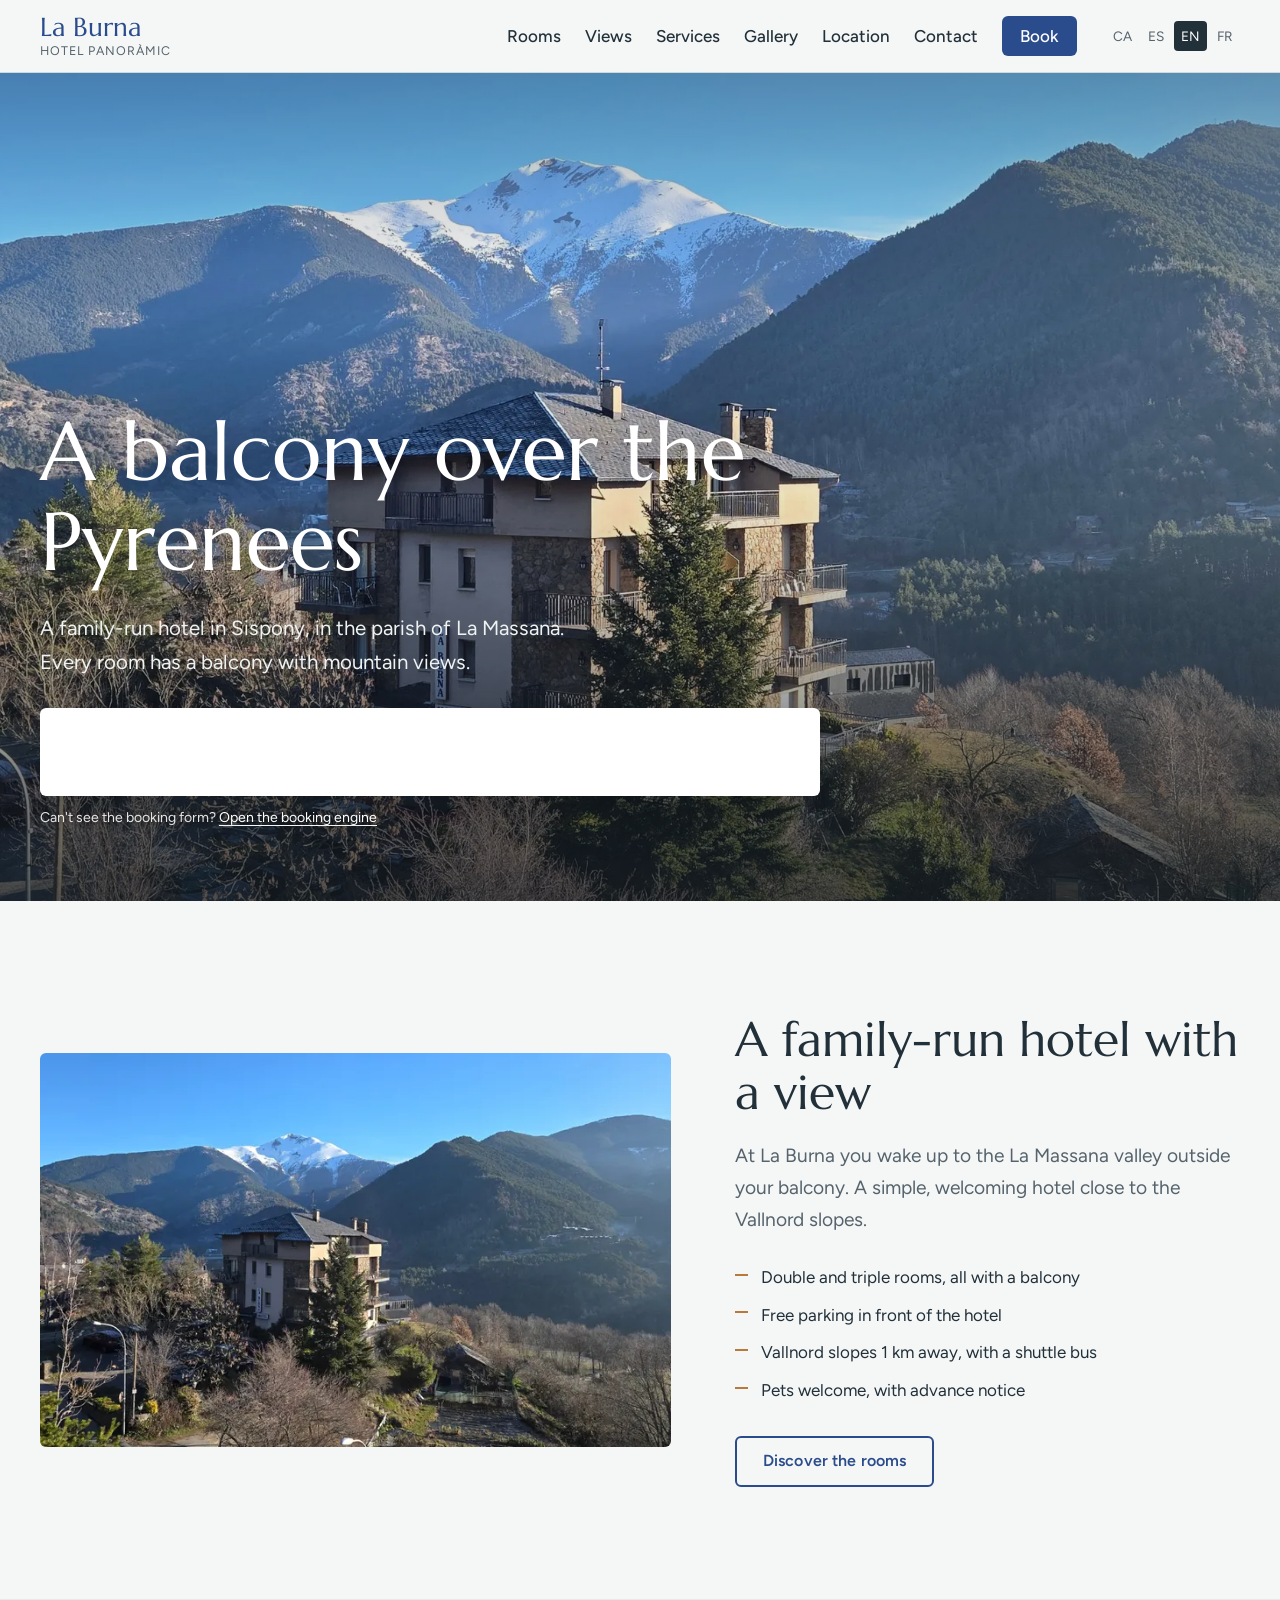
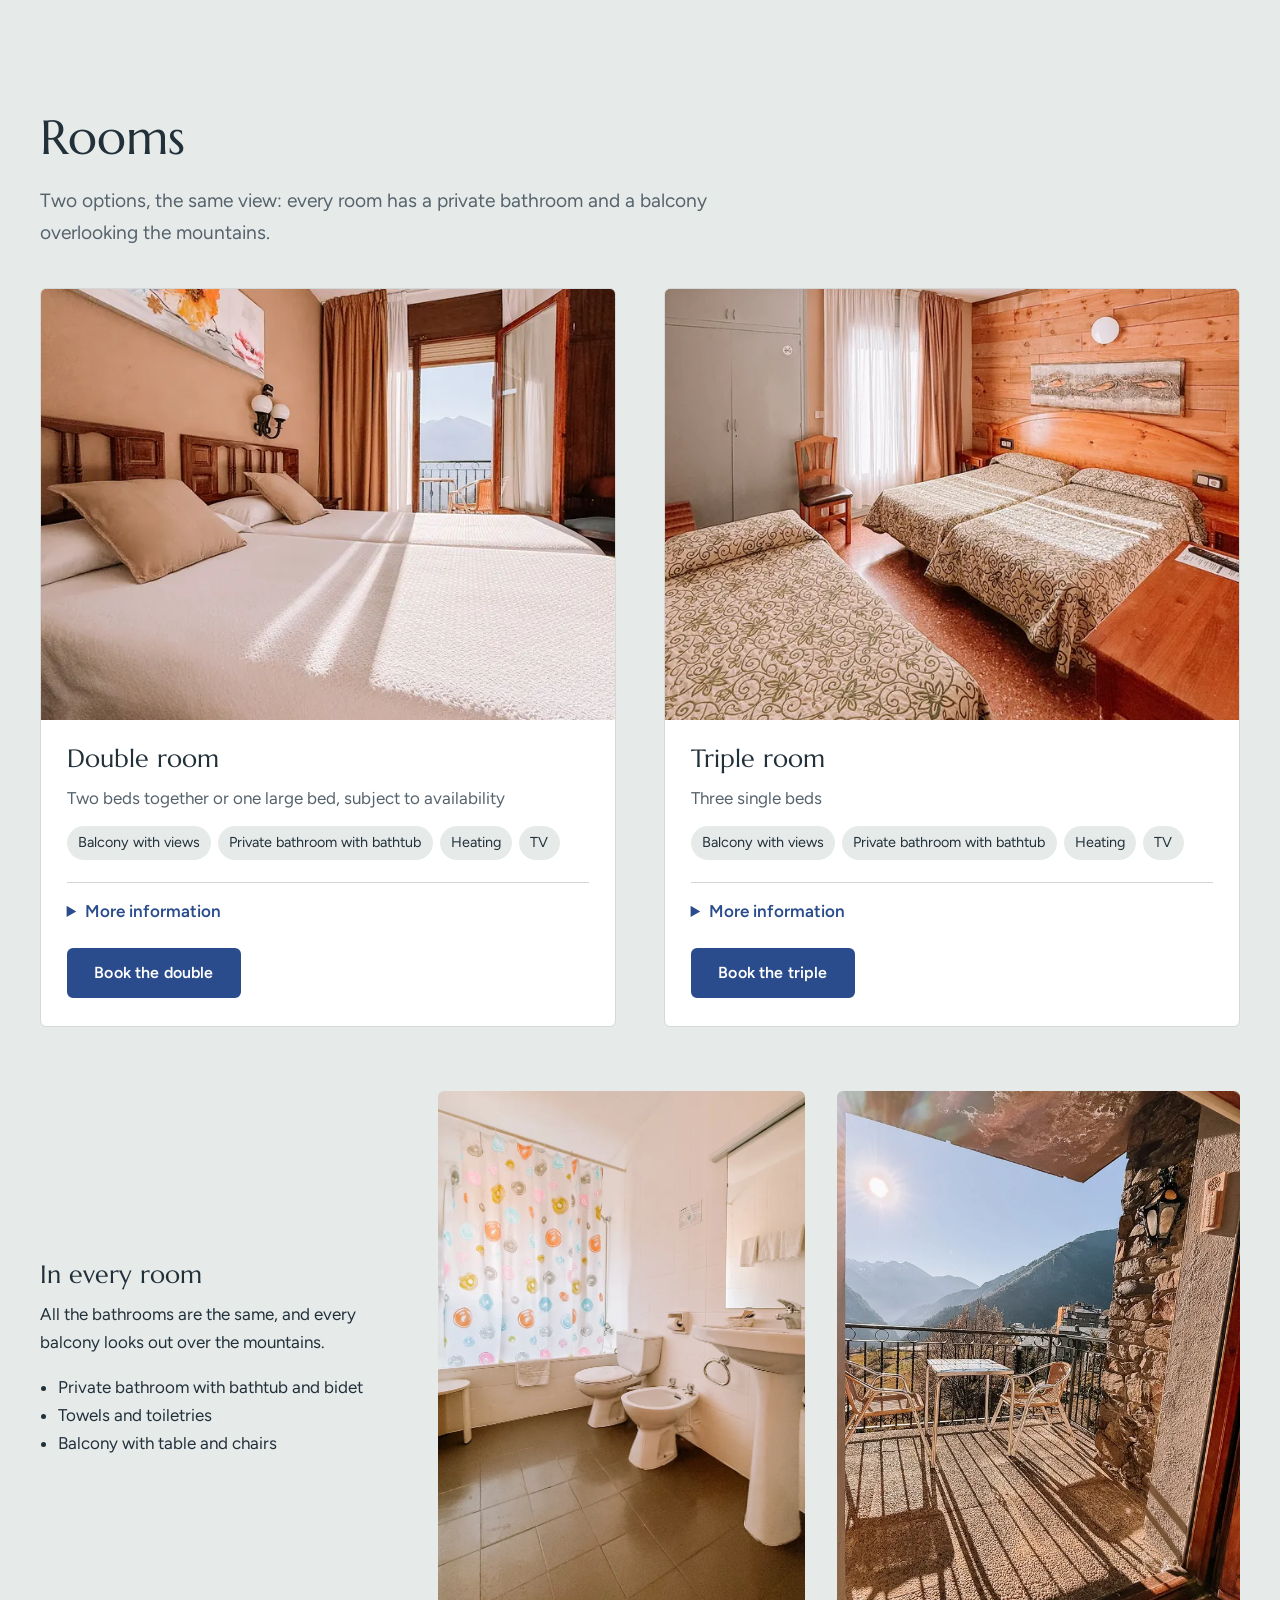
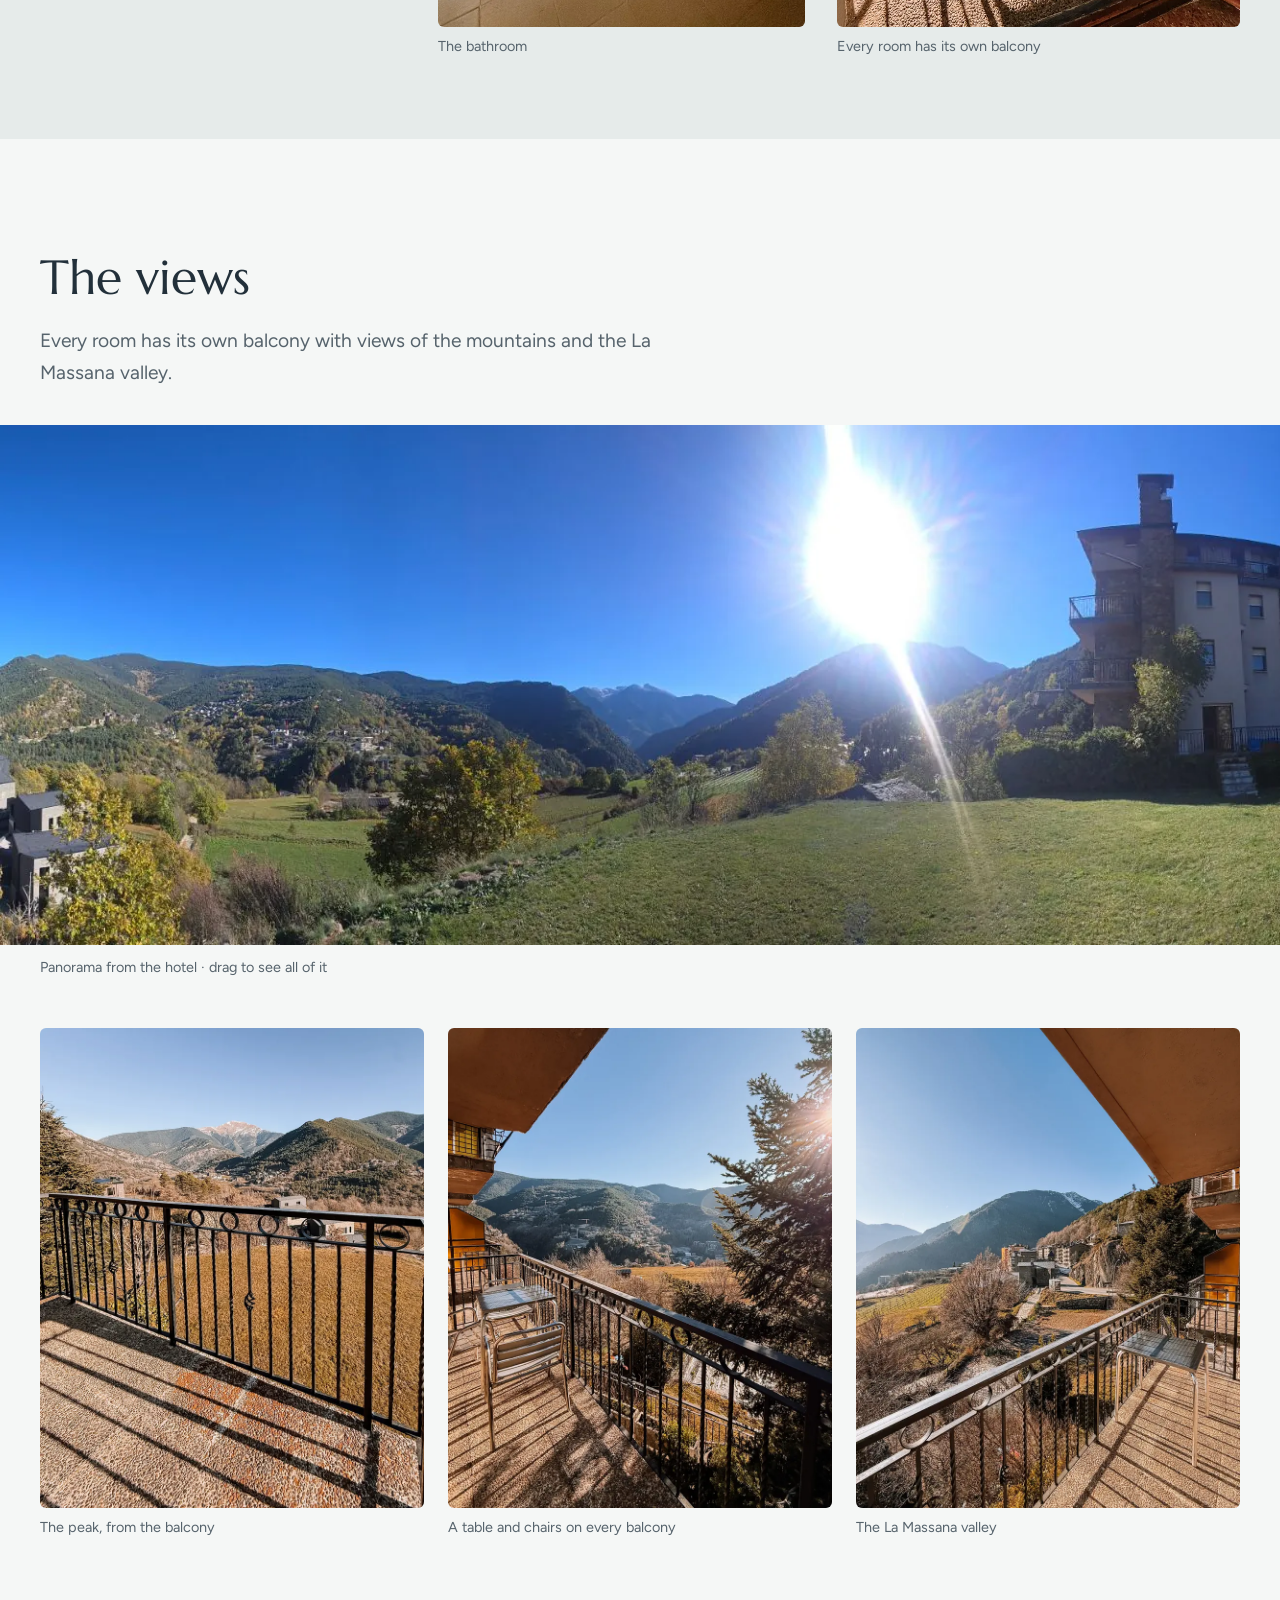
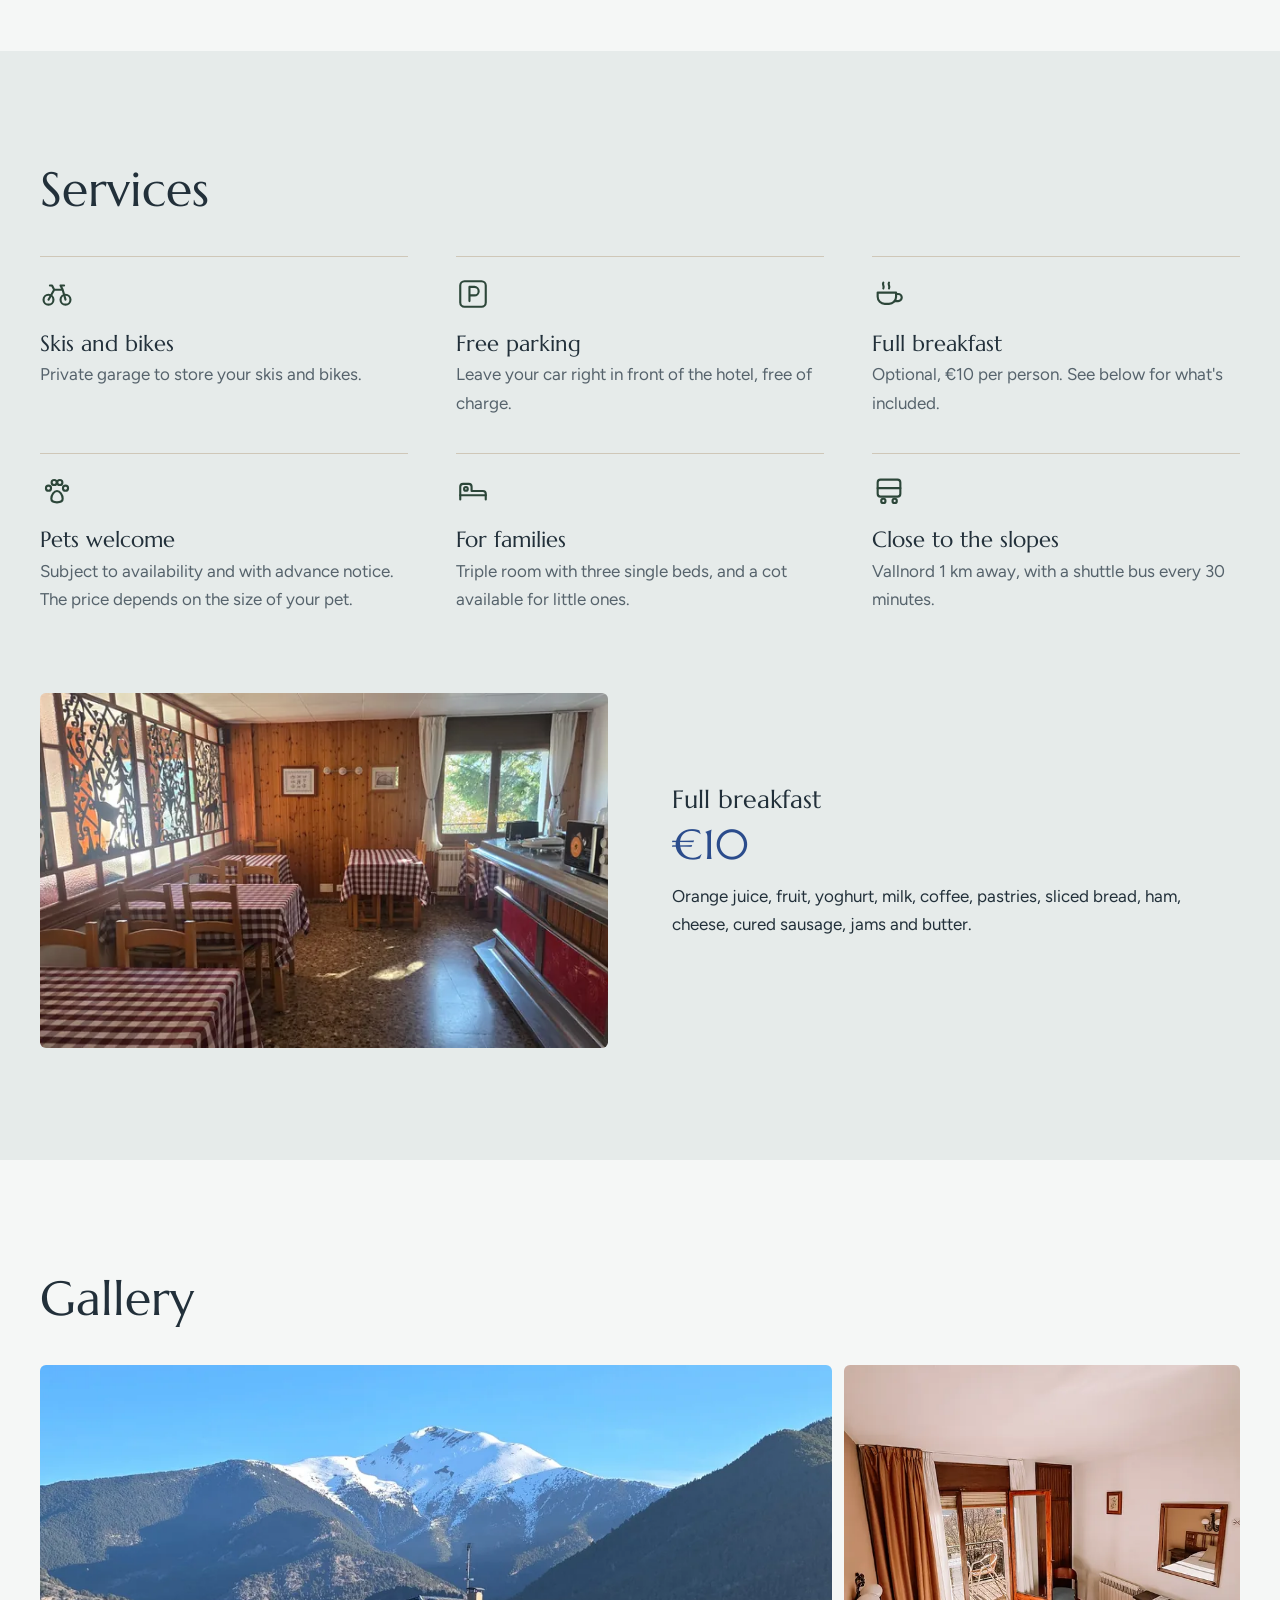
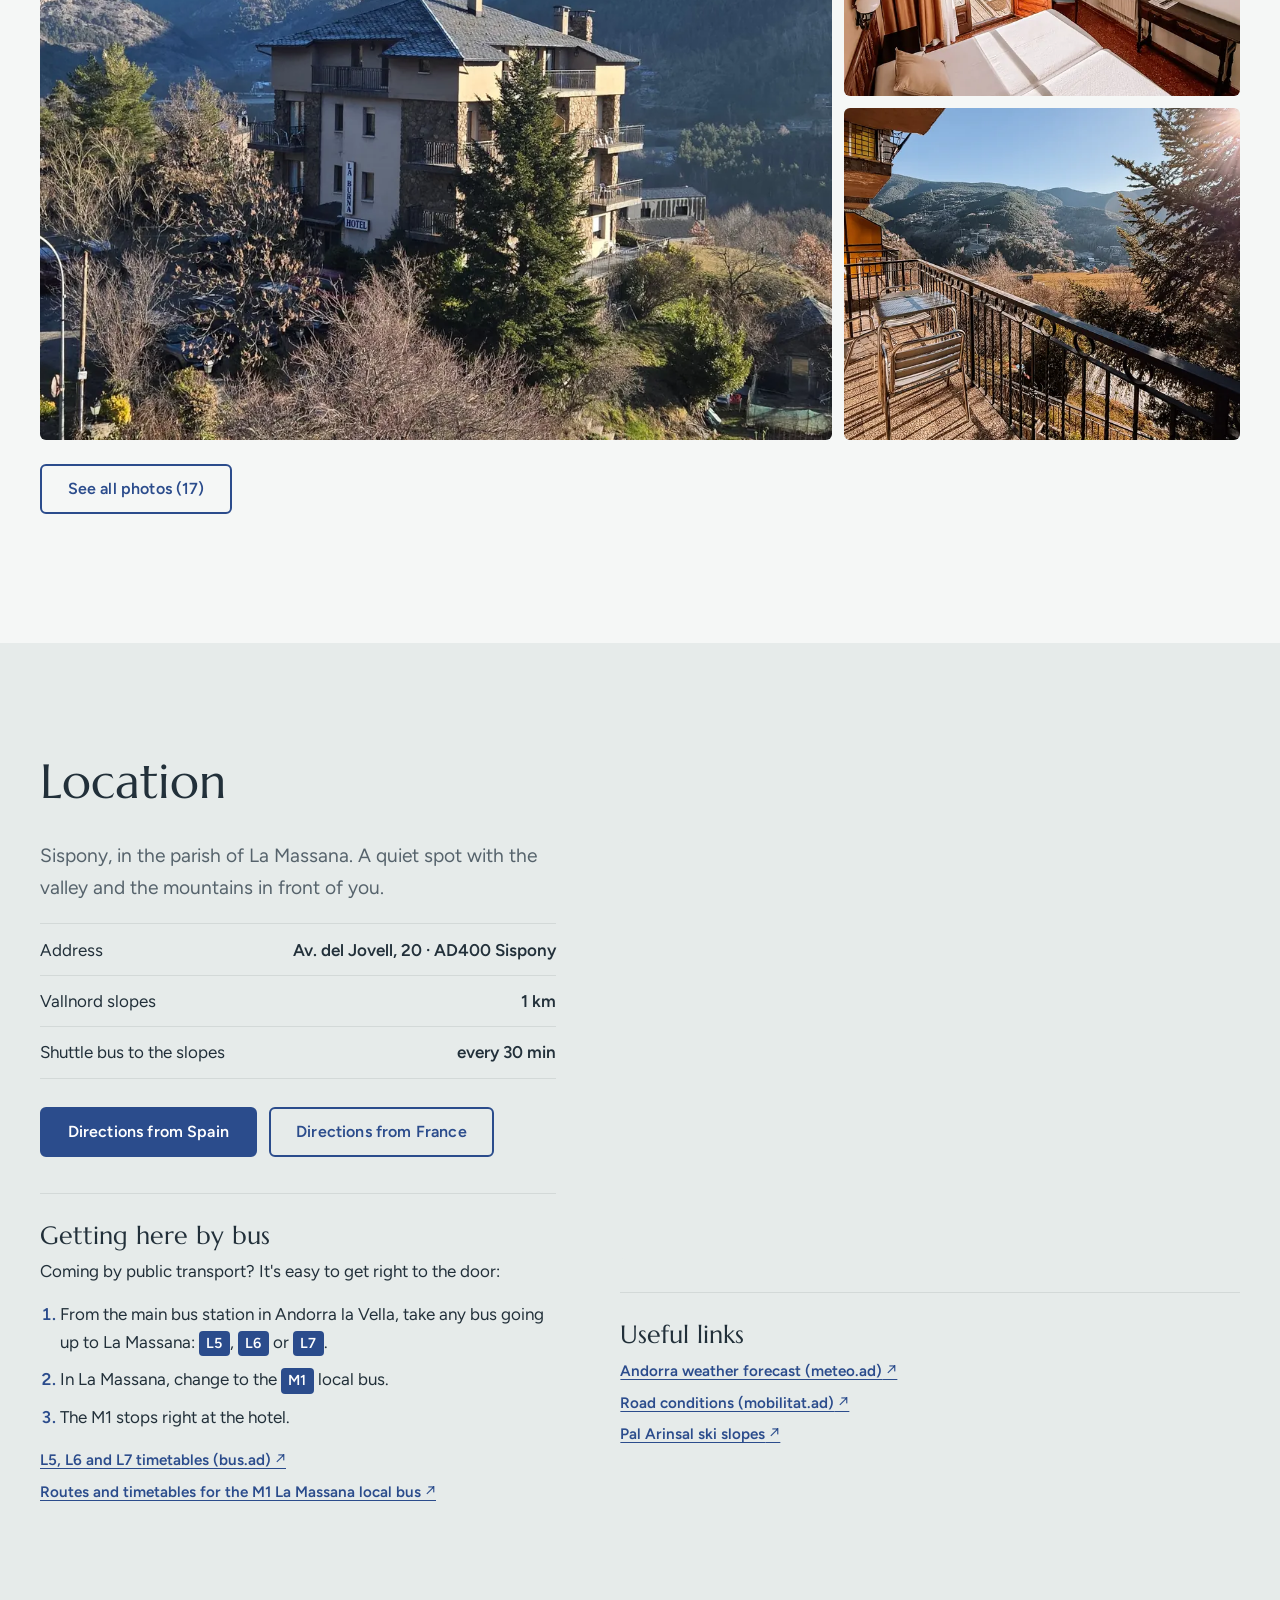
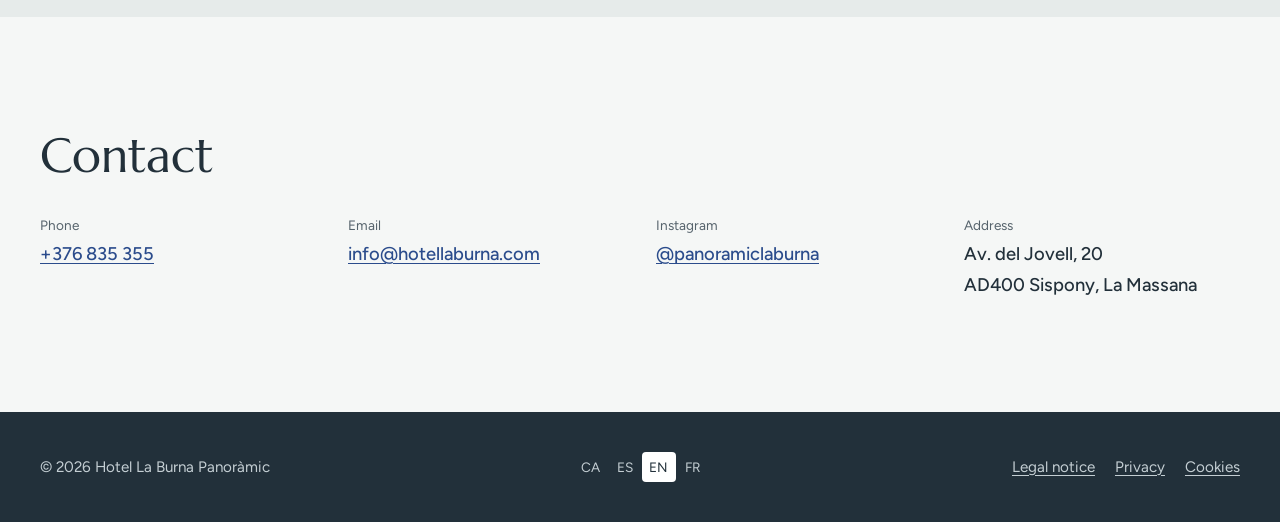
==== en/index.html @ 26bacc8a "Enllaços d'interès: pistes de Pal Arinsal (palarinsal.com) Co-Authored-By: Claude Opus 5.5 <noreply@" ====
<!DOCTYPE html>
<html lang="en">
<head>
  <meta charset="UTF-8">
  <meta name="viewport" content="width=device-width, initial-scale=1">
  <title>Hotel La Burna Panoràmic · Family-run hotel in Sispony, Andorra</title>
  <meta name="description" content="Family-run hotel in Sispony (La Massana, Andorra). Double and triple rooms, all with a balcony and mountain views. Free parking and the Vallnord slopes 1 km away. Book direct.">
  <link rel="canonical" href="https://laburnahotel.com/en/">

  <!-- Versions d'idioma -->
  <link rel="alternate" hreflang="ca" href="https://laburnahotel.com/">
  <link rel="alternate" hreflang="es" href="https://laburnahotel.com/es/">
  <link rel="alternate" hreflang="en" href="https://laburnahotel.com/en/">
  <link rel="alternate" hreflang="fr" href="https://laburnahotel.com/fr/">
  <link rel="alternate" hreflang="x-default" href="https://laburnahotel.com/">

  <meta property="og:type" content="website">
  <meta property="og:title" content="Hotel La Burna Panoràmic">
  <meta property="og:description" content="Family-run hotel in Sispony, Andorra. Every room has a balcony with mountain views.">
  <meta property="og:url" content="https://laburnahotel.com/en/">
  <meta property="og:locale" content="en_GB">
  <meta property="og:image" content="https://laburnahotel.com/assets/img/hero-hivern-1280.webp">

  <link rel="icon" href="/favicon.ico" sizes="48x48">
  <link rel="icon" href="/assets/img/icon-192.png" type="image/png" sizes="192x192">
  <link rel="apple-touch-icon" href="/apple-touch-icon.png">
  <link rel="preconnect" href="https://fonts.googleapis.com">
  <link rel="preconnect" href="https://fonts.gstatic.com" crossorigin>
  <link href="https://fonts.googleapis.com/css2?family=Figtree:wght@400;500;600&family=Marcellus&display=swap" rel="stylesheet">
  <link rel="stylesheet" href="../css/styles.css?v=7">
  <link rel="preload" as="image" href="../assets/img/hero-hivern-1920.webp" media="(min-width: 700px)">
  <script src="../js/main.js?v=4" defer></script>

  <script type="application/ld+json">
  {
    "@context": "https://schema.org",
    "@type": "Hotel",
    "name": "Hotel La Burna Panoràmic",
    "url": "https://laburnahotel.com/en/",
    "telephone": "+376 835 355",
    "email": "info@hotellaburna.com",
    "address": {
      "@type": "PostalAddress",
      "streetAddress": "Av. del Jovell, 20",
      "addressLocality": "Sispony, La Massana",
      "postalCode": "AD400",
      "addressCountry": "AD"
    },
    "petsAllowed": true,
    "sameAs": ["https://www.instagram.com/panoramiclaburna"]
  }
  </script>
</head>
<body>
  <a class="skip-link" href="#content">Skip to content</a>

  <header class="header">
    <div class="container header__inner">
      <a class="header__logo" href="/en/" aria-label="Hotel La Burna Panoràmic, home">
        <strong>La Burna</strong>
        <span>HOTEL PANORÀMIC</span>
      </a>

      <button class="header__toggle" type="button" aria-expanded="false" aria-controls="menu" aria-label="Open menu">
        <span></span><span></span><span></span>
      </button>

      <nav class="nav" id="menu" aria-label="Main menu">
        <ul class="nav__list">
          <li><a href="#rooms">Rooms</a></li>
          <li><a href="#views">Views</a></li>
          <li><a href="#services">Services</a></li>
          <li><a href="#gallery">Gallery</a></li>
          <li><a href="#location">Location</a></li>
          <li><a href="#contact">Contact</a></li>
          <li><a class="nav__cta" href="#booking">Book</a></li>
        </ul>

        <ul class="lang" aria-label="Language">
          <li><a href="/" hreflang="ca" lang="ca">CA</a></li>
          <li><a href="/es/" hreflang="es" lang="es">ES</a></li>
          <li><a href="/en/" hreflang="en" lang="en" aria-current="page">EN</a></li>
          <li><a href="/fr/" hreflang="fr" lang="fr">FR</a></li>
        </ul>
      </nav>
    </div>
  </header>

  <main id="content">
    <!-- Hero amb vídeo. La foto és la imatge de reserva (mòbil, dades estalviades o «reduir moviment").
         Per canviar el vídeo: ../assets/video/hero-720.mp4 (ordinador) i hero-540.mp4 (mòbil). -->
    <section class="hero" aria-labelledby="hero-title">
      <div class="hero__media">
        <picture>
          <source media="(max-width: 699px)" srcset="../assets/img/hero-hivern-mobil-900.webp">
          <img src="../assets/img/hero-hivern-1920.webp" srcset="../assets/img/hero-hivern-1280.webp 1280w, ../assets/img/hero-hivern-1920.webp 1920w" sizes="100vw" alt="Hotel La Burna in Sispony, with the snow-capped peak behind" fetchpriority="high">
        </picture>
        <video muted loop playsinline preload="none" aria-hidden="true"
               data-src-large="../assets/video/hero-720.mp4?v=2" data-src-small="../assets/video/hero-540.mp4?v=2"></video>
      </div>
      <div class="container">
        <h1 class="hero__title" id="hero-title">A balcony over the Pyrenees</h1>
        <p class="hero__text">A family-run hotel in Sispony, in the parish of La Massana. Every room has a balcony with mountain views.</p>
        <!-- Cercador d'Octorate dins del hero, com a hotelaldosa.com -->
        <div class="hero__booking" id="booking">
          <h2 class="visually-hidden">Check dates and prices</h2>
          <div class="booking" id="motor-reserves">
            <!-- Motor de reserves Octorate (propietat 336370) -->
            <script type="text/javascript" src="https://resx.octorate.com/octobook/resources/widget/js/form.js" data-sitekey="octosite336370" data-lang="EN"></script>
          </div>
          <p class="booking__fallback">Can't see the booking form? <a href="https://book.octorate.com/octobook/site/reservation/calendar.xhtml?codice=336370&amp;lang=EN" target="_blank" rel="noopener">Open the booking engine</a></p>
        </div>
      </div>
    </section>

    <section class="section" id="hotel" aria-labelledby="hotel-title">
      <div class="container intro">
        <div class="intro__photo">
          <img src="../assets/img/hotel-vall-1400.webp" srcset="../assets/img/hotel-vall-800.webp 800w, ../assets/img/hotel-vall-1400.webp 1400w" sizes="(max-width: 860px) 100vw, 55vw" alt="The hotel among fir trees, with the La Massana valley on the right" loading="lazy" width="1400" height="788">
        </div>
        <div>
          <h2 id="hotel-title">A family-run hotel with a view</h2>
          <p class="lead">At La Burna you wake up to the La Massana valley outside your balcony. A simple, welcoming hotel close to the Vallnord slopes.</p>
          <ul class="intro__facts">
            <li>Double and triple rooms, all with a balcony</li>
            <li>Free parking in front of the hotel</li>
            <li>Vallnord slopes 1 km away, with a shuttle bus</li>
            <li>Pets welcome, with advance notice</li>
          </ul>
          <a class="button button--ghost" href="#rooms">Discover the rooms</a>
        </div>
      </div>
    </section>

    <section class="section section--alt" id="rooms" aria-labelledby="rooms-title">
      <div class="container">
        <h2 id="rooms-title">Rooms</h2>
        <p class="lead">Two options, the same view: every room has a private bathroom and a balcony overlooking the mountains.</p>

        <div class="rooms">
          <article class="card">
            <img src="../assets/img/doble-1200.webp" srcset="../assets/img/doble-700.webp 700w, ../assets/img/doble-1200.webp 1200w" sizes="(max-width: 900px) 100vw, 50vw" alt="Double room with two beds pushed together and the window open to the mountains" loading="lazy" width="1200" height="900">
            <div class="card__body">
              <h3>Double room</h3>
              <p class="card__meta">Two beds together or one large bed, subject to availability</p>
              <ul class="features">
                <li>Balcony with views</li>
                <li>Private bathroom with bathtub</li>
                <li>Heating</li>
                <li>TV</li>
              </ul>
              <details>
                <summary>More information</summary>
                <p>For couples or two people. Depending on availability, we make it up with one large bed or two beds pushed together. Cot available.</p>
              </details>
              <div class="card__actions">
                <a class="button" href="https://book.octorate.com/octobook/site/reservation/calendar.xhtml?codice=336370&amp;room=346972&amp;lang=EN" target="_blank" rel="noopener">Book the double</a>
              </div>
            </div>
          </article>

          <article class="card">
            <img src="../assets/img/triple-3llits-1200.webp" srcset="../assets/img/triple-3llits-700.webp 700w, ../assets/img/triple-3llits-1200.webp 1200w" sizes="(max-width: 900px) 100vw, 50vw" alt="Triple room with three single beds and a wooden wall" loading="lazy" width="1200" height="900">
            <div class="card__body">
              <h3>Triple room</h3>
              <p class="card__meta">Three single beds</p>
              <ul class="features">
                <li>Balcony with views</li>
                <li>Private bathroom with bathtub</li>
                <li>Heating</li>
                <li>TV</li>
              </ul>
              <details>
                <summary>More information</summary>
                <p>Designed for families and small groups coming to ski or hike in the mountains.</p>
              </details>
              <div class="card__actions">
                <a class="button" href="https://book.octorate.com/octobook/site/reservation/calendar.xhtml?codice=336370&amp;room=347176&amp;lang=EN" target="_blank" rel="noopener">Book the triple</a>
              </div>
            </div>
          </article>
        </div>

        <div class="common">
          <div class="common__text">
            <h3>In every room</h3>
            <p>All the bathrooms are the same, and every balcony looks out over the mountains.</p>
            <ul>
              <li>Private bathroom with bathtub and bidet</li>
              <li>Towels and toiletries</li>
              <li>Balcony with table and chairs</li>
            </ul>
          </div>
          <figure>
            <img src="../assets/img/bany-900.webp" alt="Bathroom with bathtub, washbasin and bidet" loading="lazy" width="900" height="1125">
            <figcaption>The bathroom</figcaption>
          </figure>
          <figure>
            <img src="../assets/img/balco-vistes-700.webp" srcset="../assets/img/balco-vistes-700.webp 700w, ../assets/img/balco-vistes-1000.webp 1000w" sizes="(max-width: 900px) 50vw, 30vw" alt="Balcony with table and chairs and views of the mountains across the valley" loading="lazy" width="700" height="875">
            <figcaption>Every room has its own balcony</figcaption>
          </figure>
        </div>
      </div>
    </section>

    <section class="section" id="views" aria-labelledby="views-title">
      <div class="container">
        <h2 id="views-title">The views</h2>
        <p class="lead">Every room has its own balcony with views of the mountains and the La Massana valley.</p>
      </div>
      <figure class="pano" data-pano>
        <div class="pano__track" tabindex="0" role="region" aria-label="Panorama of the La Massana valley. Drag it with your mouse or finger, or use the arrow keys.">
          <img src="../assets/img/panoramica-vall.webp" alt="Panorama of the La Massana valley and the mountains from the hotel" width="2016" height="535" loading="lazy">
        </div>
        <figcaption class="container">Panorama from the hotel <span aria-hidden="true">· drag to see all of it</span></figcaption>
      </figure>
      <div class="container views">
        <figure><img src="../assets/img/vista-balco-pic-800.webp" alt="Balcony with an iron railing and the peak behind" loading="lazy" width="800" height="1000"><figcaption>The peak, from the balcony</figcaption></figure>
        <figure><img src="../assets/img/vista-balco-vall-800.webp" alt="Balcony with table and chairs and the valley ahead" loading="lazy" width="800" height="1000"><figcaption>A table and chairs on every balcony</figcaption></figure>
        <figure><img src="../assets/img/vista-balco-lateral-800.webp" alt="Side view of the valley from a balcony" loading="lazy" width="800" height="1000"><figcaption>The La Massana valley</figcaption></figure>
      </div>
    </section>

    <section class="section section--alt" id="services" aria-labelledby="services-title">
      <div class="container">
        <h2 id="services-title">Services</h2>
        <ul class="grid">
          <li class="service">
            <svg viewBox="0 0 24 24" fill="none" stroke-width="1.5" stroke-linecap="round" stroke-linejoin="round" aria-hidden="true"><circle cx="6" cy="16" r="3.5"/><circle cx="18" cy="16" r="3.5"/><path d="M6 16l4-7h6l2 7M10 9 8.5 6H7M16 9l-1.5-3H17"/></svg>
            <h3>Skis and bikes</h3>
            <p>Private garage to store your skis and bikes.</p>
          </li>
          <li class="service">
            <svg viewBox="0 0 24 24" fill="none" stroke-width="1.5" stroke-linecap="round" stroke-linejoin="round" aria-hidden="true"><rect x="3" y="3" width="18" height="18" rx="3"/><path d="M9.5 17V7h3.5a3 3 0 0 1 0 6H9.5"/></svg>
            <h3>Free parking</h3>
            <p>Leave your car right in front of the hotel, free of charge.</p>
          </li>
          <li class="service">
            <svg viewBox="0 0 24 24" fill="none" stroke-width="1.5" stroke-linecap="round" stroke-linejoin="round" aria-hidden="true"><path d="M4 11h13v3a5 5 0 0 1-5 5H9a5 5 0 0 1-5-5z"/><path d="M17 12h1.5a2.5 2.5 0 0 1 0 5H16"/><path d="M8 4c-1 1.5 1 2.5 0 4M12 4c-1 1.5 1 2.5 0 4"/></svg>
            <h3>Full breakfast</h3>
            <p>Optional, €10 per person. See below for what's included.</p>
          </li>
          <li class="service">
            <svg viewBox="0 0 24 24" fill="none" stroke-width="1.5" stroke-linecap="round" stroke-linejoin="round" aria-hidden="true"><circle cx="6" cy="10" r="1.8"/><circle cx="10" cy="6" r="1.8"/><circle cx="14" cy="6" r="1.8"/><circle cx="18" cy="10" r="1.8"/><path d="M8 17.5c0-3 2-5.5 4-5.5s4 2.5 4 5.5c0 1.6-1.4 2.5-4 2.5s-4-.9-4-2.5z"/></svg>
            <h3>Pets welcome</h3>
            <p>Subject to availability and with advance notice. The price depends on the size of your pet.</p>
          </li>
          <li class="service">
            <svg viewBox="0 0 24 24" fill="none" stroke-width="1.5" stroke-linecap="round" stroke-linejoin="round" aria-hidden="true"><path d="M3 18V9a2 2 0 0 1 2-2h4a2 2 0 0 1 2 2v3h8a2 2 0 0 1 2 2v4"/><path d="M3 15h18"/><circle cx="7" cy="10.5" r="1.3"/></svg>
            <h3>For families</h3>
            <p>Triple room with three single beds, and a cot available for little ones.</p>
          </li>
          <li class="service">
            <svg viewBox="0 0 24 24" fill="none" stroke-width="1.5" stroke-linecap="round" stroke-linejoin="round" aria-hidden="true"><rect x="4" y="4" width="16" height="12" rx="2"/><path d="M4 10h16"/><circle cx="8" cy="19" r="1.5"/><circle cx="16" cy="19" r="1.5"/></svg>
            <h3>Close to the slopes</h3>
            <p>Vallnord 1 km away, with a shuttle bus every 30 minutes.</p>
          </li>
        </ul>

        <div class="breakfast">
          <img src="../assets/img/esmorzar-1200.webp" srcset="../assets/img/esmorzar-700.webp 700w, ../assets/img/esmorzar-1200.webp 1200w" sizes="(max-width: 820px) 100vw, 50vw" alt="Breakfast room with wooden walls" loading="lazy" width="1200" height="675">
          <div>
            <h3>Full breakfast</h3>
            <p class="breakfast__price">€10</p>
            <p>Orange juice, fruit, yoghurt, milk, coffee, pastries, sliced bread, ham, cheese, cured sausage, jams and butter.</p>
          </div>
        </div>
      </div>
    </section>

    <section class="section" id="gallery" aria-labelledby="gallery-title">
      <div class="container">
        <h2 id="gallery-title">Gallery</h2>
        <div class="gallery" data-gallery>
          <button type="button" data-full="../assets/img/g-exterior-pic-1600.webp"><img src="../assets/img/g-exterior-pic-600.webp" srcset="../assets/img/g-exterior-pic-600.webp 600w, ../assets/img/g-exterior-pic-1600.webp 1600w" sizes="(max-width: 860px) 100vw, 66vw" alt="The hotel with the snow-capped peak behind" loading="lazy"></button>
          <button type="button" data-full="../assets/img/g-doble-balco-1100.webp"><img src="../assets/img/g-doble-balco-600.webp" alt="Double room opening onto the balcony" loading="lazy"></button>
          <button type="button" data-full="../assets/img/g-balco-vall-1100.webp"><img src="../assets/img/g-balco-vall-600.webp" alt="Balcony with table and chairs and views of the valley" loading="lazy"></button>
          <button type="button" hidden data-full="../assets/img/g-mural-1600.webp"><img src="../assets/img/g-mural-600.webp" alt="Wrought-iron and stained-glass mural in the dining room" loading="lazy"></button>
          <button type="button" hidden data-full="../assets/img/g-triple-balco-1600.webp"><img src="../assets/img/g-triple-balco-600.webp" alt="Triple room with the door open onto the balcony" loading="lazy"></button>
          <button type="button" hidden data-full="../assets/img/g-vall-1600.webp"><img src="../assets/img/g-vall-600.webp" alt="The hotel and the La Massana valley in winter" loading="lazy"></button>
          <button type="button" hidden data-full="../assets/img/g-balco-porta-1100.webp"><img src="../assets/img/g-balco-porta-600.webp" alt="Room door open onto the balcony" loading="lazy"></button>
          <button type="button" hidden data-full="../assets/img/g-doble-llits-1600.webp"><img src="../assets/img/g-doble-llits-600.webp" alt="Double room with two beds pushed together" loading="lazy"></button>
          <button type="button" hidden data-full="../assets/img/g-menjador-1600.webp"><img src="../assets/img/g-menjador-600.webp" alt="Breakfast room" loading="lazy"></button>
          <button type="button" hidden data-full="../assets/img/g-balco-pic-1600.webp"><img src="../assets/img/g-balco-pic-600.webp" alt="Balcony with an iron railing and the mountains ahead" loading="lazy"></button>
          <button type="button" hidden data-full="../assets/img/g-exterior-vall-1600.webp"><img src="../assets/img/g-exterior-vall-600.webp" alt="The hotel among fir trees, with the valley behind" loading="lazy"></button>
          <button type="button" hidden data-full="../assets/img/g-doble-moqueta-1600.webp"><img src="../assets/img/g-doble-moqueta-600.webp" alt="Double room with a large bed" loading="lazy"></button>
          <button type="button" hidden data-full="../assets/img/g-triple-1100.webp"><img src="../assets/img/g-triple-600.webp" alt="Triple room" loading="lazy"></button>
          <button type="button" hidden data-full="../assets/img/g-balco-lateral-1600.webp"><img src="../assets/img/g-balco-lateral-600.webp" alt="View of the valley from a balcony" loading="lazy"></button>
          <button type="button" hidden data-full="../assets/img/g-bany-1600.webp"><img src="../assets/img/g-bany-600.webp" alt="Bathroom with bathtub" loading="lazy"></button>
          <button type="button" hidden data-full="../assets/img/g-parking-1600.webp"><img src="../assets/img/g-parking-600.webp" alt="Free parking in front of the hotel" loading="lazy"></button>
          <button type="button" hidden data-full="../assets/img/g-amenities-1100.webp"><img src="../assets/img/g-amenities-600.webp" alt="Toiletries" loading="lazy"></button>
        </div>
        <p class="gallery-more"><button class="button button--ghost" type="button" data-gallery-all>See all photos (17)</button></p>
      </div>
    </section>

    <section class="section section--alt" id="location" aria-labelledby="location-title">
      <div class="container">
        <h2 id="location-title">Location</h2>
        <div class="location">
          <div>
            <p class="lead">Sispony, in the parish of La Massana. A quiet spot with the valley and the mountains in front of you.</p>
            <ul class="distances">
              <li><span>Address</span><b>Av. del Jovell, 20 · AD400 Sispony</b></li>
              <li><span>Vallnord slopes</span><b>1 km</b></li>
              <li><span>Shuttle bus to the slopes</span><b>every 30 min</b></li>
            </ul>
            <div class="location__routes">
              <a class="button" href="https://maps.app.goo.gl/3AbBerw7N61bceEE9" target="_blank" rel="noopener">Directions from Spain</a>
              <a class="button button--ghost" href="https://maps.app.goo.gl/Z7vbqREkBzmj3FtT9" target="_blank" rel="noopener">Directions from France</a>
            </div>
            <div class="location__bus">
              <h3>Getting here by bus</h3>
              <p>Coming by public transport? It's easy to get right to the door:</p>
              <ol>
                <li>From the main bus station in Andorra la Vella, take any bus going up to La Massana: <b class="bus-line">L5</b>, <b class="bus-line">L6</b> or <b class="bus-line">L7</b>.</li>
                <li>In La Massana, change to the <b class="bus-line">M1</b> local bus.</li>
                <li>The M1 stops right at the hotel.</li>
              </ol>
              <ul class="link-list">
                <li><a href="https://bus.ad" target="_blank" rel="noopener">L5, L6 and L7 timetables (bus.ad)</a></li>
                <li><a href="https://andbuscomunal.net/rutes-i-horaris/la-massana/" target="_blank" rel="noopener">Routes and timetables for the M1 La Massana local bus</a></li>
              </ul>
            </div>
          </div>
          <div class="location__side">
            <div class="map">
              <iframe src="https://www.google.com/maps?q=Hotel+La+Burna+Panor%C3%A0mic,+Av.+del+Jovell+20,+Sispony,+Andorra&amp;hl=en&amp;output=embed" title="Map: Hotel La Burna Panoràmic in Sispony" loading="lazy" referrerpolicy="no-referrer-when-downgrade"></iframe>
            </div>
            <div class="useful-links">
              <h3>Useful links</h3>
              <ul class="link-list">
                <li><a href="https://meteo.ad" target="_blank" rel="noopener">Andorra weather forecast (meteo.ad)</a></li>
                <li><a href="https://mobilitat.ad" target="_blank" rel="noopener">Road conditions (mobilitat.ad)</a></li>
                <li><a href="https://www.palarinsal.com" target="_blank" rel="noopener">Pal Arinsal ski slopes</a></li>
              </ul>
            </div>
          </div>
        </div>
      </div>
    </section>

    <section class="section" id="contact" aria-labelledby="contact-title">
      <div class="container">
        <h2 id="contact-title">Contact</h2>
        <address class="contact">
          <div><small>Phone</small><a href="tel:+376835355">+376 835 355</a></div>
          <div><small>Email</small><a href="mailto:info@hotellaburna.com">info@hotellaburna.com</a></div>
          <div><small>Instagram</small><a href="https://www.instagram.com/panoramiclaburna" target="_blank" rel="noopener">@panoramiclaburna</a></div>
          <div><small>Address</small><span>Av. del Jovell, 20<br>AD400 Sispony, La Massana</span></div>
        </address>
      </div>
    </section>
  </main>

  <footer class="footer">
    <div class="container footer__inner">
      <p>© <span data-year></span> Hotel La Burna Panoràmic</p>
      <ul class="lang" aria-label="Language">
        <li><a href="/" hreflang="ca" lang="ca">CA</a></li>
        <li><a href="/es/" hreflang="es" lang="es">ES</a></li>
        <li><a href="/en/" hreflang="en" lang="en" aria-current="page">EN</a></li>
        <li><a href="/fr/" hreflang="fr" lang="fr">FR</a></li>
      </ul>
      <nav class="footer__legal" aria-label="Legal information">
        <a href="legal-notice.html">Legal notice</a>
        <a href="legal-notice.html#privacy">Privacy</a>
        <a href="legal-notice.html#cookies">Cookies</a>
      </nav>
    </div>
  </footer>

  <dialog class="lightbox" aria-label="Photo gallery">
    <div class="lightbox__inner">
      <img src="" alt="">
      <p></p>
      <button class="lightbox__btn lightbox__close" type="button" aria-label="Close">×</button>
      <button class="lightbox__btn lightbox__prev" type="button" aria-label="Previous photo">‹</button>
      <button class="lightbox__btn lightbox__next" type="button" aria-label="Next photo">›</button>
    </div>
  </dialog>
</body>
</html>
---- css/styles.css ----
/* ==========================================================
   Hotel La Burna Panoràmic — estils comuns (CA / ES / EN / FR)
   Paleta presa de l'hotel: pissarra de la teulada, avet,
   neu, pedra i el blau marí del logotip.
   ========================================================== */
:root {
  --pissarra: #22303a;
  --pissarra-2: #3b4a55;
  --neu: #f5f7f6;
  --boira: #e6ebea;
  --pedra: #cfc7b8;
  --avet: #2c4639;
  --avet-2: #233a2f;
  --blau: #2b4c8c;
  --blau-fosc: #1f3a6e;
  --mel: #b8793a;
  --text-suau: #56636c;
  --linia: #d3d9d8;
  --radi: 6px;
  --ample: 1200px;
  --display: "Marcellus", "Times New Roman", serif;
  --text: "Figtree", "Helvetica Neue", Arial, sans-serif;
}

*, *::before, *::after { box-sizing: border-box; }
html { scroll-behavior: smooth; scroll-padding-top: 76px; }
@media (prefers-reduced-motion: reduce) { html { scroll-behavior: auto; } }

body {
  margin: 0;
  font-family: var(--text);
  font-size: 1.0625rem;
  line-height: 1.65;
  color: var(--pissarra);
  background: var(--neu);
  -webkit-font-smoothing: antialiased;
}
img, video { max-width: 100%; height: auto; display: block; }
a { color: var(--blau); text-underline-offset: 3px; }
a:hover { color: var(--blau-fosc); }
:focus-visible { outline: 3px solid var(--mel); outline-offset: 3px; }

h1, h2, h3 {
  font-family: var(--display);
  font-weight: 400;
  line-height: 1.1;
  margin: 0 0 .45em;
  color: var(--pissarra);
}
h2 { font-size: clamp(2rem, 4vw, 3rem); }
h3 { font-size: 1.55rem; }
p { margin: 0 0 1em; max-width: 64ch; }

.container { width: min(100% - 2.5rem, var(--ample)); margin-inline: auto; }
.section { padding-block: clamp(4rem, 9vw, 7rem); }
.section--alt { background: var(--boira); }
.lead { font-size: 1.2rem; color: var(--text-suau); max-width: 56ch; }

.skip-link { position: absolute; left: -999px; top: 0; z-index: 100; background: var(--mel); color: #fff; padding: .6rem 1rem; }
.skip-link:focus { left: 1rem; }

/* ---------- botons ---------- */
.button {
  display: inline-flex; align-items: center; justify-content: center; gap: .5rem;
  font: 600 1rem/1 var(--text); letter-spacing: .01em;
  padding: .95rem 1.6rem;
  border-radius: var(--radi);
  border: 2px solid var(--blau);
  background: var(--blau); color: #fff; text-decoration: none;
  cursor: pointer;
  transition: background-color .15s, color .15s, border-color .15s;
}
.button:hover { background: var(--blau-fosc); border-color: var(--blau-fosc); color: #fff; }
.button--ghost { background: transparent; color: var(--blau); }
.button--ghost:hover { background: var(--blau); color: #fff; }
.button--light { background: #fff; border-color: #fff; color: var(--pissarra); }
.button--light:hover { background: var(--neu); border-color: var(--neu); color: var(--pissarra); }
.button--small { padding: .6rem 1.05rem; font-size: .95rem; }

/* ---------- capçalera ---------- */
.header {
  position: sticky; top: 0; z-index: 50;
  background: rgba(245, 247, 246, .97);
  border-bottom: 1px solid var(--linia);
}
.header__inner { display: flex; align-items: center; gap: 1.5rem; min-height: 72px; }
.header__logo { display: flex; flex-direction: column; text-decoration: none; color: var(--pissarra); line-height: 1; }
.header__logo strong { font: 400 1.6rem/1 var(--display); color: var(--blau); }
.header__logo span { font-size: .78rem; letter-spacing: .08em; color: var(--text-suau); margin-top: .3rem; }
.nav { margin-left: auto; display: flex; align-items: center; gap: 1.75rem; }
.nav__list, .lang { list-style: none; margin: 0; padding: 0; display: flex; align-items: center; }
.nav__list { gap: 1.5rem; }
.nav__list a { color: var(--pissarra); text-decoration: none; font-weight: 500; }
.nav__list a:hover { color: var(--blau); text-decoration: underline; }
.nav__list a.nav__cta { background: var(--blau); color: #fff; padding: .6rem 1.15rem; border-radius: var(--radi); text-decoration: none; }
.nav__list a.nav__cta:hover { background: var(--blau-fosc); color: #fff; }
.lang { gap: .15rem; font-size: .85rem; }
.lang a { display: block; padding: .25rem .45rem; border-radius: 4px; color: var(--text-suau); text-decoration: none; }
.lang a:hover { background: var(--boira); color: var(--pissarra); }
.lang a[aria-current="page"] { background: var(--pissarra); color: #fff; }
.header__toggle { display: none; margin-left: auto; width: 46px; height: 46px; border: 1px solid var(--linia); border-radius: var(--radi); background: transparent; cursor: pointer; flex-direction: column; justify-content: center; align-items: center; gap: 5px; }
.header__toggle span { width: 20px; height: 2px; background: var(--pissarra); }

@media (max-width: 980px) {
  .header__toggle { display: inline-flex; }
  .nav {
    position: absolute; top: 100%; left: 0; right: 0;
    display: none; flex-direction: column; align-items: stretch; gap: 1rem;
    background: var(--neu); border-bottom: 1px solid var(--linia);
    padding: .5rem 1.25rem 1.5rem;
  }
  .nav.is-open { display: flex; }
  .nav__list { flex-direction: column; align-items: stretch; gap: 0; }
  .nav__list a { display: block; padding: .8rem 0; border-bottom: 1px solid var(--boira); }
  .nav__list a.nav__cta { margin-top: 1rem; text-align: center; border-bottom: 0; }
}

/* ---------- hero amb vídeo ---------- */
.hero {
  position: relative; isolation: isolate;
  min-height: min(92vh, 880px);
  display: flex; align-items: flex-end;
  color: #fff;
  background: var(--pissarra);
  overflow: hidden;
}
.hero__media, .hero__media img, .hero__media video {
  position: absolute; inset: 0; width: 100%; height: 100%; object-fit: cover;
}
.hero__media { z-index: -2; }
.hero__media video { opacity: 0; transition: opacity 1.2s ease; }
.hero__media video.is-playing { opacity: 1; }
.hero::after {
  content: ""; position: absolute; inset: 0; z-index: -1;
  background: linear-gradient(180deg, rgba(20, 28, 34, .35) 0%, rgba(20, 28, 34, 0) 30%, rgba(20, 28, 34, .1) 55%, rgba(20, 28, 34, .72) 100%);
}
.hero .container { padding-bottom: clamp(3rem, 8vh, 5.5rem); }
.hero__title { color: #fff; font-size: clamp(2.7rem, 6.4vw, 5.4rem); max-width: 13ch; margin-bottom: .3em; text-shadow: 0 1px 24px rgba(0,0,0,.25); }
.hero__text { font-size: clamp(1.1rem, 1.6vw, 1.3rem); max-width: 44ch; color: #eef2f1; margin-bottom: 1.8rem; }
.hero__actions { display: flex; flex-wrap: wrap; gap: .8rem; }
.hero__actions .button--ghost { color: #fff; border-color: rgba(255,255,255,.85); }
.hero__actions .button--ghost:hover { background: #fff; color: var(--pissarra); }
@media (prefers-reduced-motion: no-preference) {
  .hero .container > * { animation: pujar .9s ease both; }
  .hero .container > *:nth-child(2) { animation-delay: .12s; }
  .hero .container > *:nth-child(3) { animation-delay: .24s; }
}
@keyframes pujar { from { opacity: 0; transform: translateY(14px); } to { opacity: 1; transform: none; } }

/* ---------- cercador de reserves dins del hero ---------- */
.hero__booking { margin-top: 1.6rem; max-width: 780px; }
.hero__booking .booking { padding: .5rem .75rem; min-height: 88px; box-shadow: 0 18px 44px rgba(10, 16, 20, .32); }
.hero__booking .booking__fallback { margin-top: .6rem; font-size: .88rem; color: rgba(255, 255, 255, .88); text-shadow: 0 1px 6px rgba(0, 0, 0, .45); }
.hero__booking .booking__fallback a { color: #fff; }
.location__routes { display: flex; flex-wrap: wrap; gap: .75rem; }
.location__bus { margin-top: 2.25rem; padding-top: 1.75rem; border-top: 1px solid var(--linia); }
.location__bus h3 { margin-bottom: .5rem; }
.location__bus > p { margin: 0 0 .9rem; }
.link-list { list-style: none; margin: 1.1rem 0 0; padding: 0; display: grid; gap: .4rem; font-size: .95rem; }
.link-list a { color: var(--blau); font-weight: 600; }
.link-list a::after { content: " ↗"; font-weight: 400; }
.location__bus ol { margin: 0; padding-left: 1.25rem; display: grid; gap: .55rem; }
.location__bus li::marker { color: var(--blau); font-weight: 600; }
.bus-line { display: inline-block; padding: .05rem .45rem; border-radius: 4px; background: var(--blau); color: #fff; font-size: .85em; font-weight: 600; letter-spacing: .02em; }
.useful-links { margin-top: 2rem; padding-top: 1.75rem; border-top: 1px solid var(--linia); }
.useful-links .link-list { margin-top: .5rem; }
.visually-hidden { position: absolute; width: 1px; height: 1px; margin: -1px; padding: 0; overflow: hidden; clip: rect(0 0 0 0); white-space: nowrap; border: 0; }

/* ---------- banda de reserves (versions ES/EN/FR, pendents d'actualitzar) ---------- */
.booking-band { background: var(--avet); color: #e4ece7; padding-block: clamp(2.5rem, 5vw, 3.5rem); }
.booking-band h2 { color: #fff; font-size: clamp(1.7rem, 3vw, 2.3rem); margin-bottom: .2em; }
.booking-band p { color: #c9d6cf; margin: 0; }
.booking-band__head { display: flex; flex-wrap: wrap; justify-content: space-between; align-items: end; gap: .5rem 2rem; margin-bottom: 1.5rem; }
.booking {
  background: #fff; color: var(--pissarra);
  border-radius: var(--radi);
  padding: clamp(1rem, 3vw, 1.75rem);
  min-height: 96px;
}
.booking__fallback { margin: 1rem 0 0; font-size: .95rem; color: #c9d6cf; }
.booking__fallback a { color: #fff; }

/* ---------- presentació ---------- */
.intro { display: grid; grid-template-columns: 1.25fr 1fr; gap: clamp(2rem, 5vw, 5rem); align-items: center; }
.intro__photo img { width: 100%; aspect-ratio: 16 / 10; object-fit: cover; border-radius: var(--radi); }
.intro__facts { list-style: none; padding: 0; margin: 1.75rem 0 2rem; display: grid; gap: .6rem; }
.intro__facts li { padding-left: 1.6rem; position: relative; }
.intro__facts li::before { content: ""; position: absolute; left: 0; top: .62em; width: .8rem; height: 2px; background: var(--mel); }
@media (max-width: 860px) { .intro { grid-template-columns: 1fr; } }

/* ---------- habitacions ---------- */
.rooms { display: grid; grid-template-columns: 1fr 1fr; gap: clamp(1.5rem, 4vw, 3rem); margin-top: 2.5rem; }
.card { background: #fff; border-radius: var(--radi); overflow: hidden; display: flex; flex-direction: column; border: 1px solid var(--linia); }
.card img { width: 100%; aspect-ratio: 4 / 3; object-fit: cover; }
.card__body { padding: 1.6rem 1.6rem 1.75rem; display: flex; flex-direction: column; flex: 1; }
.card__meta { color: var(--text-suau); margin-bottom: .9rem; }
.features { list-style: none; padding: 0; margin: 0 0 1.4rem; display: flex; flex-wrap: wrap; gap: .45rem; }
.features li { font-size: .9rem; padding: .3rem .7rem; background: var(--boira); border-radius: 999px; }
.card details { margin: 0 0 1.4rem; border-top: 1px solid var(--linia); padding-top: .9rem; }
.card summary { cursor: pointer; font-weight: 600; color: var(--blau); }
.card details p { margin: .7rem 0 0; color: var(--text-suau); }
.card__actions { margin-top: auto; display: flex; flex-wrap: wrap; gap: .7rem; }
.common { display: grid; grid-template-columns: 1fr 1fr 1.1fr; gap: clamp(1rem, 3vw, 2rem); margin-top: clamp(2.5rem, 5vw, 4rem); align-items: stretch; }
.common figure { margin: 0; }
.common img { width: 100%; height: 100%; aspect-ratio: 4 / 5; object-fit: cover; border-radius: var(--radi); }
.common figcaption { font-size: .9rem; color: var(--text-suau); margin-top: .5rem; }
.common__text { align-self: center; }
.common__text ul { padding-left: 1.1rem; margin: 0; }
@media (max-width: 900px) {
  .rooms { grid-template-columns: 1fr; }
  .common { grid-template-columns: 1fr 1fr; }
  .common__text { grid-column: 1 / -1; grid-row: 1; }
}

/* ---------- serveis ---------- */
.grid { list-style: none; padding: 0; margin: 2.5rem 0 0; display: grid; grid-template-columns: repeat(3, 1fr); gap: 2.25rem 3rem; }
.service { border-top: 1px solid var(--pedra); padding-top: 1.25rem; }
.service svg { width: 34px; height: 34px; stroke: var(--avet); margin-bottom: .8rem; }
.service h3 { font-size: 1.35rem; margin-bottom: .3rem; }
.service p { margin: 0; color: var(--text-suau); }
@media (max-width: 900px) { .grid { grid-template-columns: 1fr 1fr; } }
@media (max-width: 560px) { .grid { grid-template-columns: 1fr; } }

.breakfast { display: grid; grid-template-columns: 1fr 1fr; gap: clamp(2rem, 5vw, 4rem); align-items: center; margin-top: clamp(3rem, 7vw, 5rem); }
.breakfast img { width: 100%; aspect-ratio: 16 / 10; object-fit: cover; border-radius: var(--radi); }
.breakfast__price { font: 400 2.6rem/1 var(--display); color: var(--blau); margin: .2rem 0 1rem; }
@media (max-width: 820px) { .breakfast { grid-template-columns: 1fr; } }

/* ---------- galeria ---------- */
/* Mosaic com a Valle del Reposo: una foto gran i dues de petites; la resta s'obre al visor */
.gallery { display: grid; grid-template-columns: 2fr 1fr; grid-template-rows: repeat(2, minmax(0, 1fr)); gap: .75rem; margin-top: 2.5rem; aspect-ratio: 16 / 9; }
.gallery button { padding: 0; border: 0; background: var(--boira); border-radius: var(--radi); overflow: hidden; cursor: zoom-in; min-height: 0; }
.gallery button:first-child { grid-row: span 2; }
.gallery button[hidden] { display: none; }
.gallery img { width: 100%; height: 100%; object-fit: cover; transition: transform .4s ease; }
.gallery button:hover img { transform: scale(1.03); }
.gallery-more { margin-top: 1.5rem; }
@media (max-width: 700px) {
  .gallery { grid-template-columns: 1fr 1fr; grid-template-rows: auto auto; aspect-ratio: auto; gap: .5rem; }
  .gallery button:first-child { grid-column: span 2; grid-row: auto; aspect-ratio: 4 / 3; }
  .gallery button:not(:first-child) { aspect-ratio: 1; }
}
@media (prefers-reduced-motion: reduce) { .gallery img { transition: none; } }

.lightbox { border: 0; padding: 0; background: transparent; max-width: 100vw; max-height: 100vh; width: 100vw; height: 100vh; }
.lightbox::backdrop { background: rgba(16, 22, 27, .92); }
.lightbox__inner { position: relative; width: 100%; height: 100%; display: flex; flex-direction: column; align-items: center; justify-content: center; padding: 3.5rem 4.5rem 2rem; }
.lightbox img { max-width: 100%; max-height: calc(100vh - 7rem); object-fit: contain; border-radius: 4px; }
.lightbox p { color: #dfe6e3; margin: .9rem 0 0; text-align: center; }
.lightbox__btn { position: absolute; background: rgba(255,255,255,.12); color: #fff; border: 0; width: 48px; height: 48px; border-radius: 50%; font-size: 1.6rem; line-height: 1; cursor: pointer; }
.lightbox__btn:hover { background: rgba(255,255,255,.25); }
.lightbox__close { top: 1rem; right: 1rem; }
.lightbox__prev { left: 1rem; top: 50%; transform: translateY(-50%); }
.lightbox__next { right: 1rem; top: 50%; transform: translateY(-50%); }
@media (max-width: 600px) {
  .lightbox__inner { padding: 3.5rem .75rem 4.5rem; }
  .lightbox__prev, .lightbox__next { top: auto; bottom: 1rem; transform: none; }
  .lightbox__prev { left: calc(50% - 56px); } .lightbox__next { right: calc(50% - 56px); }
}

/* ---------- ubicació ---------- */
.location { display: grid; grid-template-columns: 1fr 1.2fr; gap: clamp(2rem, 5vw, 4rem); align-items: start; margin-top: 2rem; }
.distances { list-style: none; padding: 0; margin: 1.25rem 0 1.75rem; border-top: 1px solid var(--linia); }
.distances li { display: flex; justify-content: space-between; gap: 1rem; padding: .7rem 0; border-bottom: 1px solid var(--linia); }
.distances b { font-weight: 600; white-space: nowrap; }
.map { border-radius: var(--radi); overflow: hidden; background: var(--boira); min-height: 360px; }
.map iframe { width: 100%; height: 100%; min-height: 420px; border: 0; display: block; }
@media (max-width: 860px) { .location { grid-template-columns: 1fr; } }

/* ---------- contacte ---------- */
.contact { font-style: normal; display: grid; grid-template-columns: repeat(4, 1fr); gap: 1.5rem 2rem; margin-top: 2rem; }
.contact small { display: block; color: var(--text-suau); font-size: .85rem; margin-bottom: .2rem; }
.contact a, .contact span { font-size: 1.15rem; font-weight: 500; overflow-wrap: anywhere; }
@media (max-width: 900px) { .contact { grid-template-columns: 1fr 1fr; } }
@media (max-width: 520px) { .contact { grid-template-columns: 1fr; } }

/* ---------- peu ---------- */
.footer { background: var(--pissarra); color: #c4ced3; padding-block: 2.5rem; font-size: .95rem; }
.footer a { color: #fff; }
.footer__inner { display: flex; flex-wrap: wrap; justify-content: space-between; align-items: center; gap: 1rem 2rem; }
.footer p { margin: 0; }
.footer .lang a { color: #c4ced3; }
.footer .lang a[aria-current="page"] { background: #fff; color: var(--pissarra); }

/* Textos provisionals (pàgines ES / EN / FR mentre no es tradueixin) */
.placeholder { color: var(--text-suau); font-style: italic; }

/* Mòbil: més contrast sota el text del hero */
@media (max-width: 699px) {
  .hero { min-height: 88vh; }
  .hero::after { background: linear-gradient(180deg, rgba(20,28,34,.25) 0%, rgba(20,28,34,.15) 35%, rgba(20,28,34,.8) 75%, rgba(20,28,34,.88) 100%); }
}

/* ---------- les vistes: panoràmica arrossegable + balcons ---------- */
.pano { margin: 2.25rem 0 0; }
.pano__track {
  overflow-x: auto; overflow-y: hidden;
  cursor: grab; scrollbar-width: thin; scrollbar-color: var(--pedra) transparent;
  -webkit-overflow-scrolling: touch;
}
.pano__track.is-dragging { cursor: grabbing; }
.pano__track img { height: clamp(260px, 42vw, 520px); width: auto; max-width: none; user-select: none; -webkit-user-drag: none; }
.pano figcaption { font-size: .9rem; color: var(--text-suau); margin-top: .7rem; }
.views { display: grid; grid-template-columns: repeat(3, 1fr); gap: clamp(.75rem, 2vw, 1.5rem); margin-top: clamp(2rem, 4vw, 3rem); }
.views figure { margin: 0; }
.views img { width: 100%; aspect-ratio: 4 / 5; object-fit: cover; border-radius: var(--radi); }
.views figcaption { font-size: .9rem; color: var(--text-suau); margin-top: .5rem; }
@media (max-width: 700px) {
  .views { grid-template-columns: 1fr 1fr; }
  .views figure:first-child { grid-column: 1 / -1; }
  .views figure:first-child img { aspect-ratio: 4 / 3; }
}

/* ---------- peu: enllaços legals ---------- */
.footer__legal { display: flex; flex-wrap: wrap; gap: .5rem 1.25rem; }
.footer__legal a { color: #c4ced3; }
.footer__legal a:hover { color: #fff; }

/* ---------- pàgina legal ---------- */
.legal { max-width: 72ch; }
.legal h1 { font-size: clamp(2.2rem, 5vw, 3.2rem); }
.legal h2 { font-size: 1.7rem; margin-top: 2.5rem; padding-top: 1rem; border-top: 1px solid var(--linia); }
.legal h3 { font-size: 1.2rem; margin-top: 1.5rem; }
.legal table { width: 100%; border-collapse: collapse; font-size: .95rem; margin: 1rem 0 1.5rem; }
.legal th, .legal td { text-align: left; vertical-align: top; padding: .55rem .6rem; border-bottom: 1px solid var(--linia); }
.legal th { font-weight: 600; background: var(--boira); }
.legal .updated { color: var(--text-suau); font-size: .95rem; }
.map { display: grid; }
.map__consent { place-self: center; text-align: center; padding: 2rem 1.5rem; }
.map__consent p { margin: 1rem auto 0; font-size: .92rem; color: var(--text-suau); max-width: 36ch; }

/* ---------- Protecció contra el CSS global del widget d'Octorate ----------
   El widget injecta regles globals amb !important per a tots els <button> i <input>
   (fons verd, padding 0 28px, min-height 46px…). Aquí es restauren els botons propis del web. */
.header__toggle, .gallery button, .lightbox__btn {
  min-height: 0 !important; padding: 0 !important; font-family: inherit !important; font-weight: inherit !important;
}
.header__toggle { width: 46px !important; height: 46px !important; flex: none !important; background: transparent !important; border: 1px solid var(--linia) !important; border-radius: var(--radi) !important; }
.header__toggle:hover { background: var(--boira) !important; }
.gallery button { background: var(--boira) !important; border: 0 !important; border-radius: var(--radi) !important; }
.lightbox__btn { background: rgba(255,255,255,.12) !important; color: #fff !important; border: 0 !important; border-radius: 50% !important; }
.lightbox__btn:hover { background: rgba(255,255,255,.25) !important; }
.gallery-more .button { min-height: 0 !important; padding: .95rem 1.6rem !important; background: transparent !important; color: var(--blau) !important; border: 2px solid var(--blau) !important; border-radius: var(--radi) !important; font-family: inherit !important; font-weight: 600 !important; }
.gallery-more .button:hover { background: var(--blau) !important; color: #fff !important; }
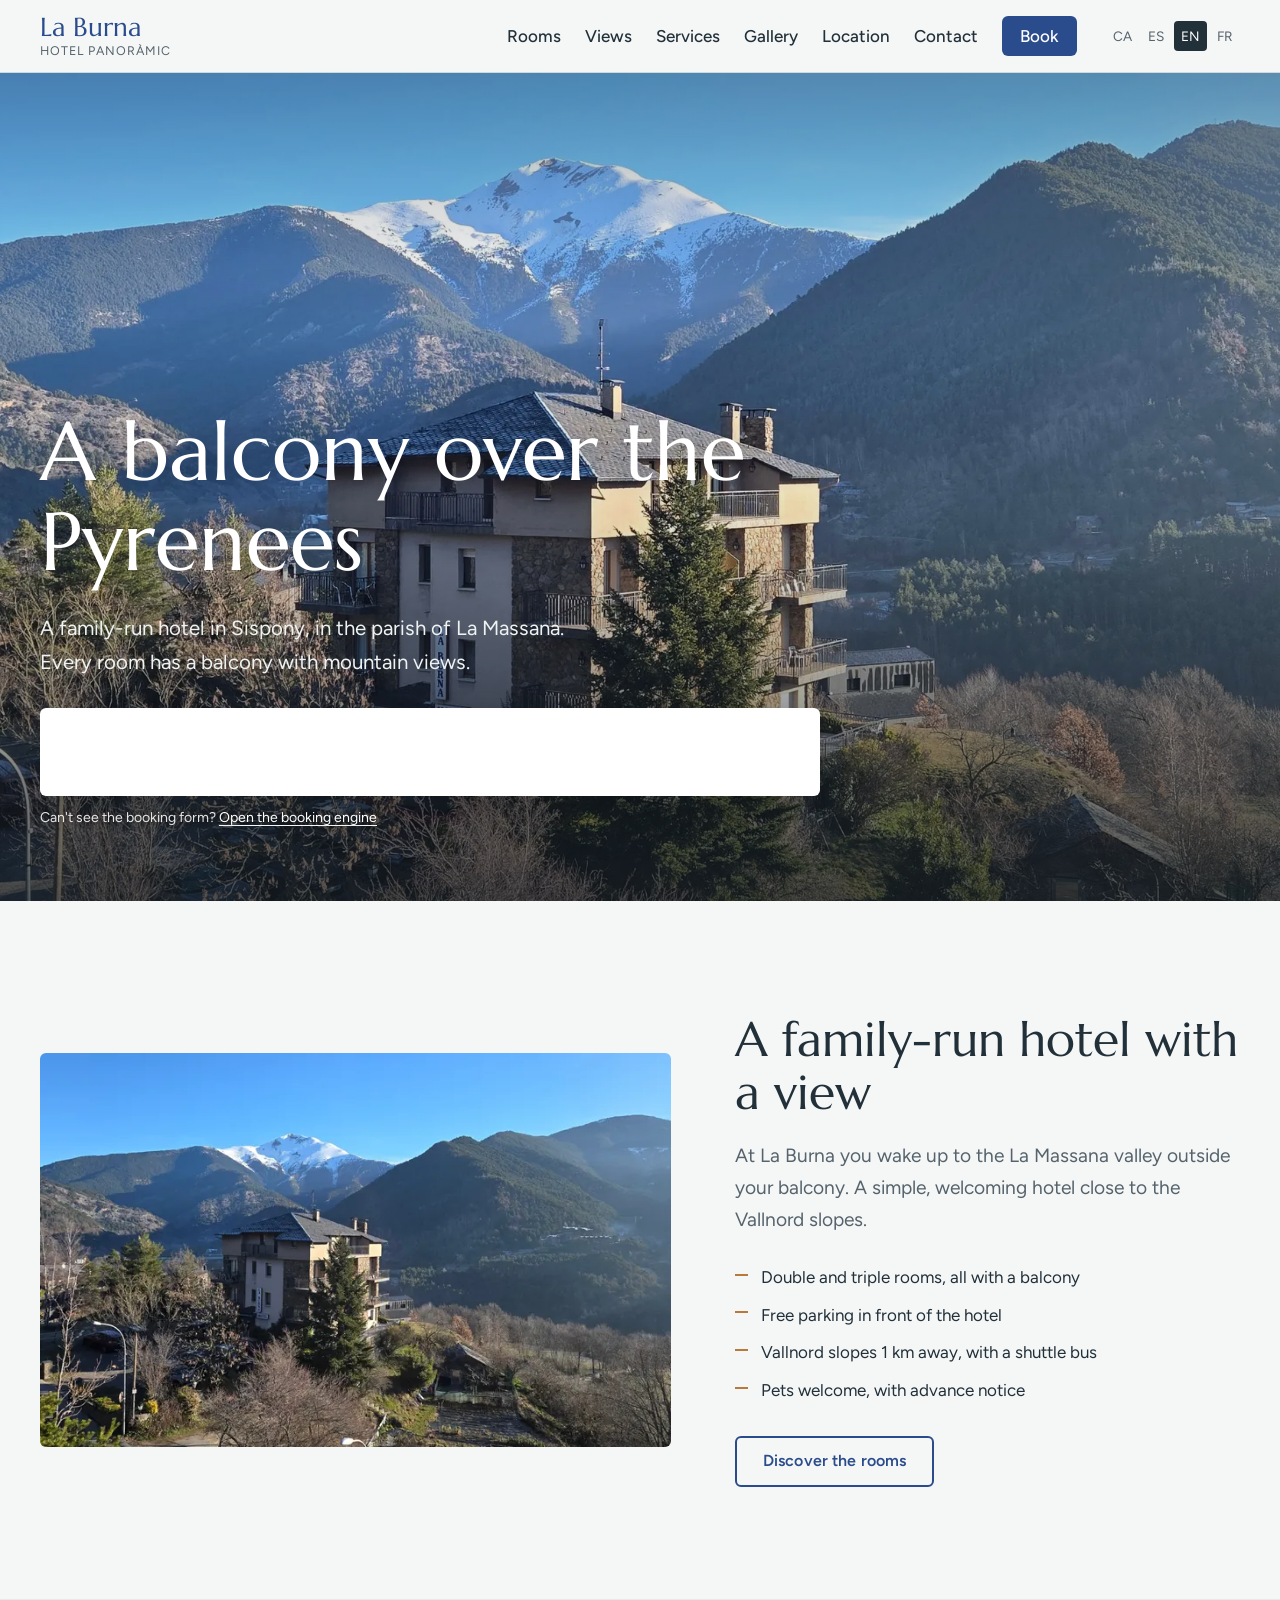
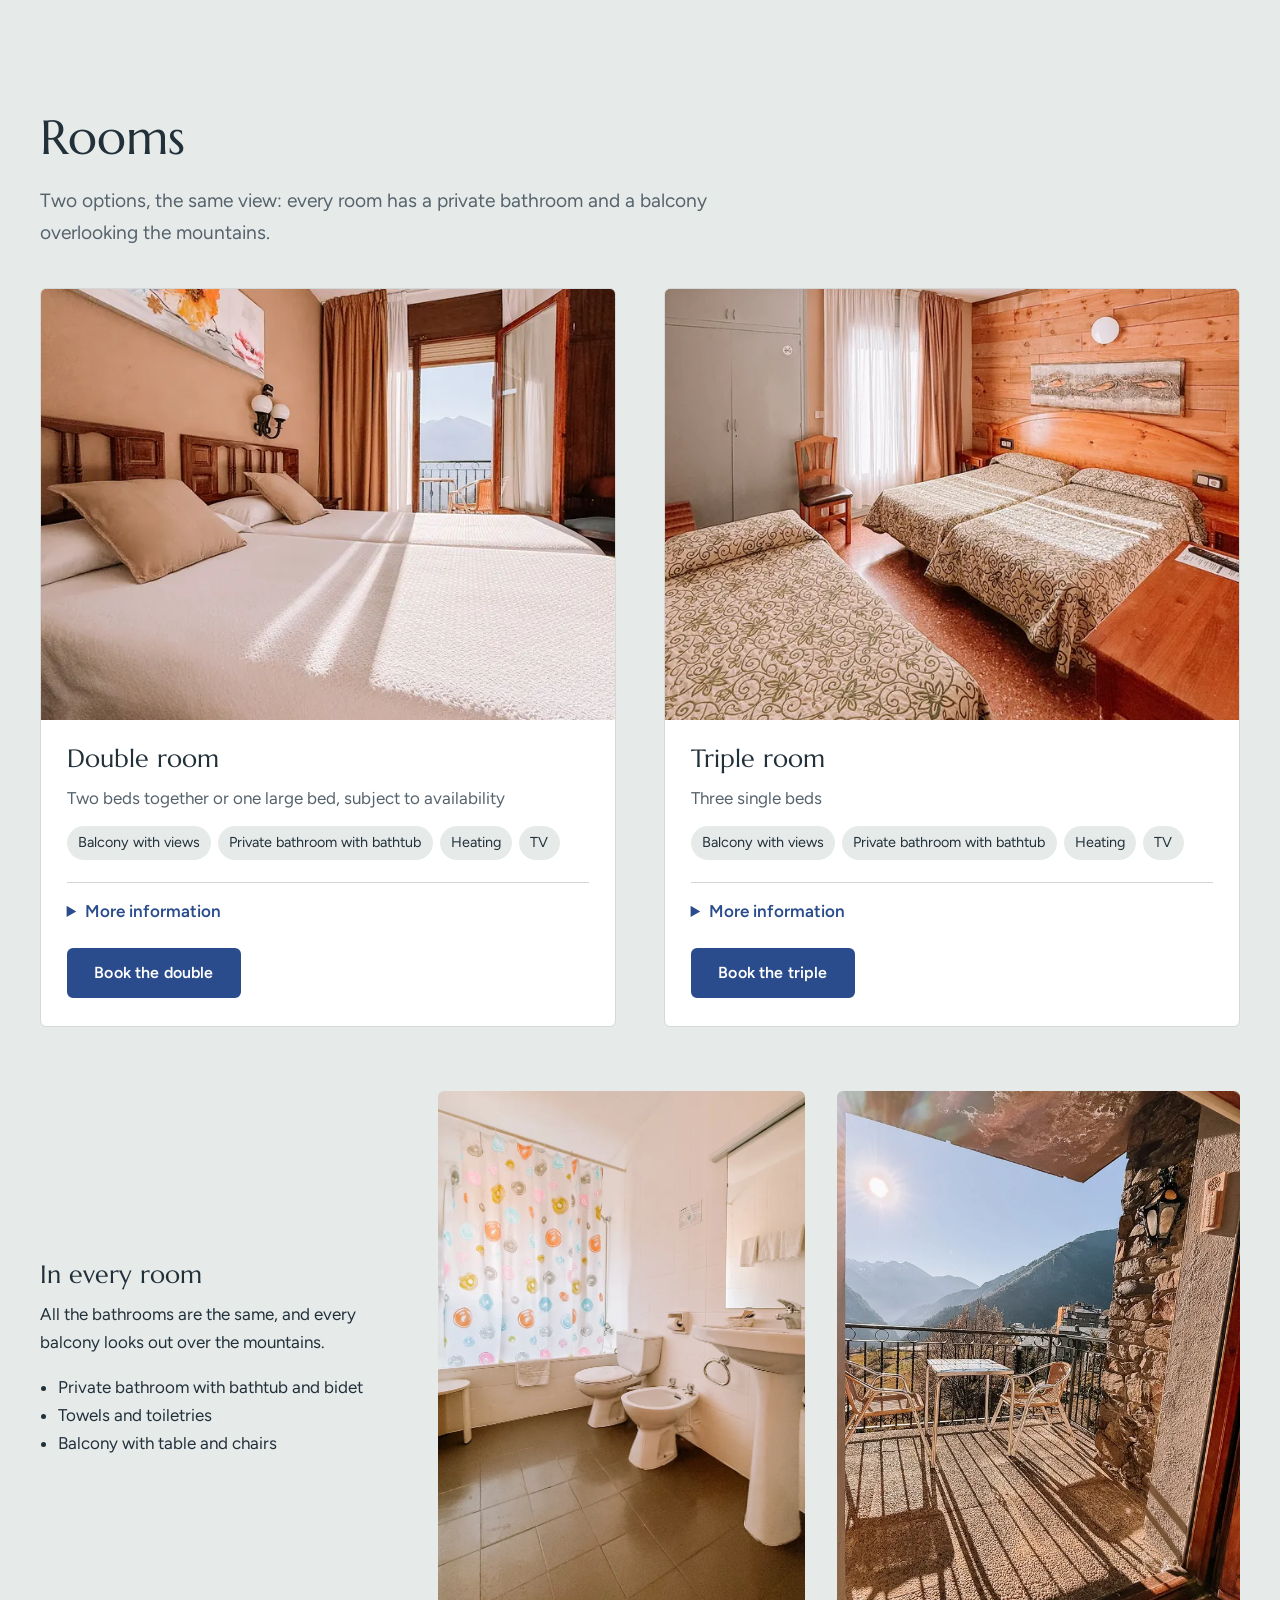
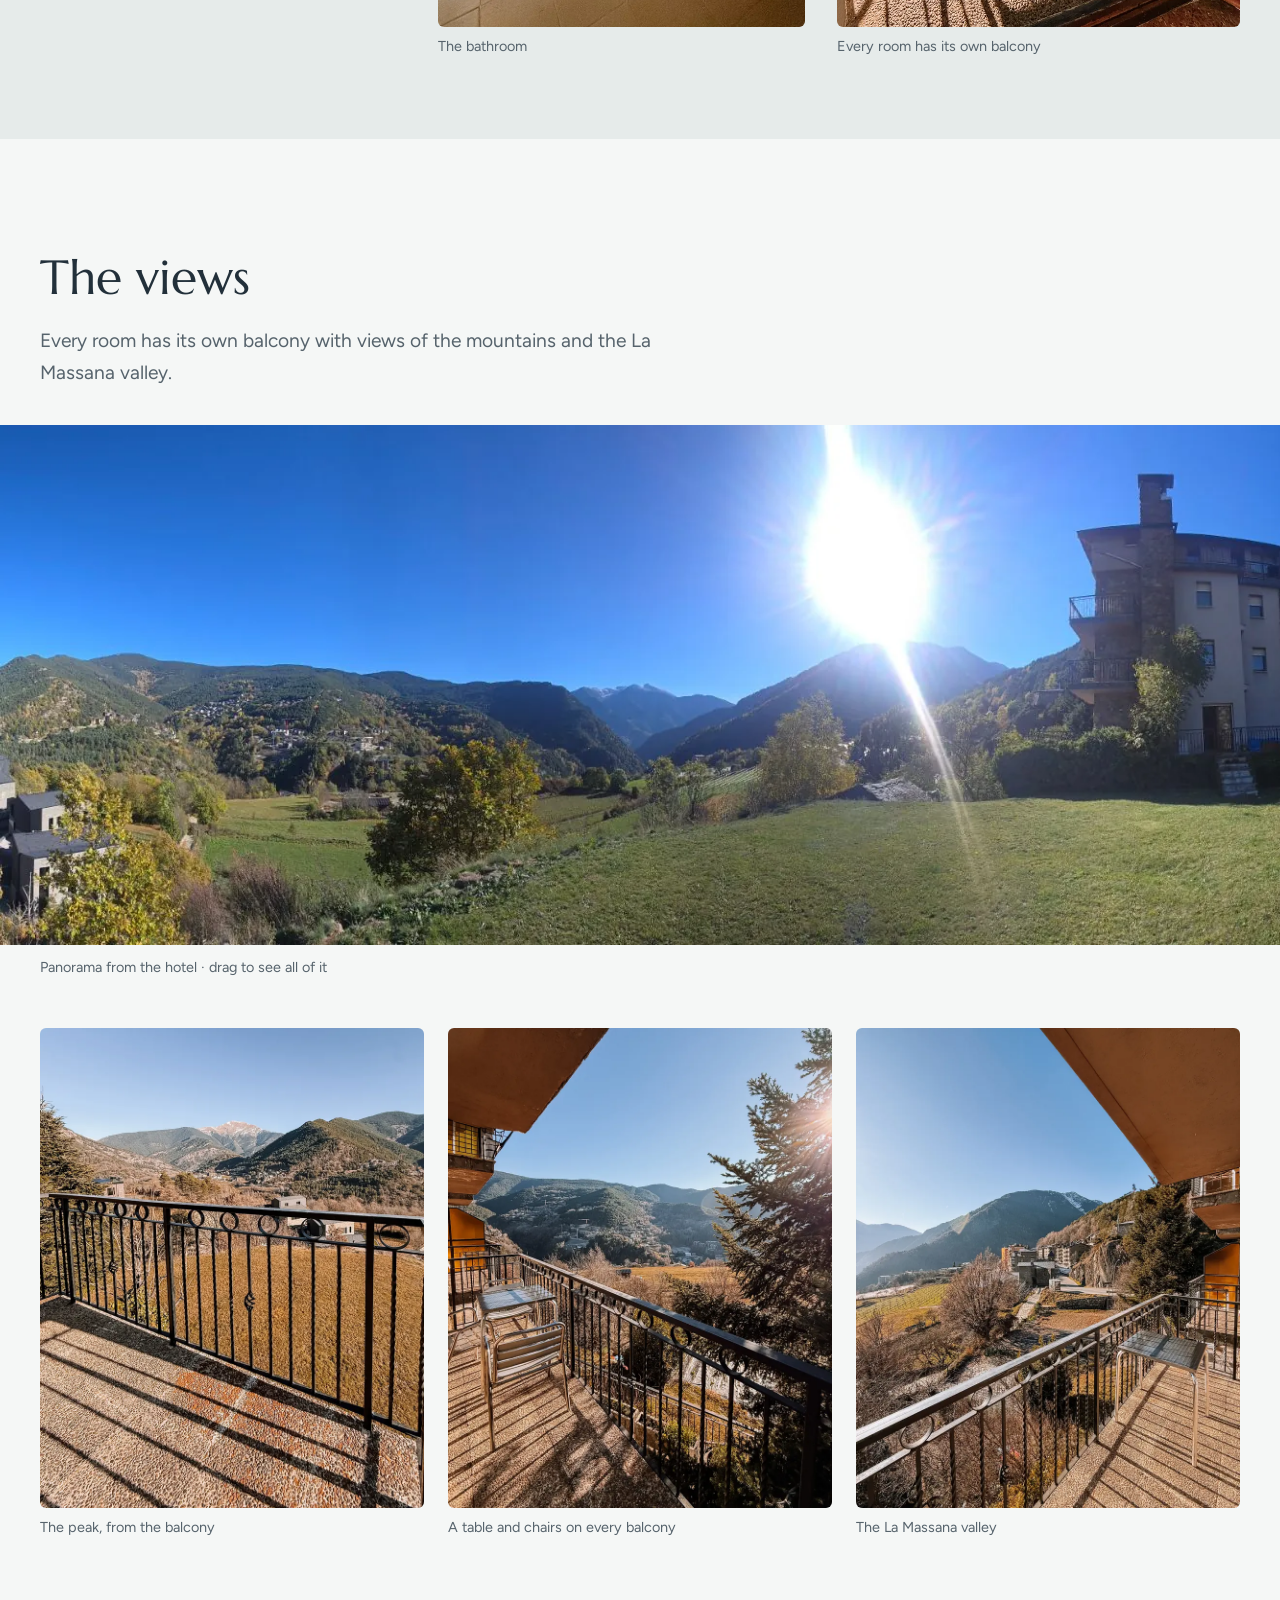
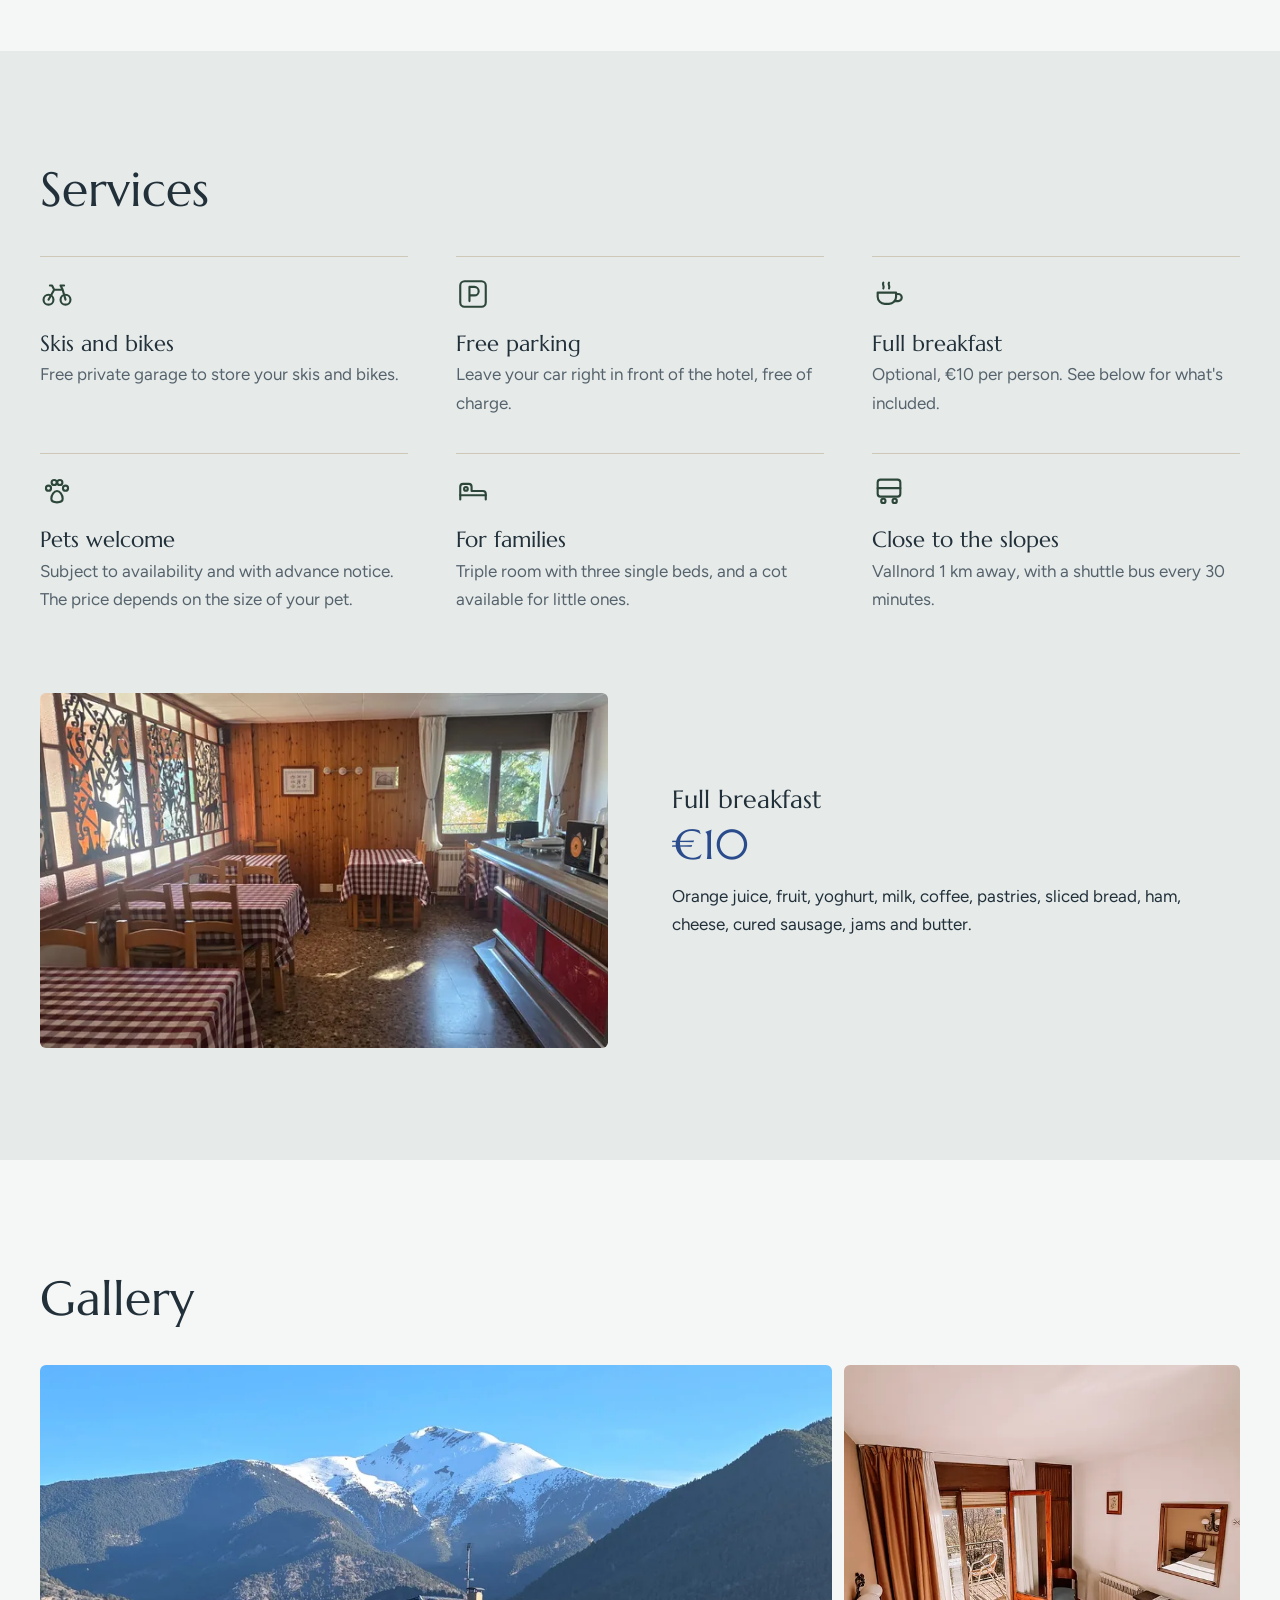
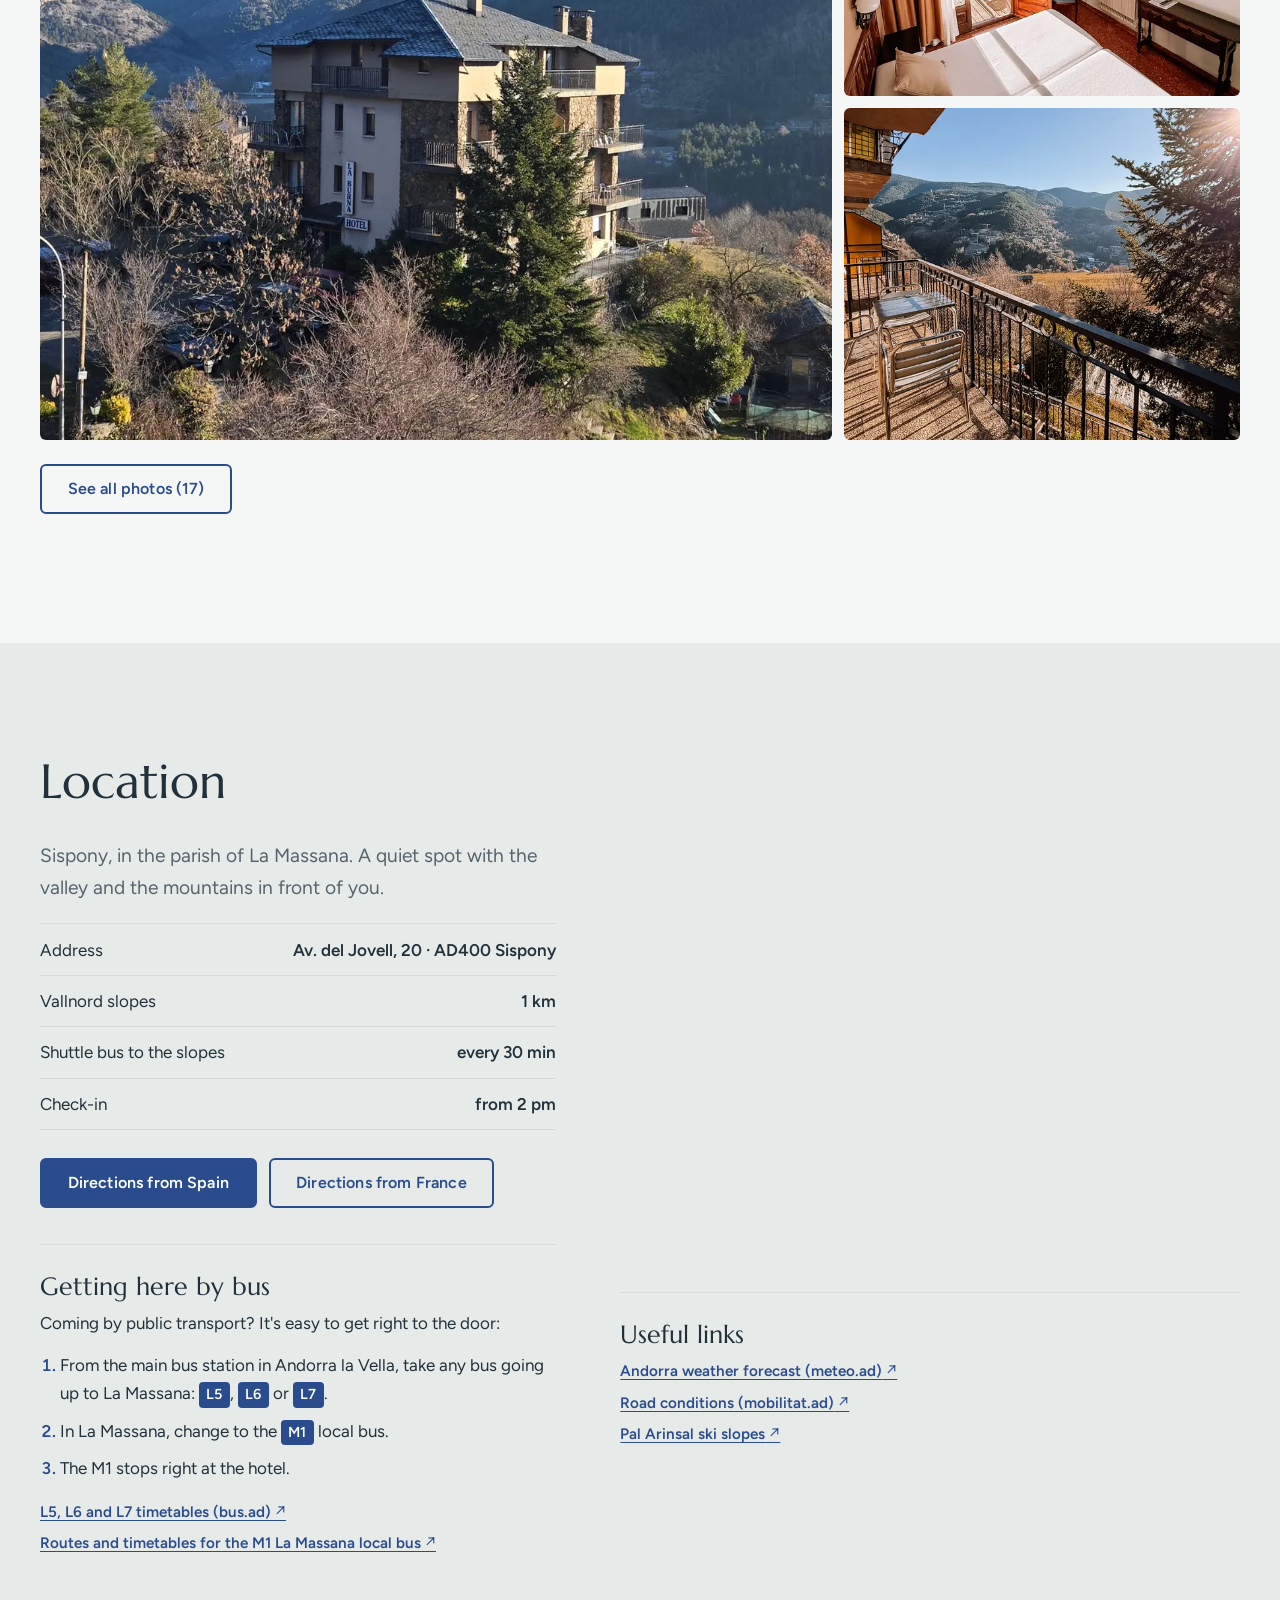
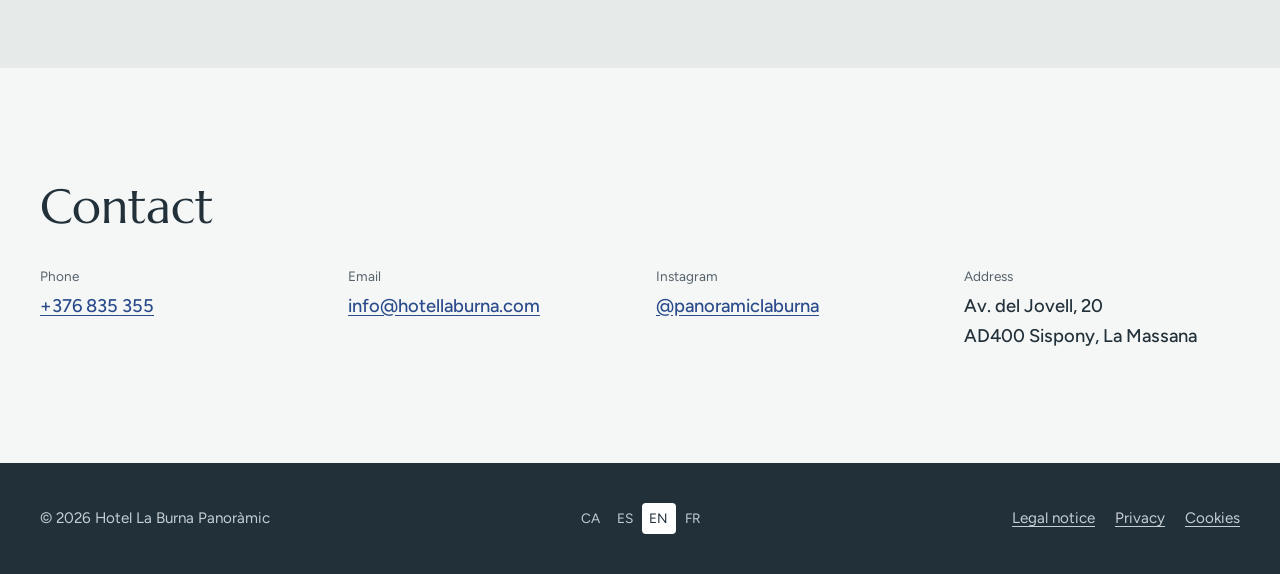
==== commit 24b2f134: "Garatge d'esquís i bicicletes gratuït, entrada a partir de les 14:00 i titular «Servitur» a l'avís l" ====
--- a/en/index.html
+++ b/en/index.html
@@ -35,6 +35,7 @@
   {
     "@context": "https://schema.org",
     "@type": "Hotel",
+    "checkinTime": "14:00",
     "name": "Hotel La Burna Panoràmic",
     "url": "https://laburnahotel.com/en/",
     "telephone": "+376 835 355",
@@ -228,7 +229,7 @@
           <li class="service">
             <svg viewBox="0 0 24 24" fill="none" stroke-width="1.5" stroke-linecap="round" stroke-linejoin="round" aria-hidden="true"><circle cx="6" cy="16" r="3.5"/><circle cx="18" cy="16" r="3.5"/><path d="M6 16l4-7h6l2 7M10 9 8.5 6H7M16 9l-1.5-3H17"/></svg>
             <h3>Skis and bikes</h3>
-            <p>Private garage to store your skis and bikes.</p>
+            <p>Free private garage to store your skis and bikes.</p>
           </li>
           <li class="service">
             <svg viewBox="0 0 24 24" fill="none" stroke-width="1.5" stroke-linecap="round" stroke-linejoin="round" aria-hidden="true"><rect x="3" y="3" width="18" height="18" rx="3"/><path d="M9.5 17V7h3.5a3 3 0 0 1 0 6H9.5"/></svg>
@@ -304,6 +305,7 @@
               <li><span>Address</span><b>Av. del Jovell, 20 · AD400 Sispony</b></li>
               <li><span>Vallnord slopes</span><b>1 km</b></li>
               <li><span>Shuttle bus to the slopes</span><b>every 30 min</b></li>
+              <li><span>Check-in</span><b>from 2 pm</b></li>
             </ul>
             <div class="location__routes">
               <a class="button" href="https://maps.app.goo.gl/3AbBerw7N61bceEE9" target="_blank" rel="noopener">Directions from Spain</a>
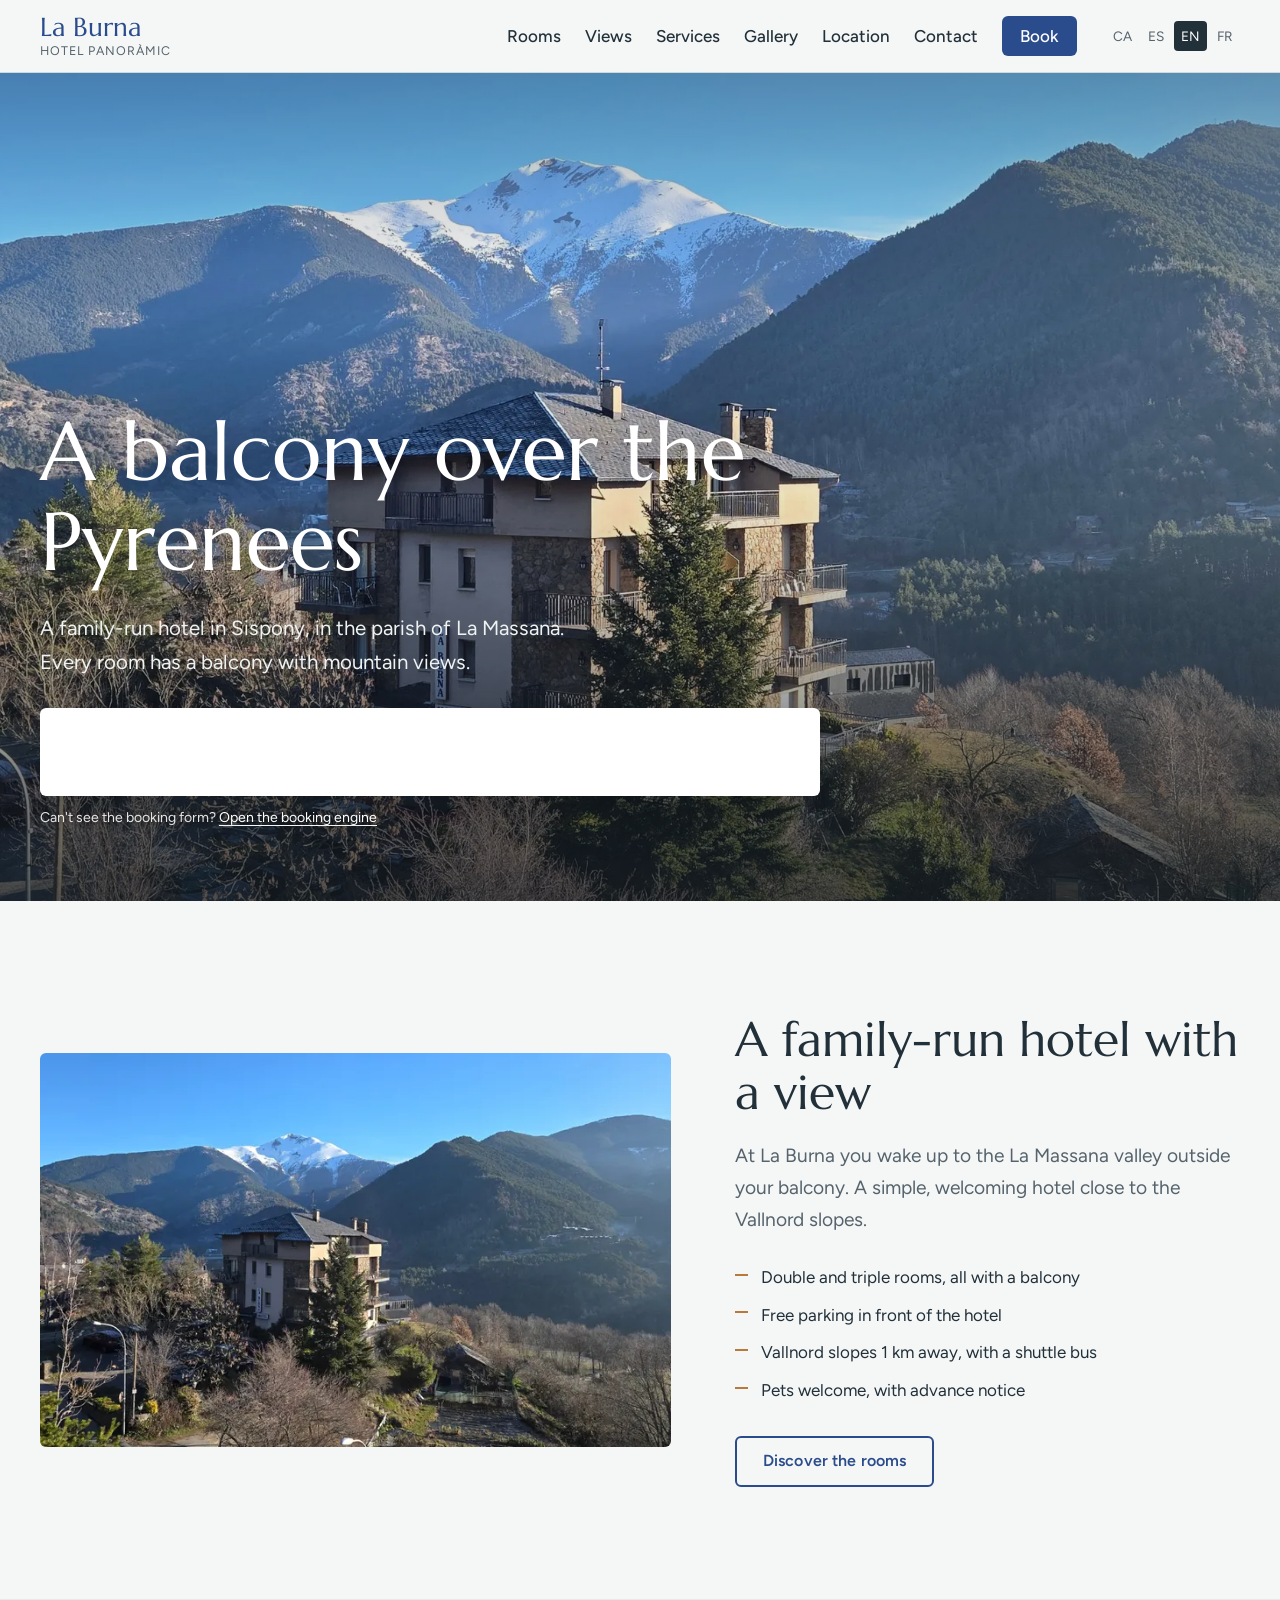
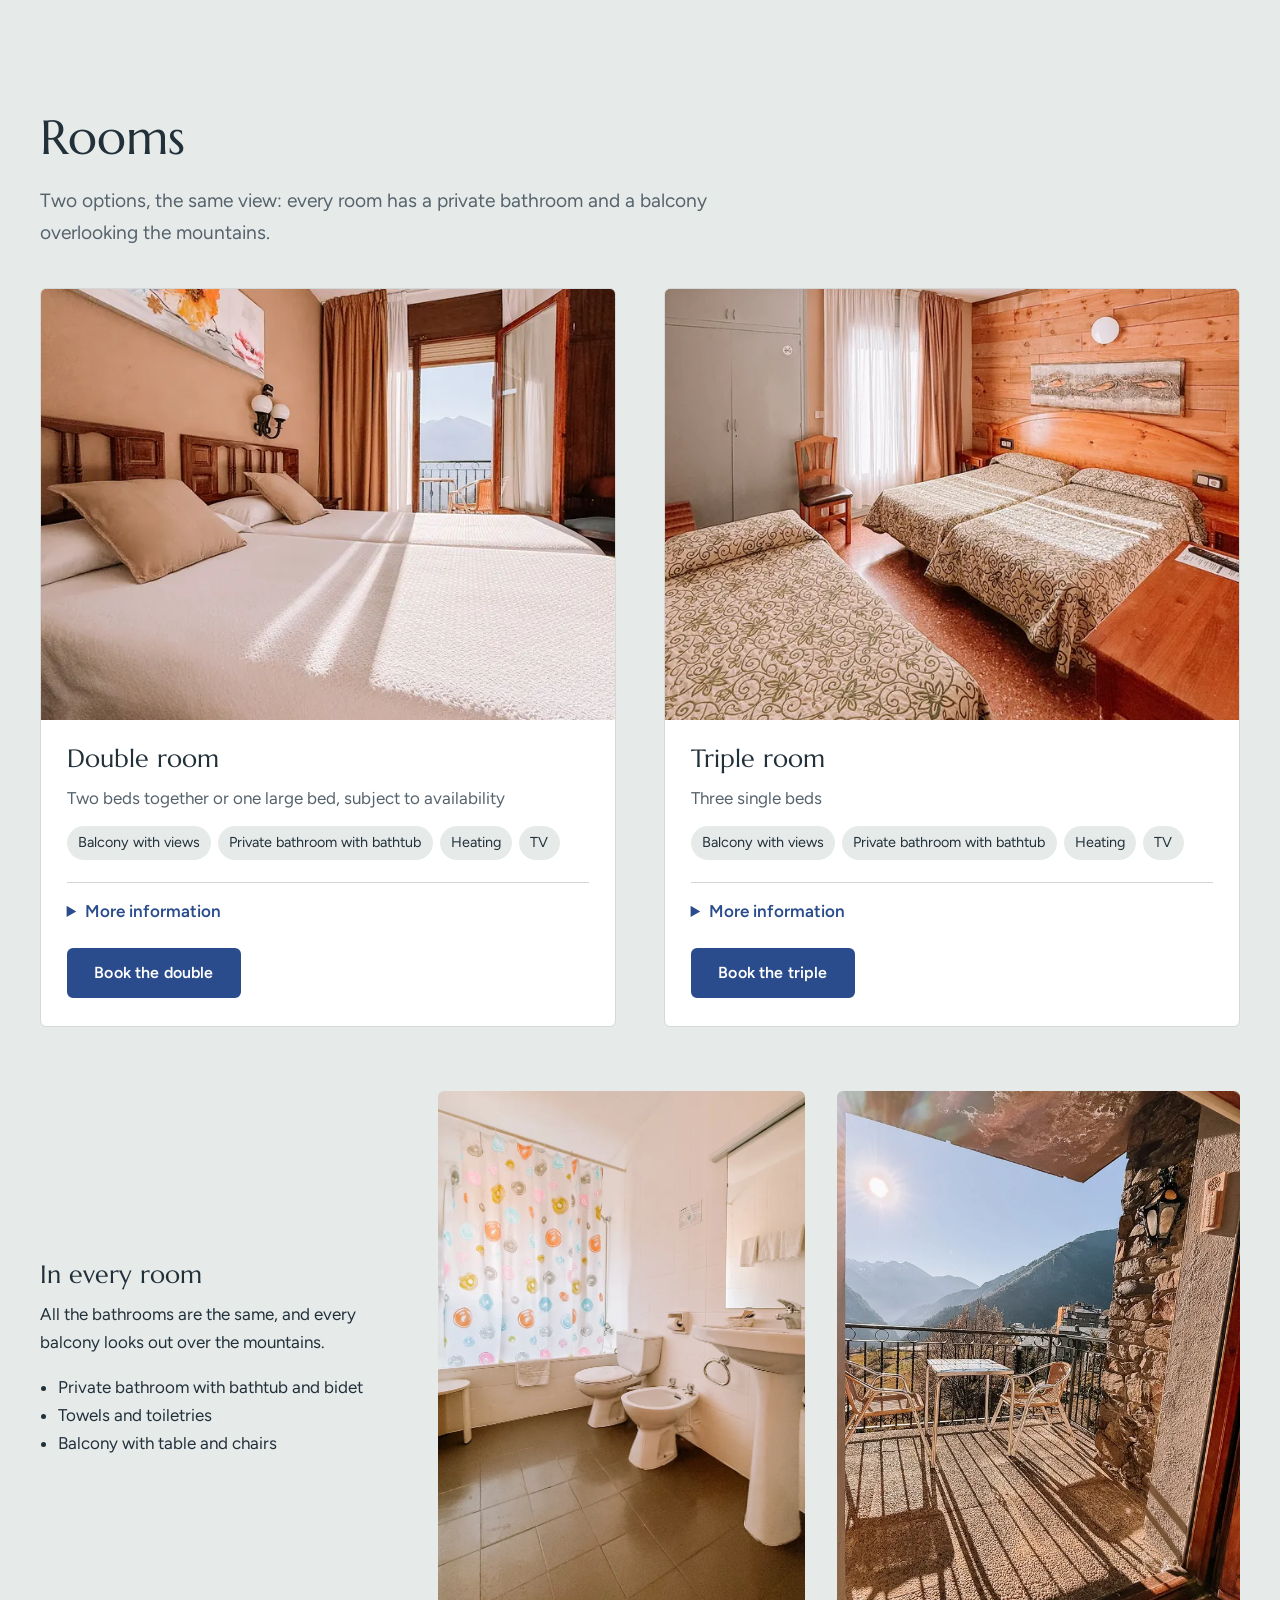
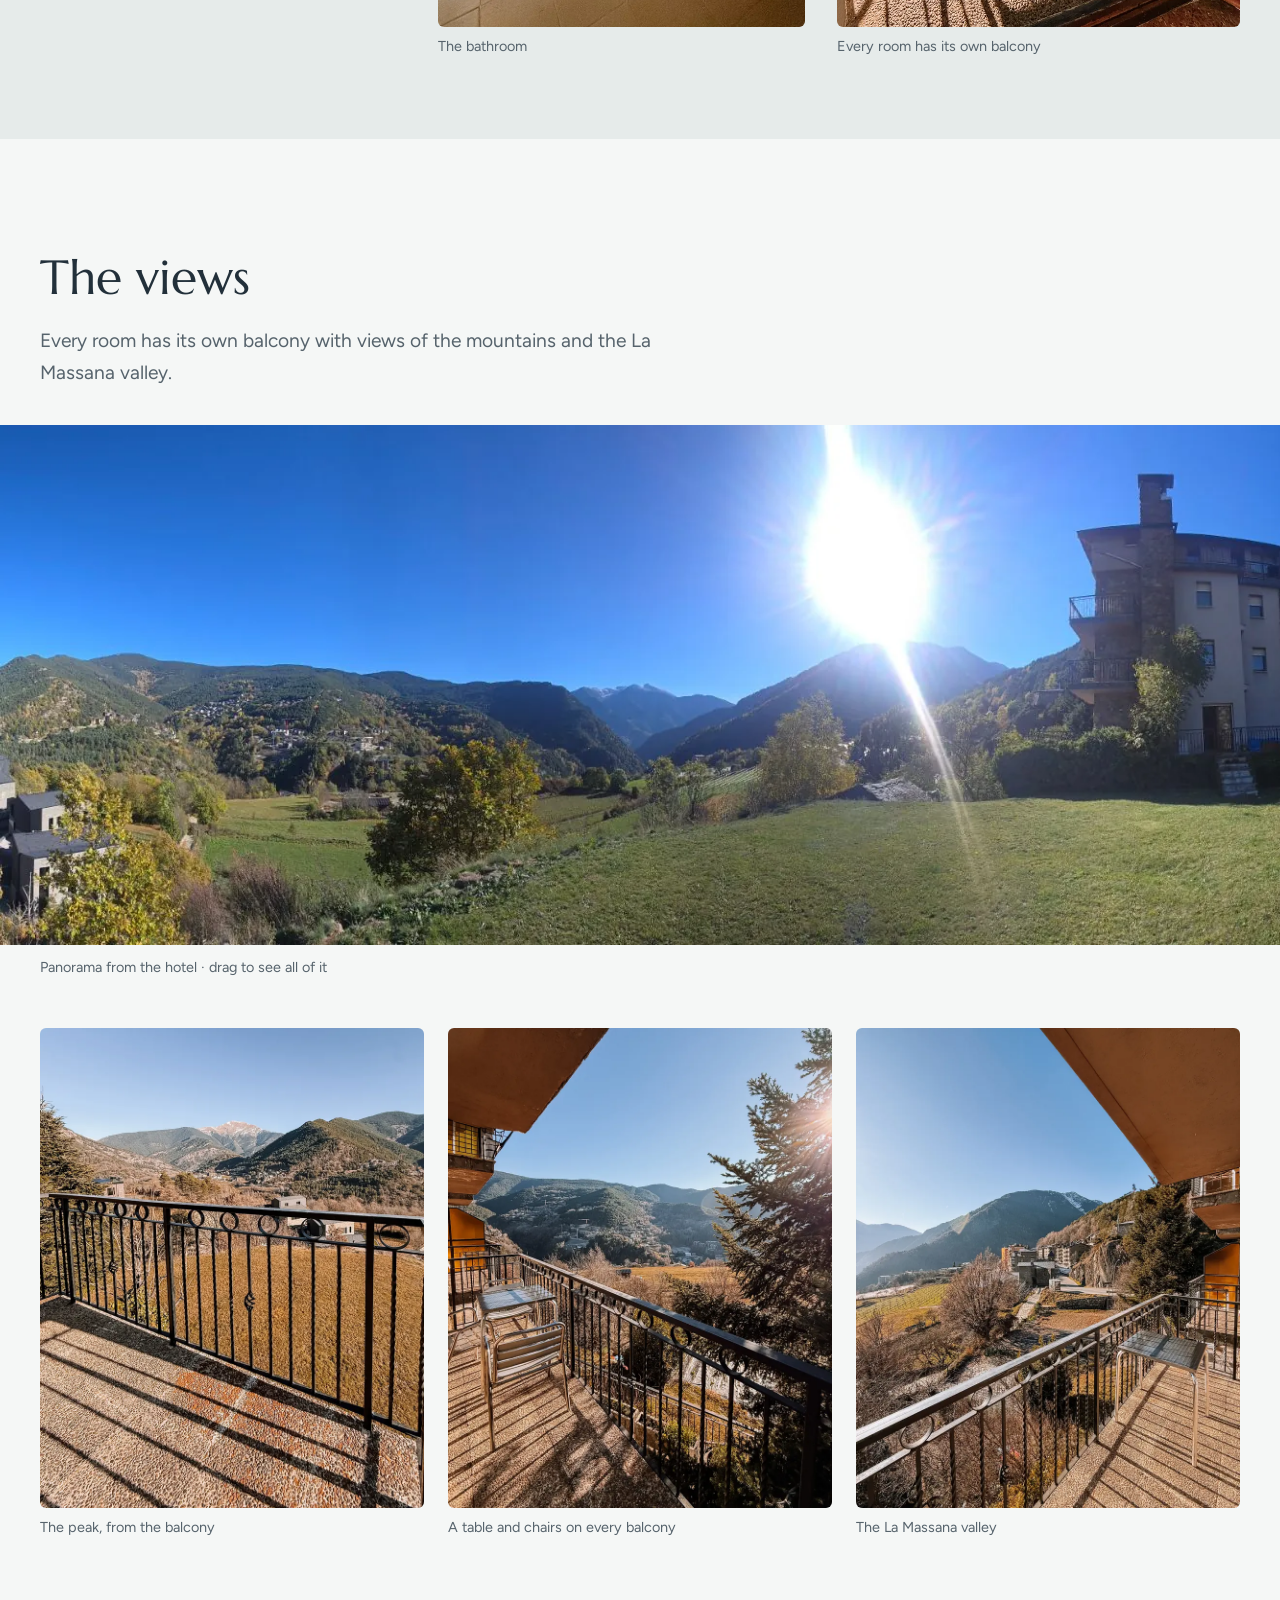
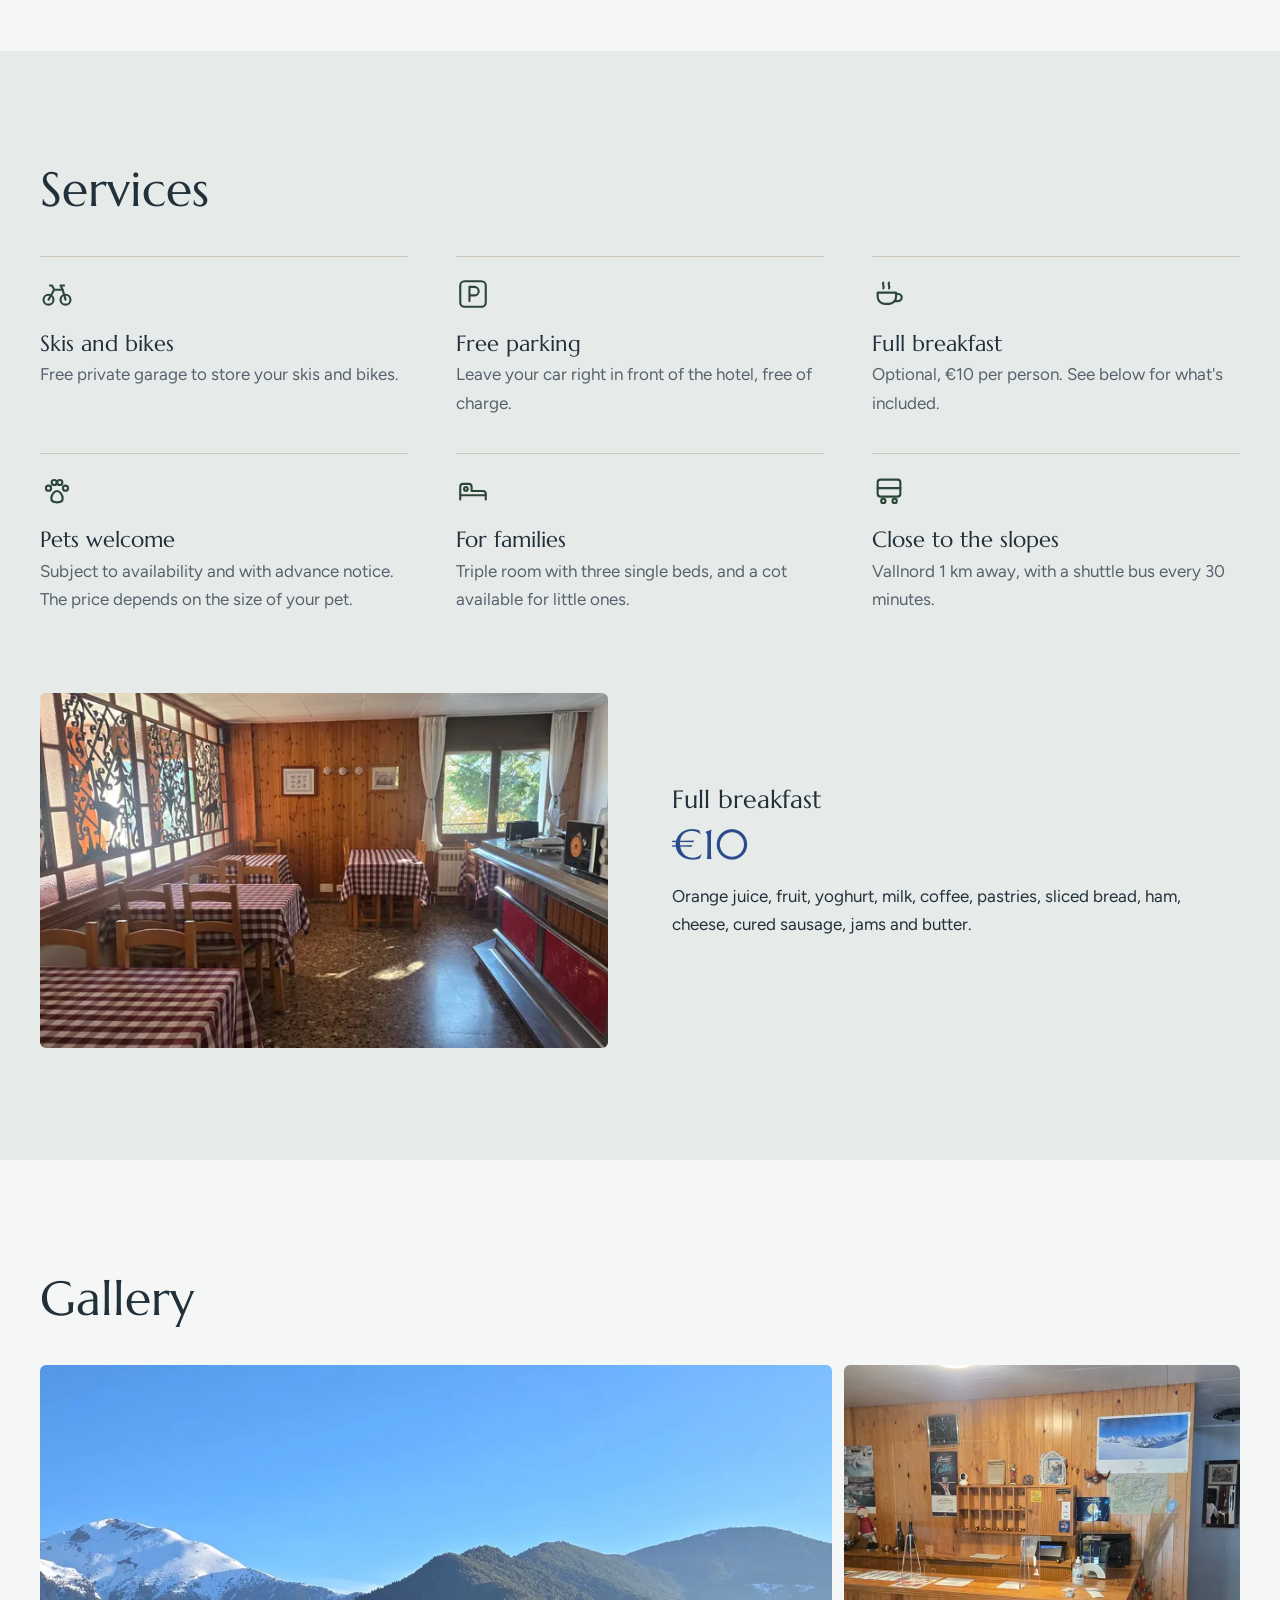
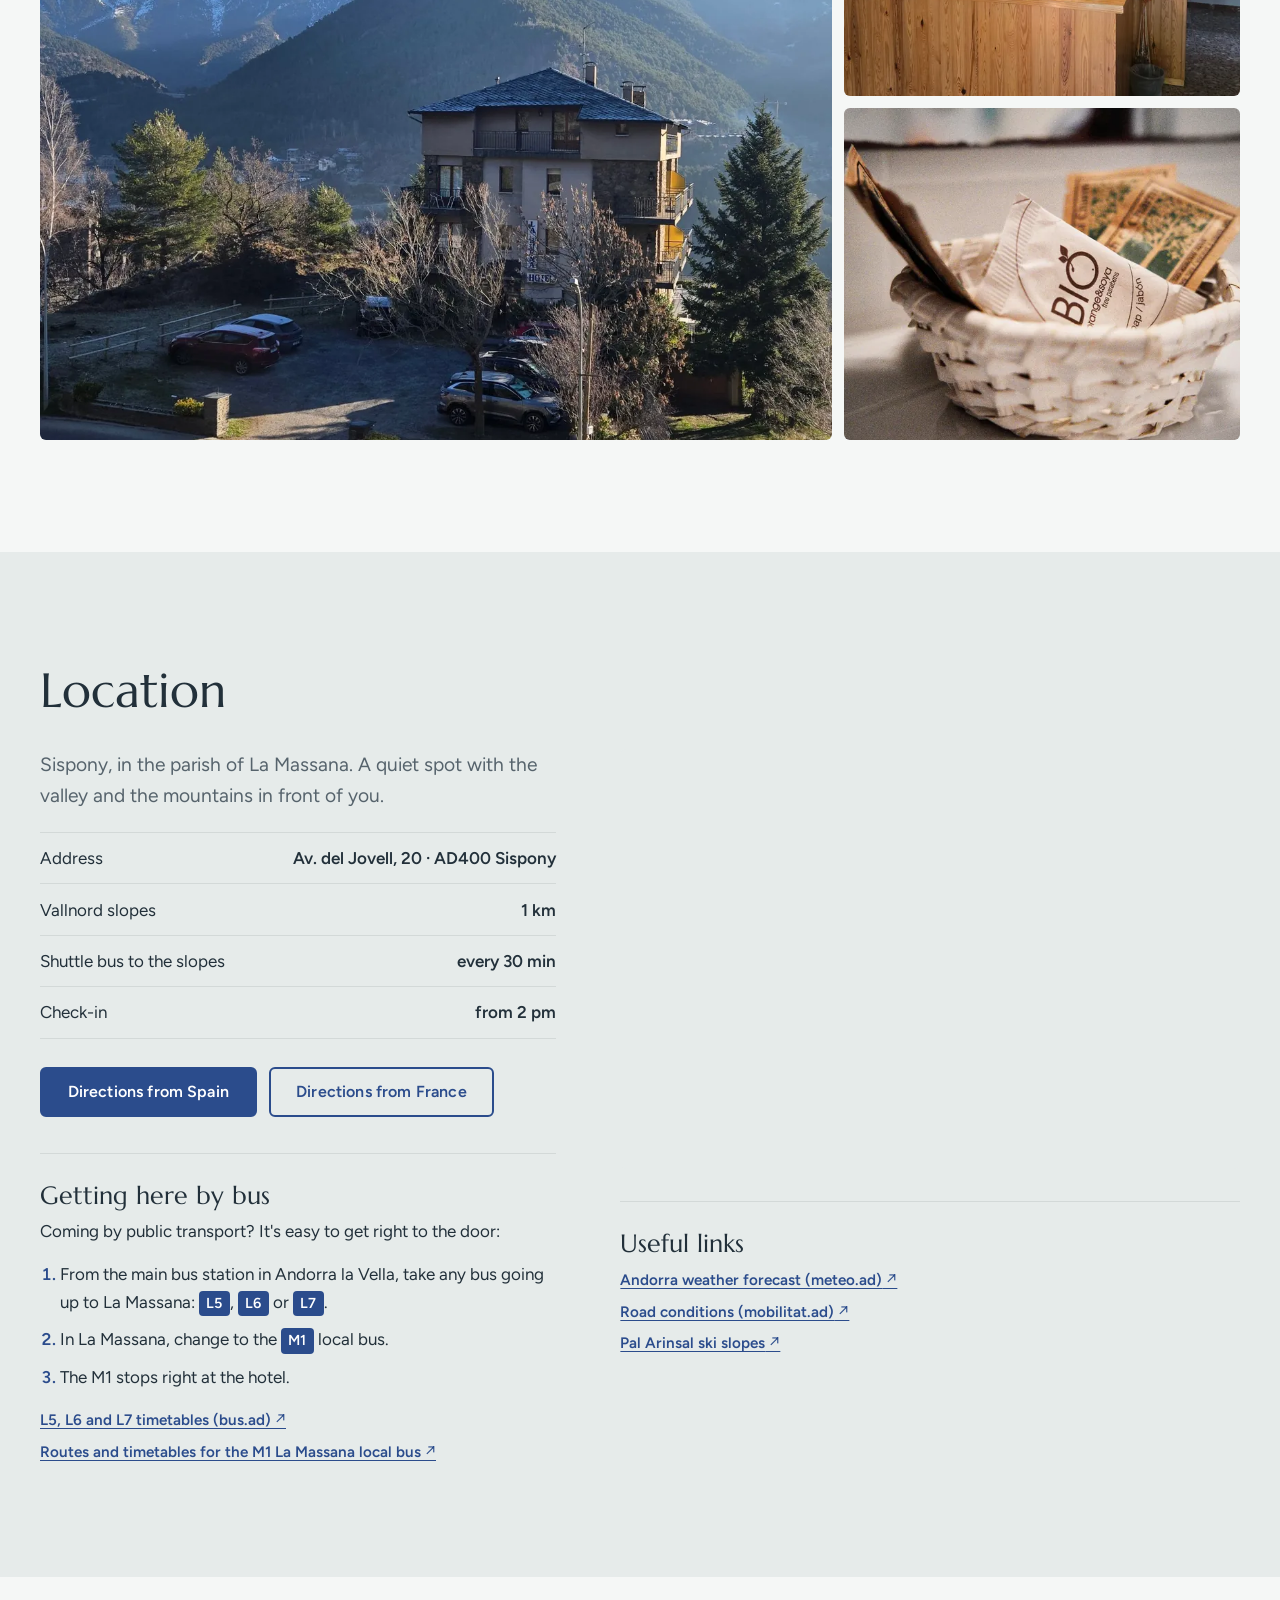
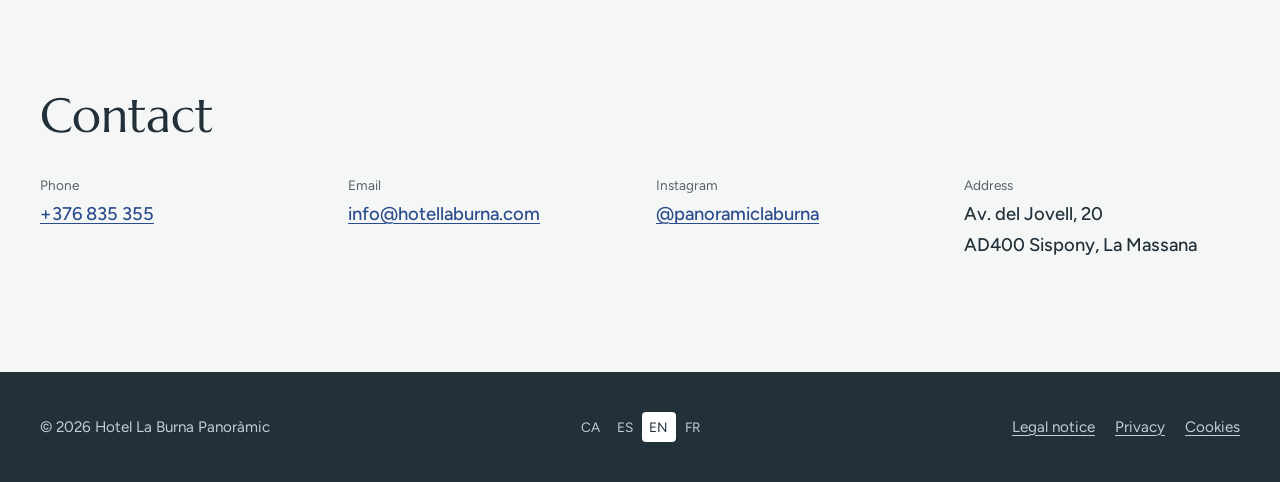
==== commit 9a92a1c2: "Galeria: només 3 fotos (panoràmica de l'hotel, recepció i articles de bany); el botó «Veure totes le" ====
--- a/en/index.html
+++ b/en/index.html
@@ -29,7 +29,7 @@
   <link href="https://fonts.googleapis.com/css2?family=Figtree:wght@400;500;600&family=Marcellus&display=swap" rel="stylesheet">
   <link rel="stylesheet" href="../css/styles.css?v=7">
   <link rel="preload" as="image" href="../assets/img/hero-hivern-1920.webp" media="(min-width: 700px)">
-  <script src="../js/main.js?v=4" defer></script>
+  <script src="../js/main.js?v=5" defer></script>
 
   <script type="application/ld+json">
   {
@@ -273,25 +273,11 @@
       <div class="container">
         <h2 id="gallery-title">Gallery</h2>
         <div class="gallery" data-gallery>
-          <button type="button" data-full="../assets/img/g-exterior-pic-1600.webp"><img src="../assets/img/g-exterior-pic-600.webp" srcset="../assets/img/g-exterior-pic-600.webp 600w, ../assets/img/g-exterior-pic-1600.webp 1600w" sizes="(max-width: 860px) 100vw, 66vw" alt="The hotel with the snow-capped peak behind" loading="lazy"></button>
-          <button type="button" data-full="../assets/img/g-doble-balco-1100.webp"><img src="../assets/img/g-doble-balco-600.webp" alt="Double room opening onto the balcony" loading="lazy"></button>
-          <button type="button" data-full="../assets/img/g-balco-vall-1100.webp"><img src="../assets/img/g-balco-vall-600.webp" alt="Balcony with table and chairs and views of the valley" loading="lazy"></button>
-          <button type="button" hidden data-full="../assets/img/g-mural-1600.webp"><img src="../assets/img/g-mural-600.webp" alt="Wrought-iron and stained-glass mural in the dining room" loading="lazy"></button>
-          <button type="button" hidden data-full="../assets/img/g-triple-balco-1600.webp"><img src="../assets/img/g-triple-balco-600.webp" alt="Triple room with the door open onto the balcony" loading="lazy"></button>
-          <button type="button" hidden data-full="../assets/img/g-vall-1600.webp"><img src="../assets/img/g-vall-600.webp" alt="The hotel and the La Massana valley in winter" loading="lazy"></button>
-          <button type="button" hidden data-full="../assets/img/g-balco-porta-1100.webp"><img src="../assets/img/g-balco-porta-600.webp" alt="Room door open onto the balcony" loading="lazy"></button>
-          <button type="button" hidden data-full="../assets/img/g-doble-llits-1600.webp"><img src="../assets/img/g-doble-llits-600.webp" alt="Double room with two beds pushed together" loading="lazy"></button>
-          <button type="button" hidden data-full="../assets/img/g-menjador-1600.webp"><img src="../assets/img/g-menjador-600.webp" alt="Breakfast room" loading="lazy"></button>
-          <button type="button" hidden data-full="../assets/img/g-balco-pic-1600.webp"><img src="../assets/img/g-balco-pic-600.webp" alt="Balcony with an iron railing and the mountains ahead" loading="lazy"></button>
-          <button type="button" hidden data-full="../assets/img/g-exterior-vall-1600.webp"><img src="../assets/img/g-exterior-vall-600.webp" alt="The hotel among fir trees, with the valley behind" loading="lazy"></button>
-          <button type="button" hidden data-full="../assets/img/g-doble-moqueta-1600.webp"><img src="../assets/img/g-doble-moqueta-600.webp" alt="Double room with a large bed" loading="lazy"></button>
-          <button type="button" hidden data-full="../assets/img/g-triple-1100.webp"><img src="../assets/img/g-triple-600.webp" alt="Triple room" loading="lazy"></button>
-          <button type="button" hidden data-full="../assets/img/g-balco-lateral-1600.webp"><img src="../assets/img/g-balco-lateral-600.webp" alt="View of the valley from a balcony" loading="lazy"></button>
-          <button type="button" hidden data-full="../assets/img/g-bany-1600.webp"><img src="../assets/img/g-bany-600.webp" alt="Bathroom with bathtub" loading="lazy"></button>
-          <button type="button" hidden data-full="../assets/img/g-parking-1600.webp"><img src="../assets/img/g-parking-600.webp" alt="Free parking in front of the hotel" loading="lazy"></button>
-          <button type="button" hidden data-full="../assets/img/g-amenities-1100.webp"><img src="../assets/img/g-amenities-600.webp" alt="Toiletries" loading="lazy"></button>
-        </div>
-        <p class="gallery-more"><button class="button button--ghost" type="button" data-gallery-all>See all photos (17)</button></p>
+          <button type="button" data-full="../assets/img/g-hotel-pic-1600.webp"><img src="../assets/img/g-hotel-pic-700.webp" srcset="../assets/img/g-hotel-pic-700.webp 700w, ../assets/img/g-hotel-pic-1200.webp 1200w" sizes="(max-width: 700px) 100vw, 66vw" alt="The hotel, the car park and the snow-capped peak behind" loading="lazy"></button>
+          <button type="button" data-full="../assets/img/g-recepcio-1600.webp"><img src="../assets/img/g-recepcio-600.webp" alt="The hotel reception" loading="lazy"></button>
+          <button type="button" data-full="../assets/img/g-amenities-bio-1600.webp"><img src="../assets/img/g-amenities-bio-600.webp" alt="Toiletries" loading="lazy"></button>
+        </div>
+        <p class="gallery-more"><button class="button button--ghost" type="button" data-gallery-all>See all photos</button></p>
       </div>
     </section>
 
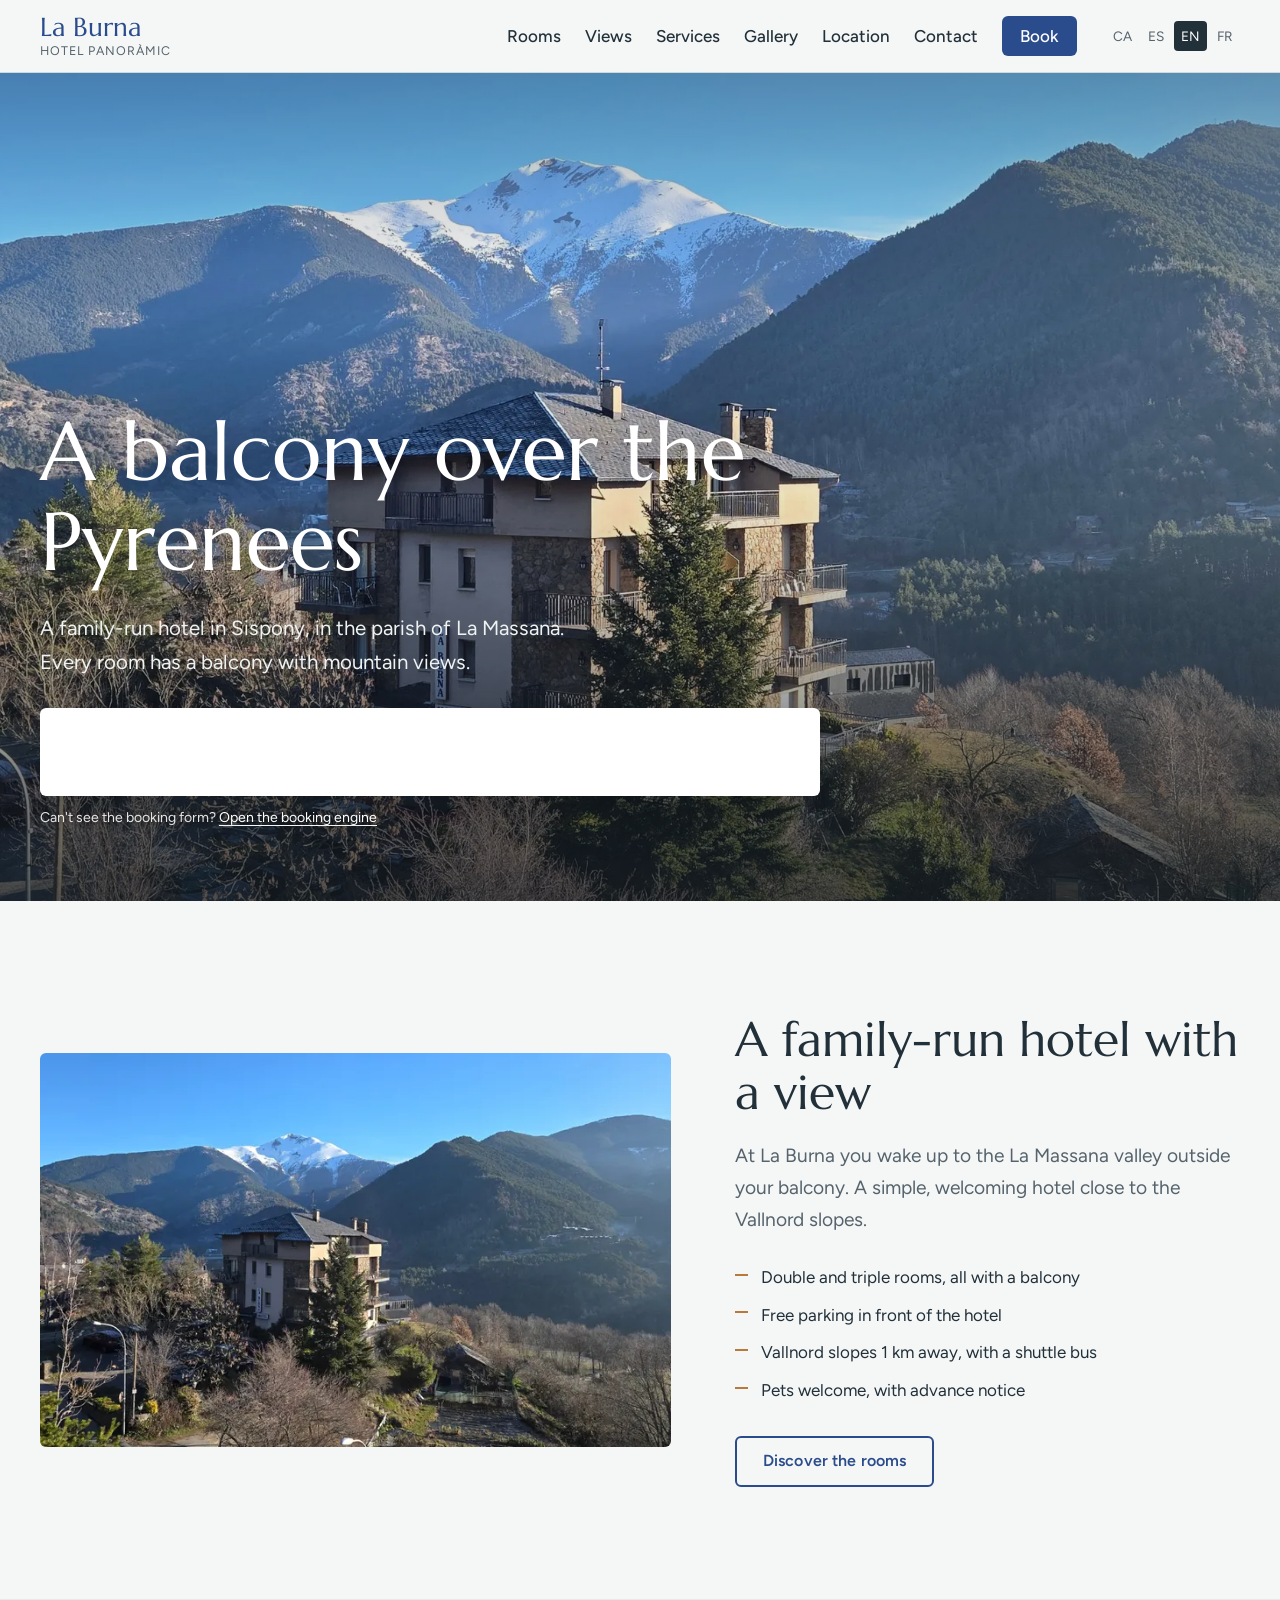
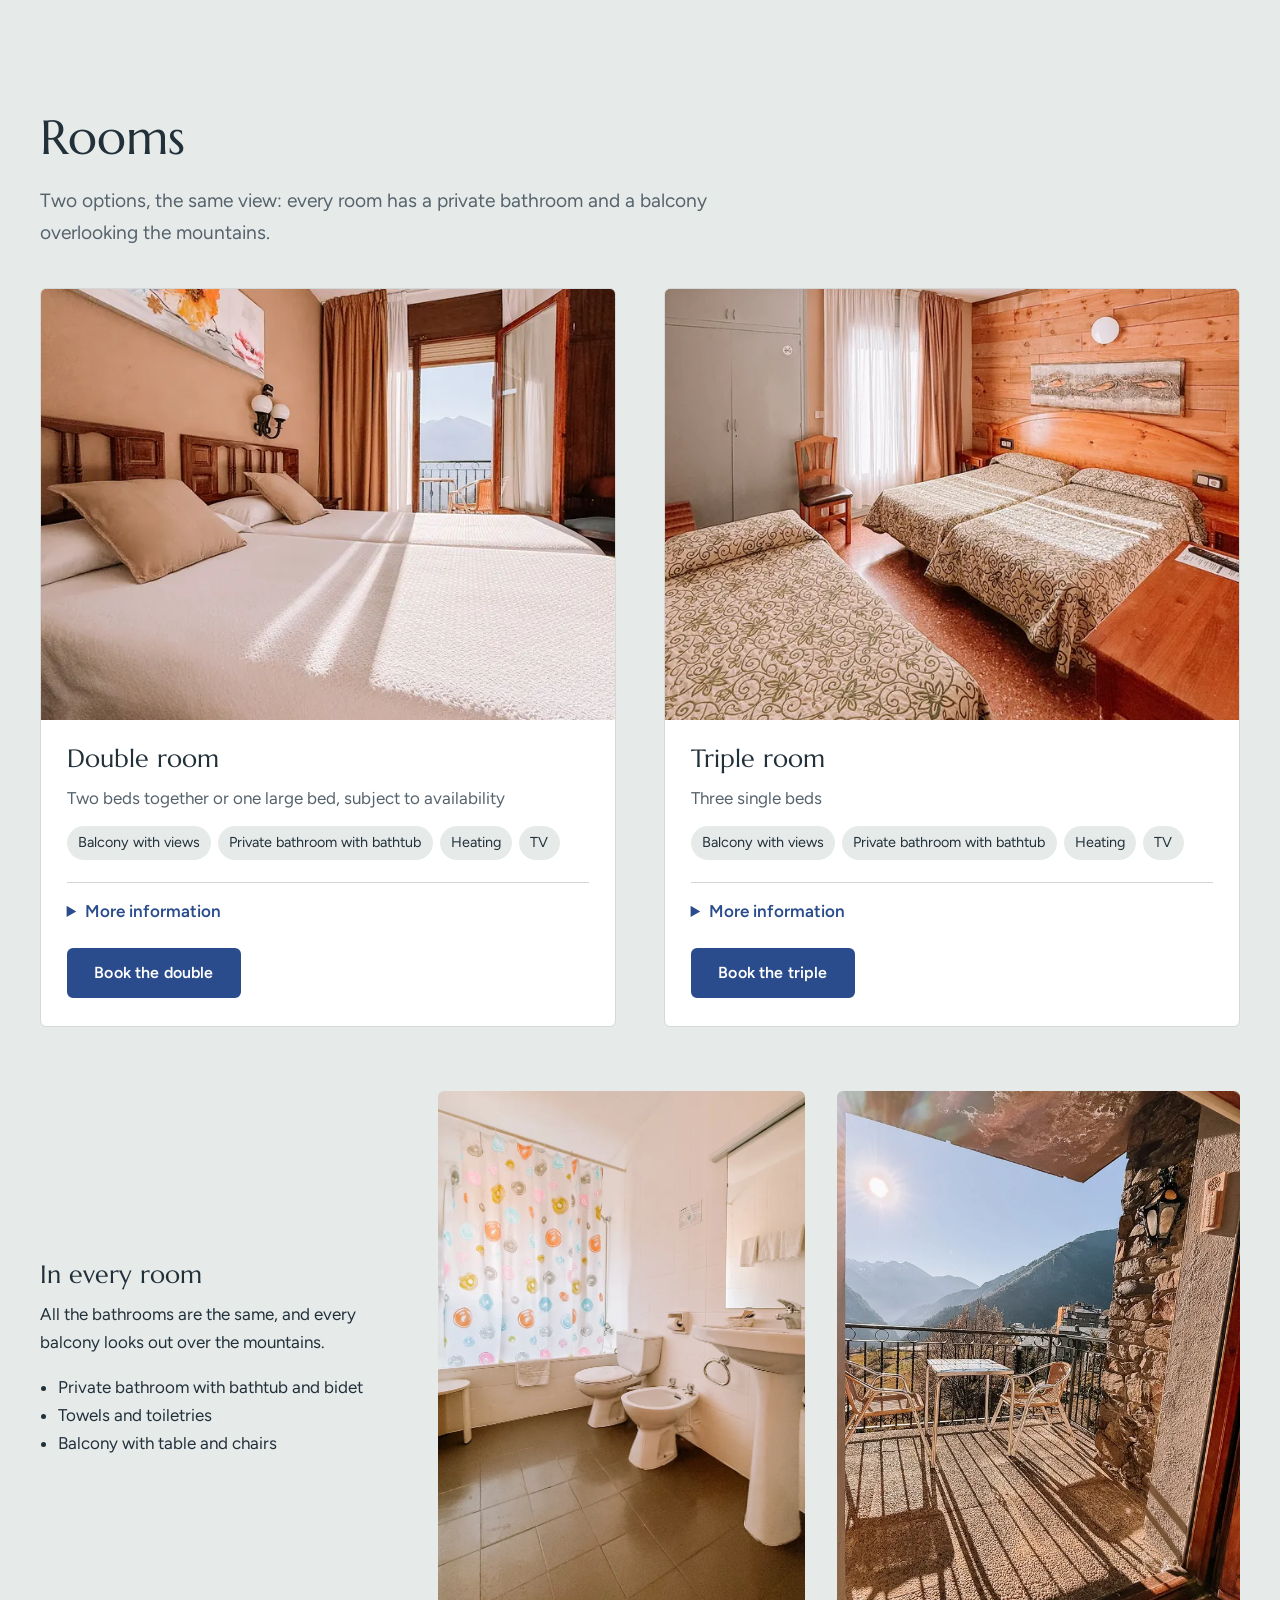
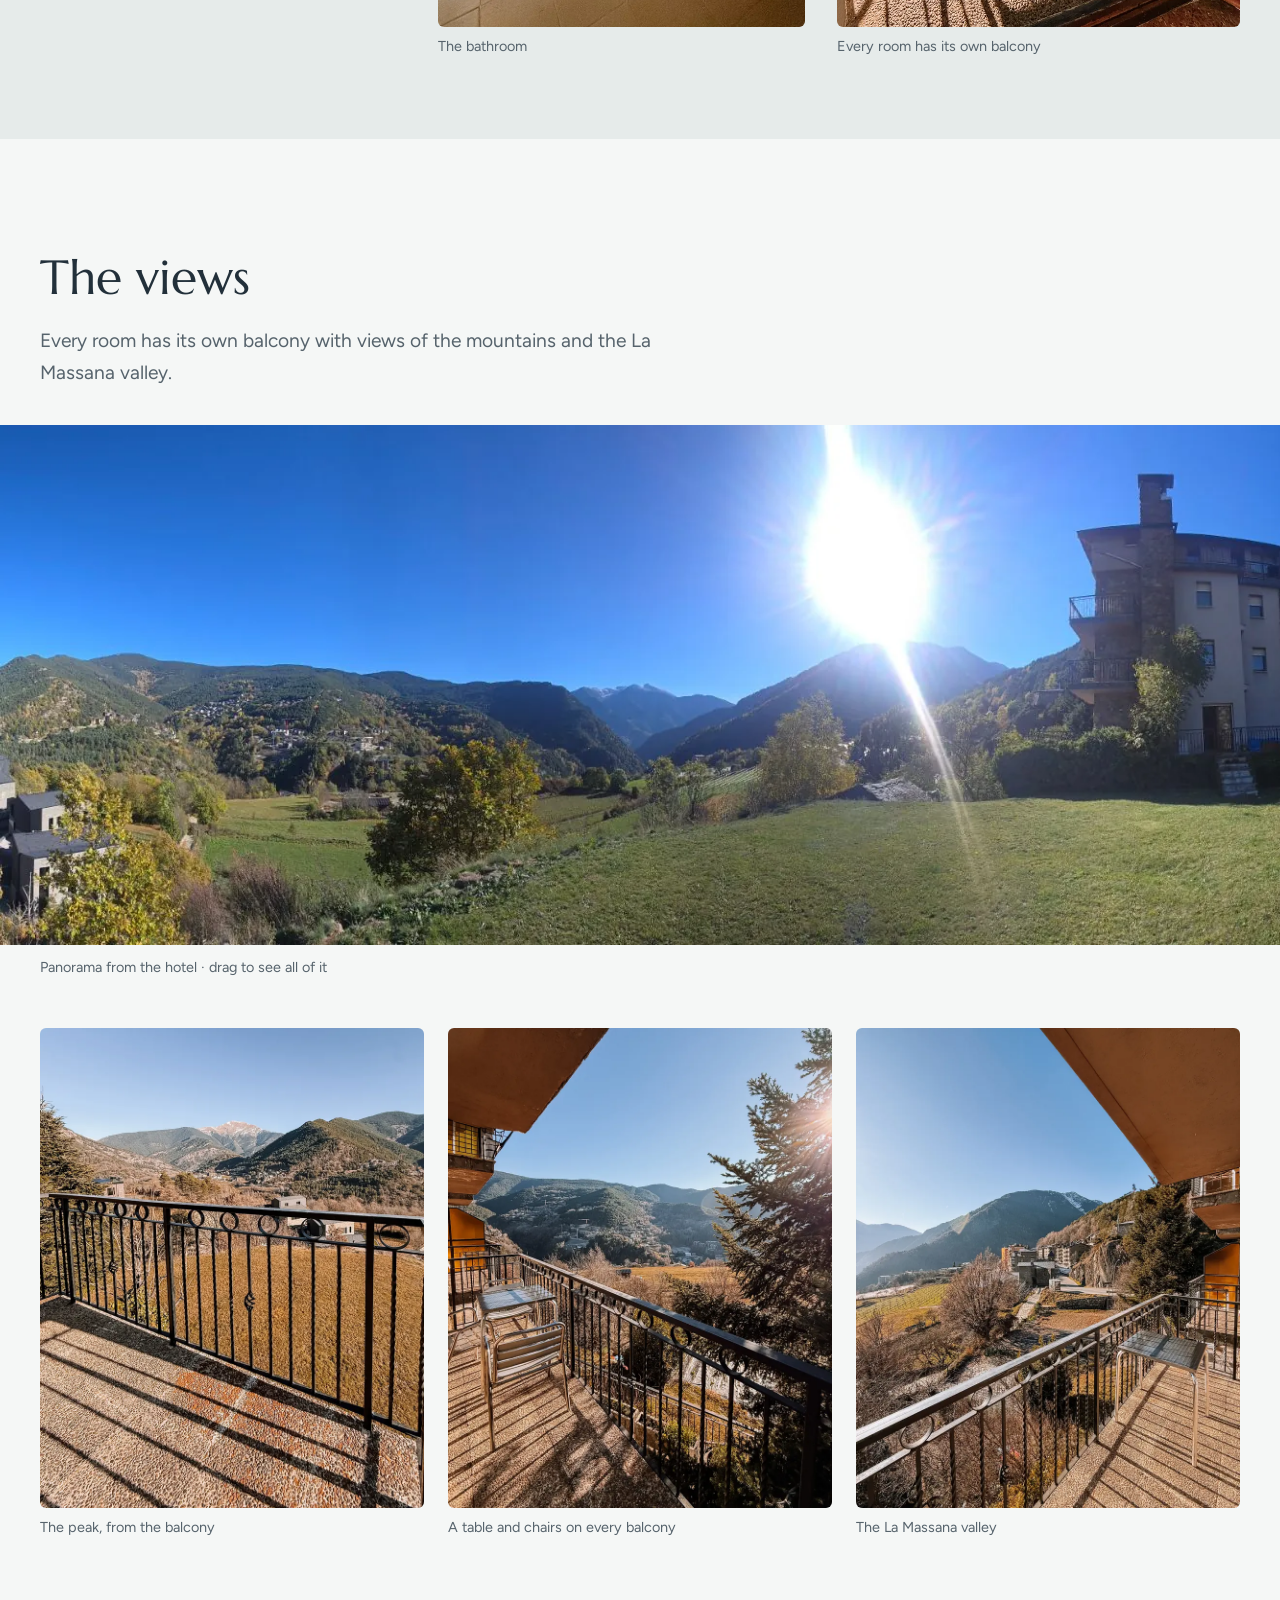
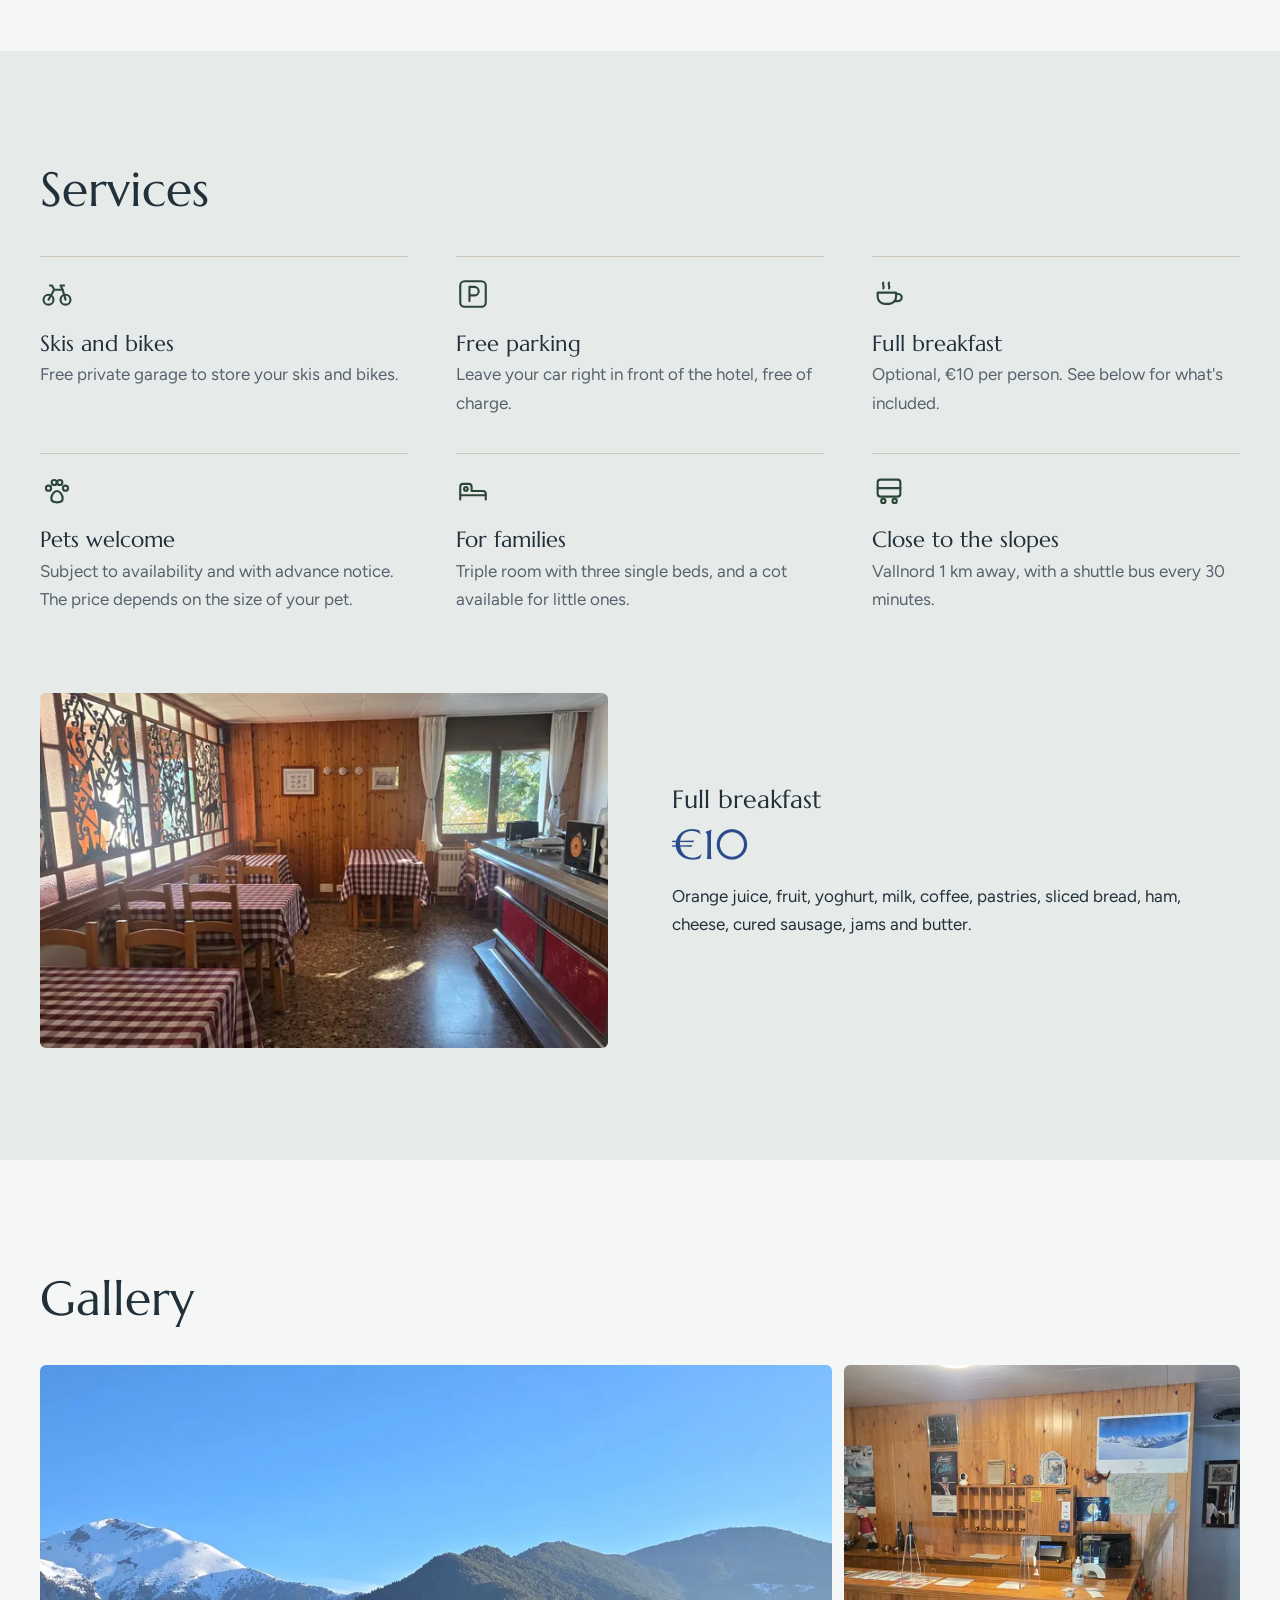
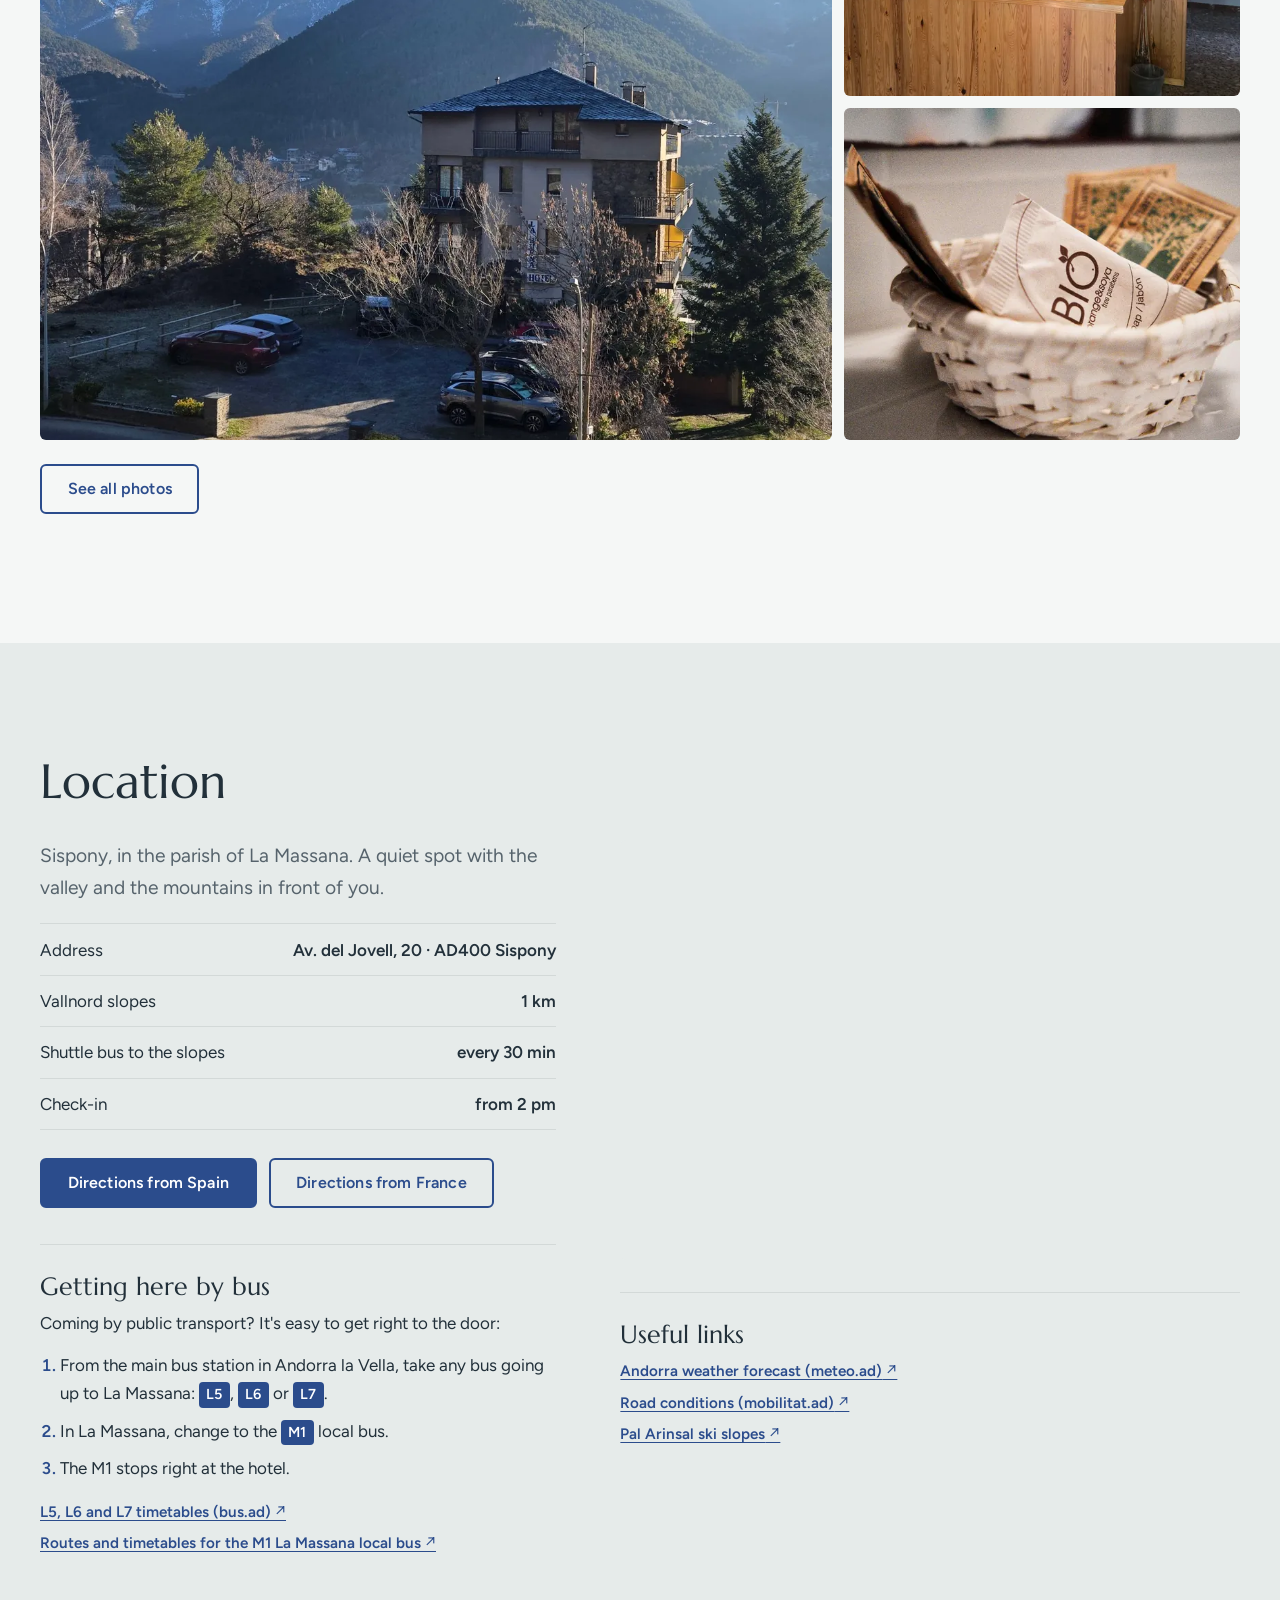
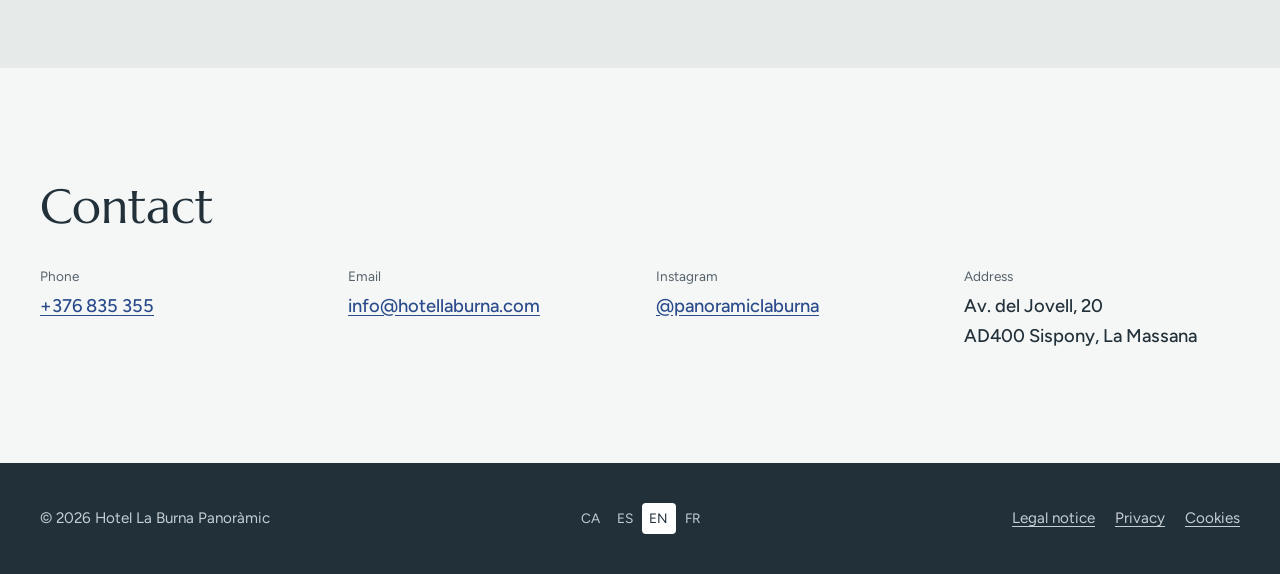
==== commit 4dd15344: "Galeria: 6 fotos més d'habitacions i bany al visor (9 en total), en els 4 idiomes Co-Authored-By: Cl" ====
--- a/en/index.html
+++ b/en/index.html
@@ -276,6 +276,12 @@
           <button type="button" data-full="../assets/img/g-hotel-pic-1600.webp"><img src="../assets/img/g-hotel-pic-700.webp" srcset="../assets/img/g-hotel-pic-700.webp 700w, ../assets/img/g-hotel-pic-1200.webp 1200w" sizes="(max-width: 700px) 100vw, 66vw" alt="The hotel, the car park and the snow-capped peak behind" loading="lazy"></button>
           <button type="button" data-full="../assets/img/g-recepcio-1600.webp"><img src="../assets/img/g-recepcio-600.webp" alt="The hotel reception" loading="lazy"></button>
           <button type="button" data-full="../assets/img/g-amenities-bio-1600.webp"><img src="../assets/img/g-amenities-bio-600.webp" alt="Toiletries" loading="lazy"></button>
+          <button type="button" hidden data-full="../assets/img/g-doble-matrimoni-1600.webp"><img src="../assets/img/g-doble-matrimoni-600.webp" alt="Double room with a large bed and balcony access" loading="lazy"></button>
+          <button type="button" hidden data-full="../assets/img/g-doble-twin-1600.webp"><img src="../assets/img/g-doble-twin-600.webp" alt="Double room with two beds" loading="lazy"></button>
+          <button type="button" hidden data-full="../assets/img/g-doble-junts-1600.webp"><img src="../assets/img/g-doble-junts-600.webp" alt="Double room with two beds pushed together" loading="lazy"></button>
+          <button type="button" hidden data-full="../assets/img/g-doble-capcal-1600.webp"><img src="../assets/img/g-doble-capcal-600.webp" alt="Wooden headboard and cushions in a double room" loading="lazy"></button>
+          <button type="button" hidden data-full="../assets/img/g-triple-llits-1600.webp"><img src="../assets/img/g-triple-llits-600.webp" alt="Triple room with three single beds" loading="lazy"></button>
+          <button type="button" hidden data-full="../assets/img/g-lavabo-1600.webp"><img src="../assets/img/g-lavabo-600.webp" alt="Washbasin with toiletries" loading="lazy"></button>
         </div>
         <p class="gallery-more"><button class="button button--ghost" type="button" data-gallery-all>See all photos</button></p>
       </div>
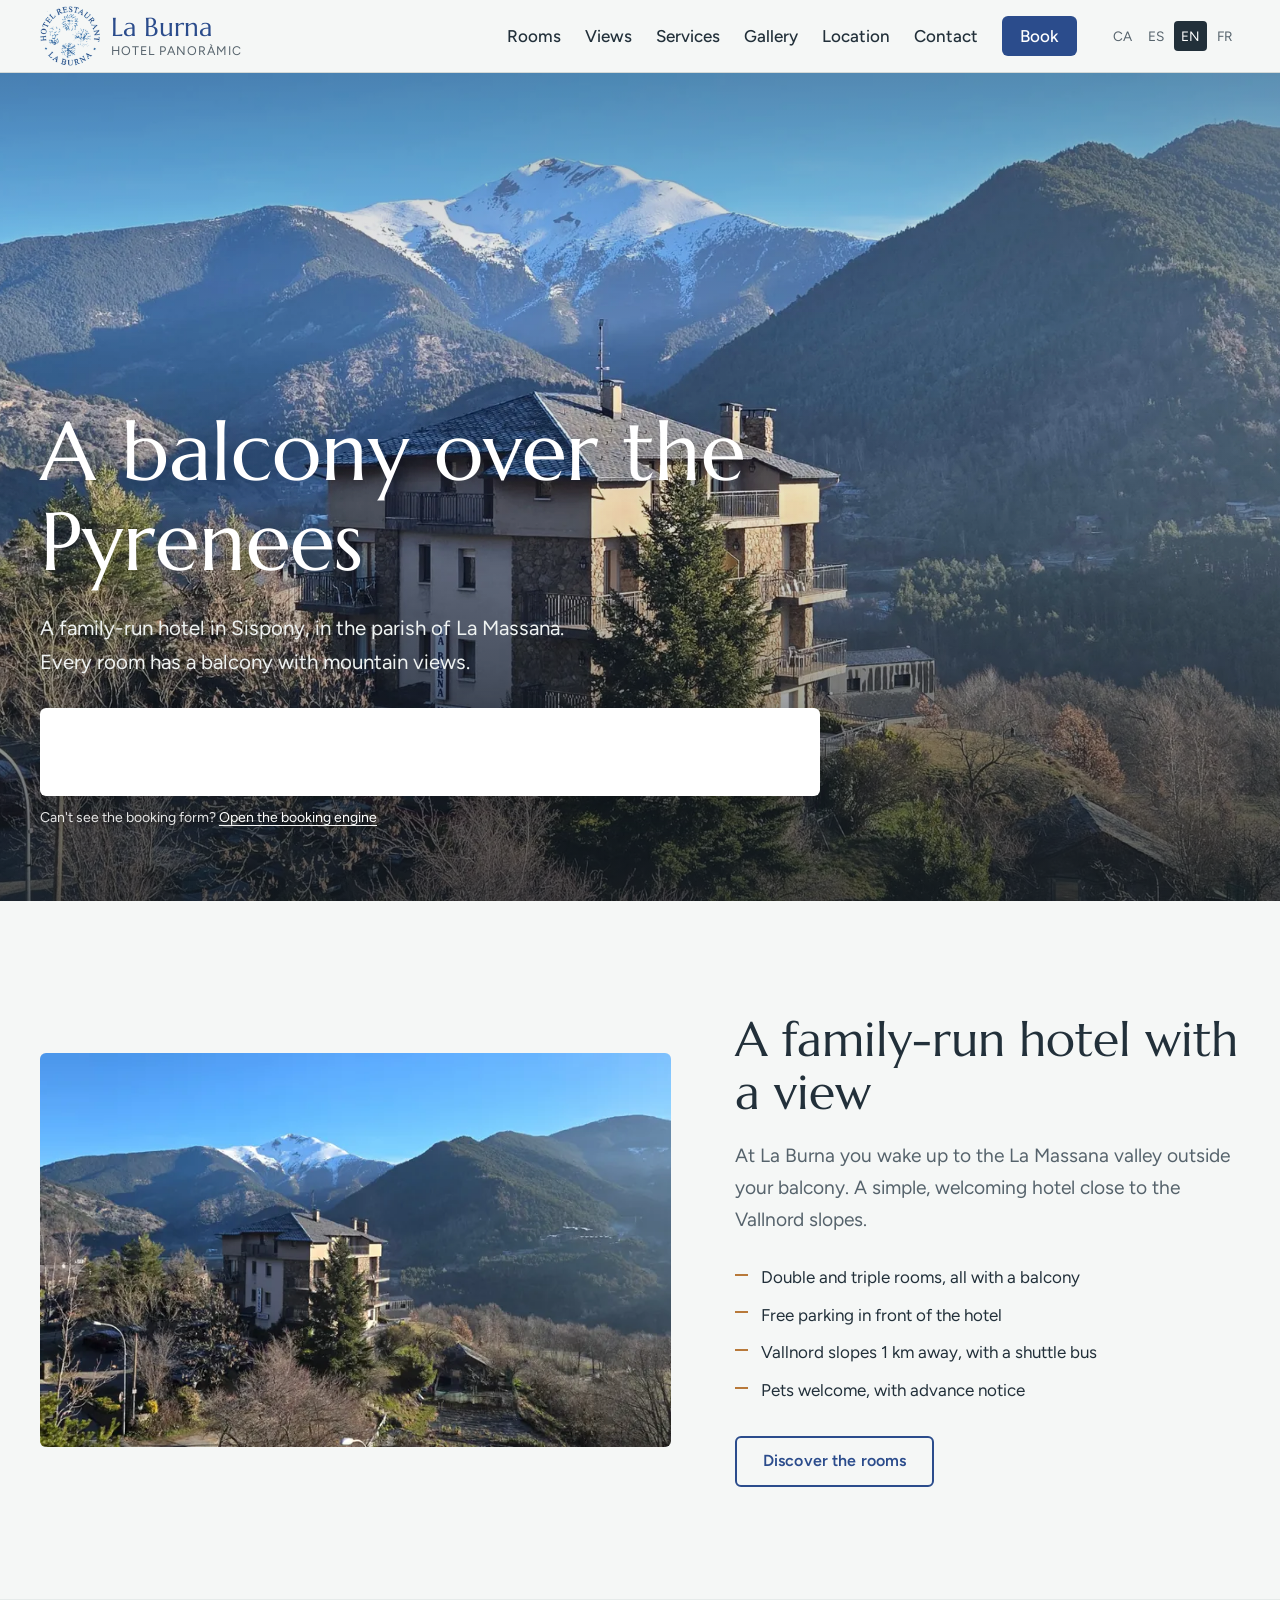
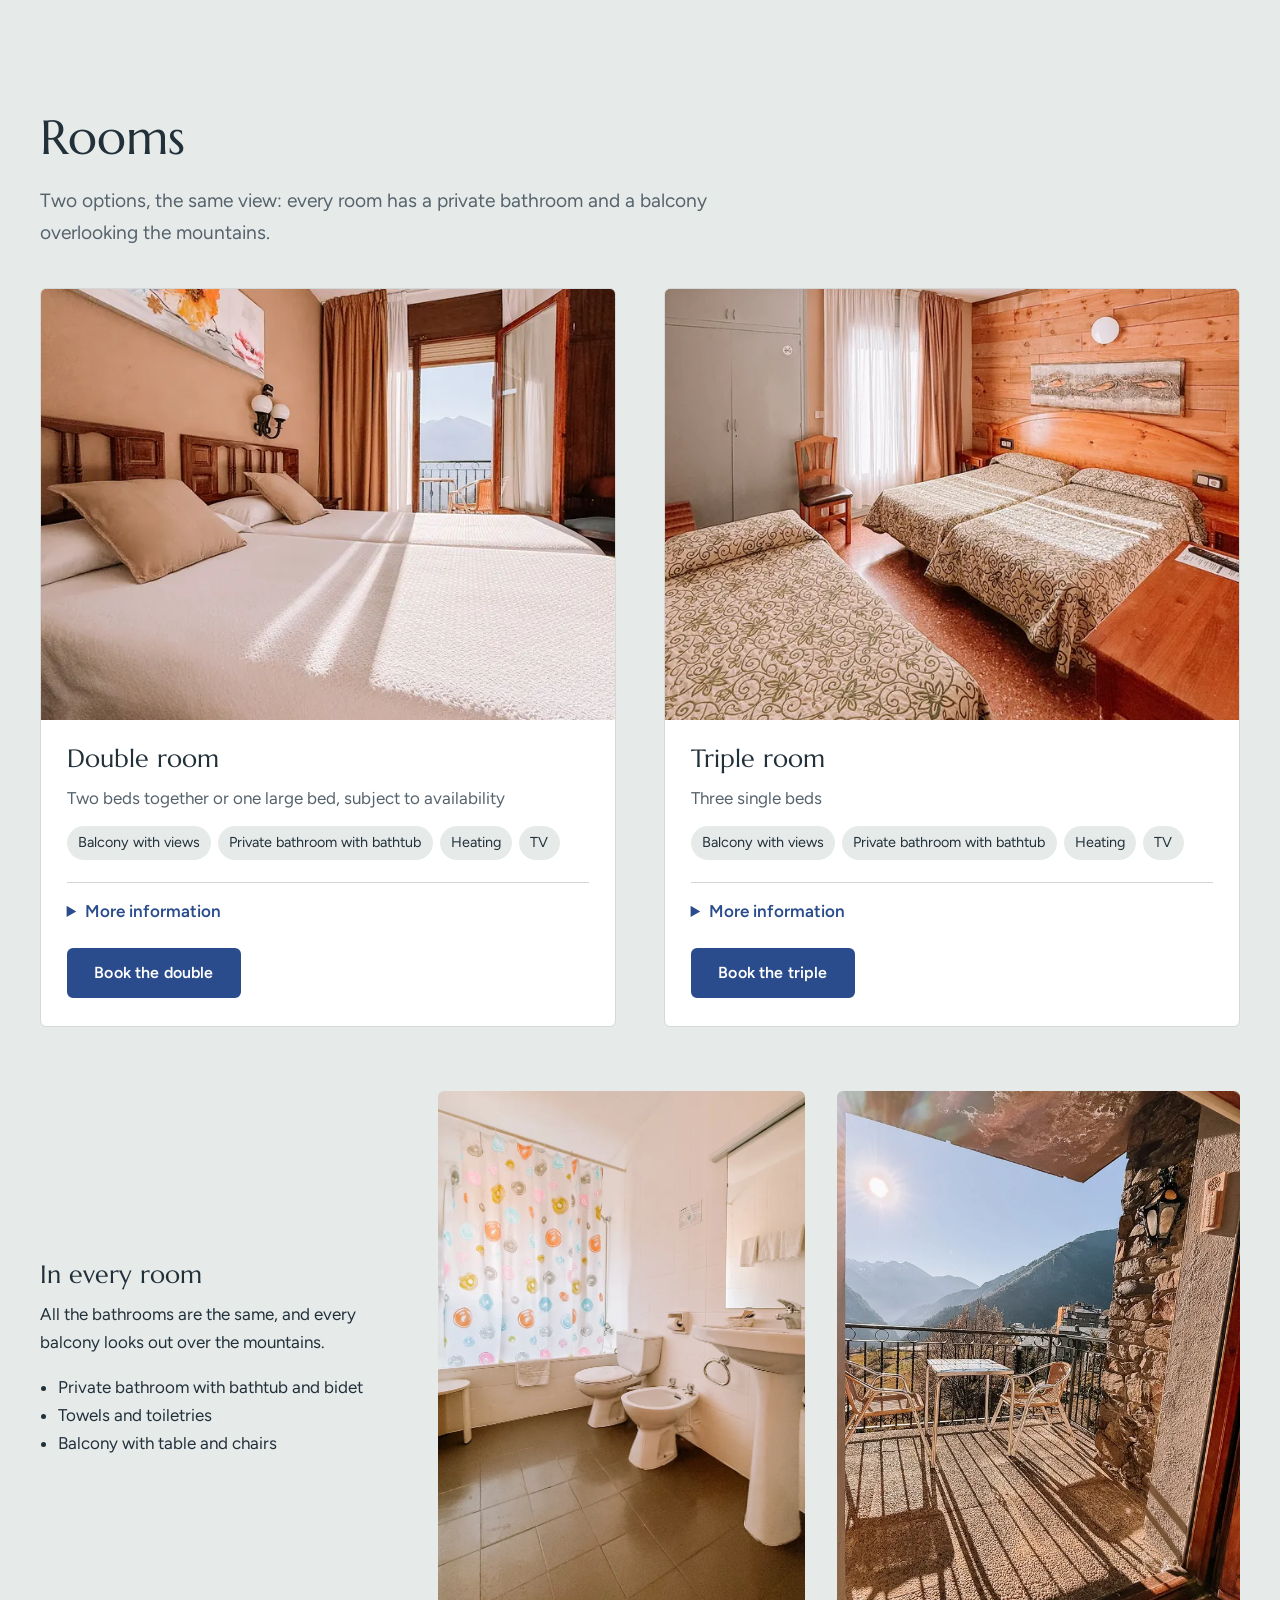
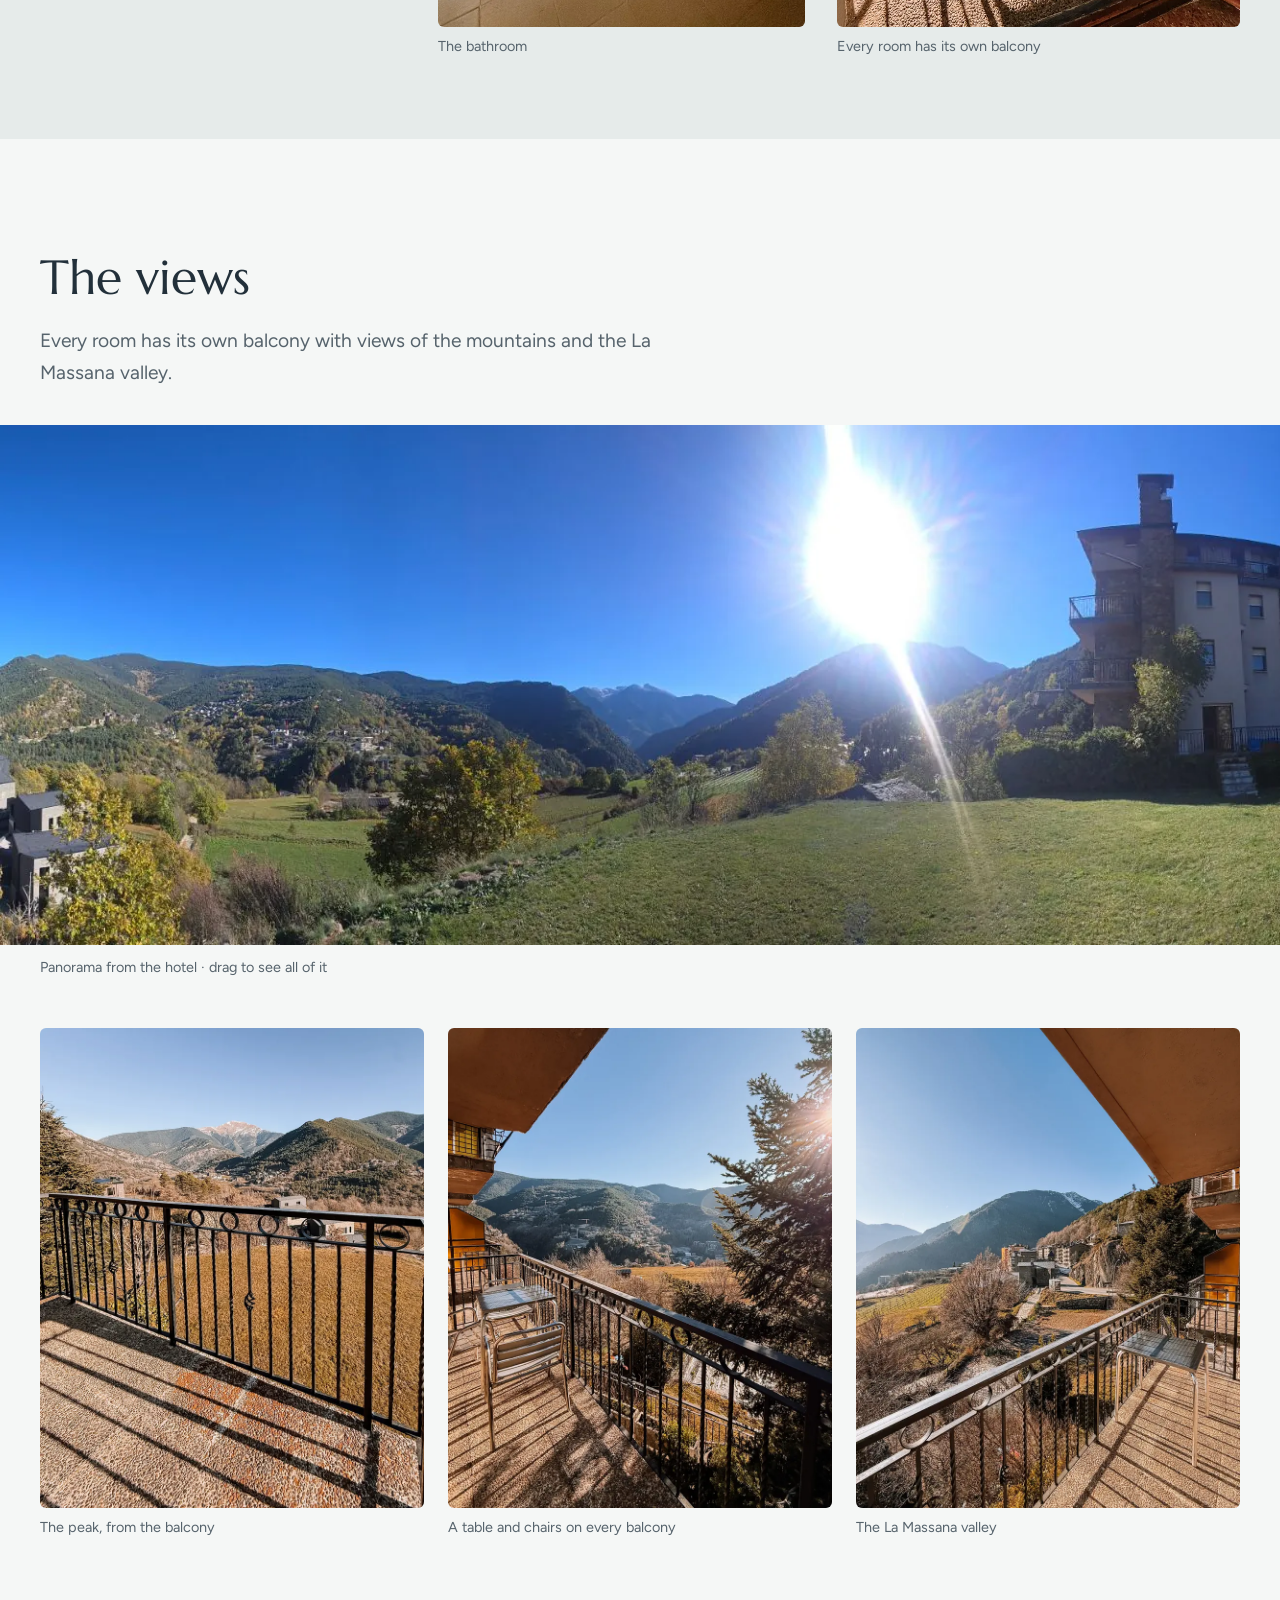
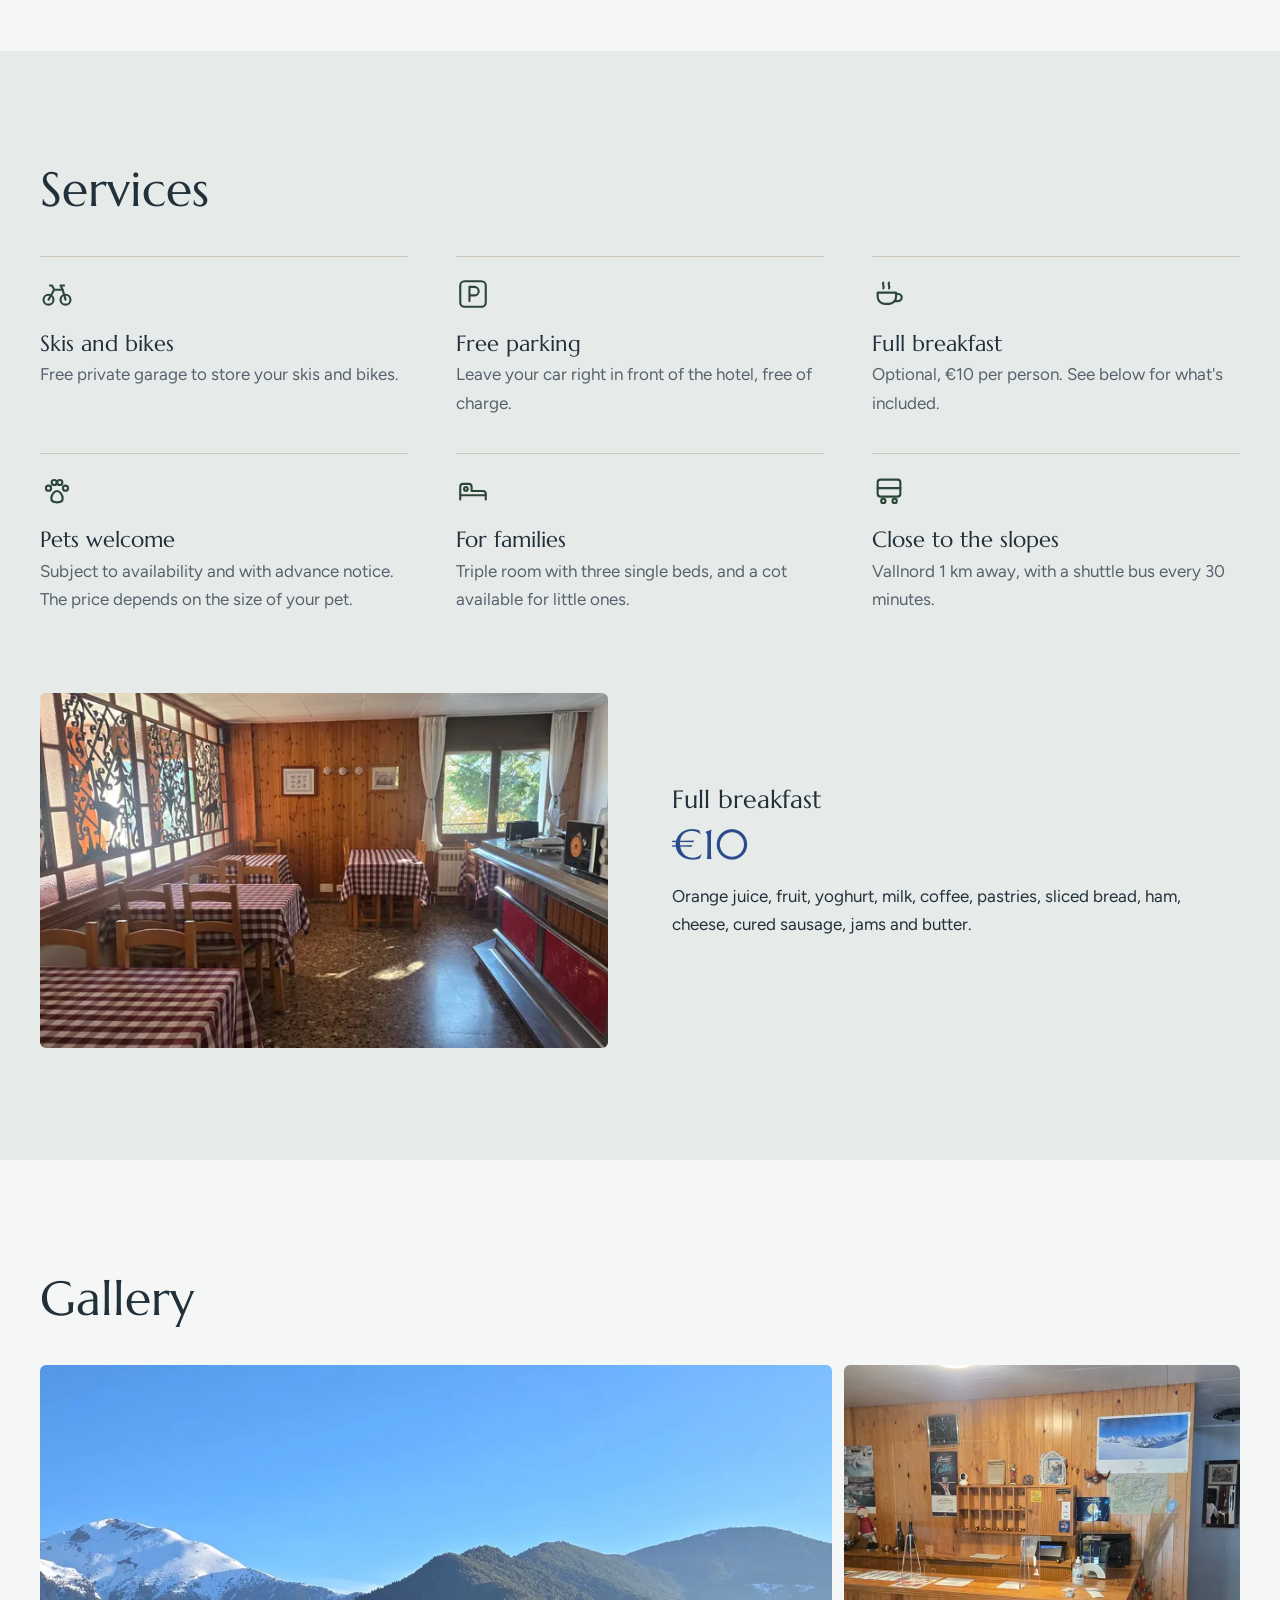
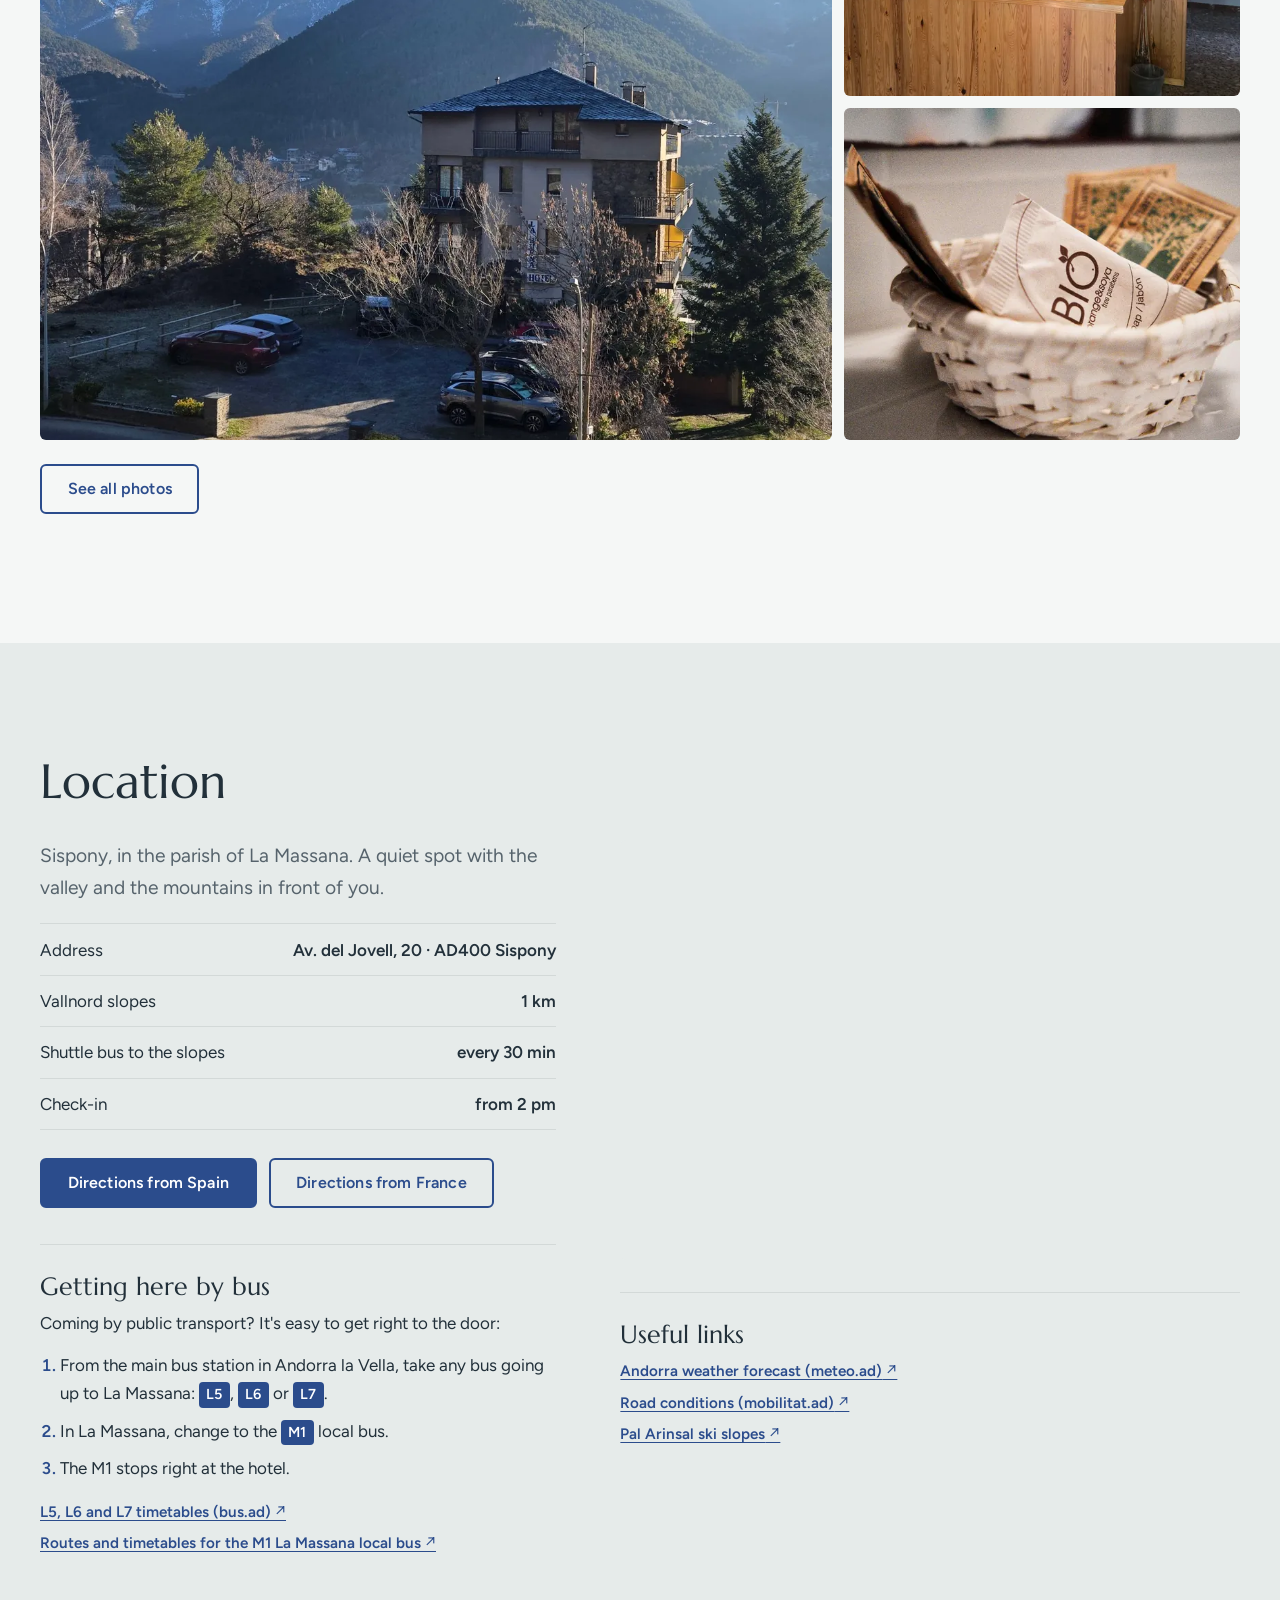
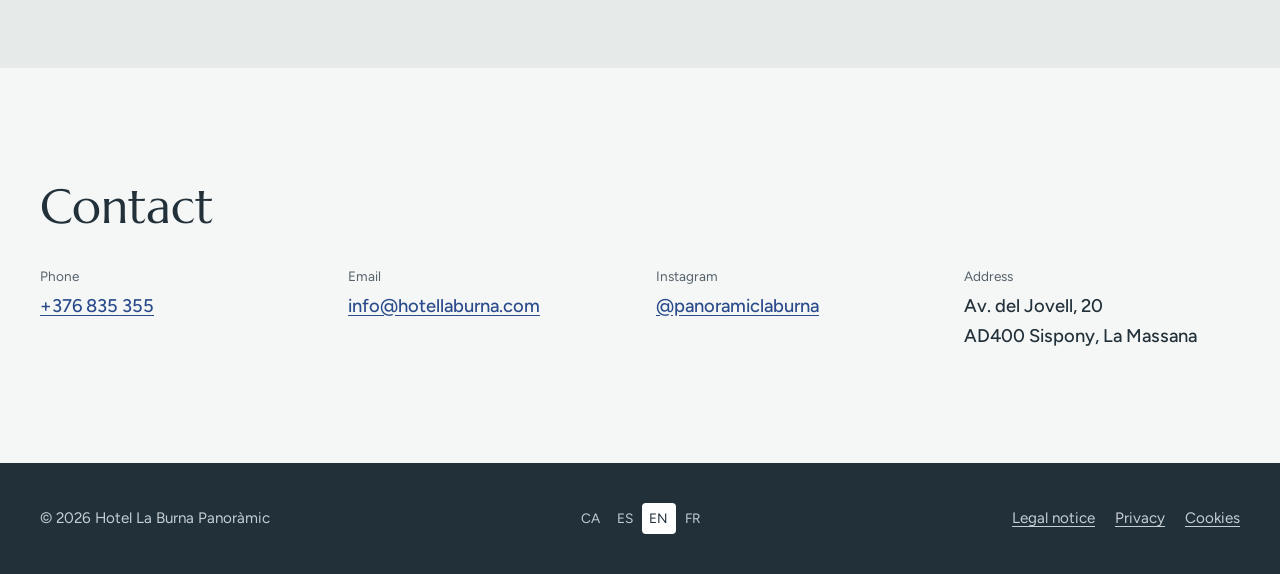
==== commit eee3dbff: "Capçalera: segell del logo (fons transparent) al costat de «La Burna», a totes les pàgines Co-Author" ====
--- a/en/index.html
+++ b/en/index.html
@@ -27,7 +27,7 @@
   <link rel="preconnect" href="https://fonts.googleapis.com">
   <link rel="preconnect" href="https://fonts.gstatic.com" crossorigin>
   <link href="https://fonts.googleapis.com/css2?family=Figtree:wght@400;500;600&family=Marcellus&display=swap" rel="stylesheet">
-  <link rel="stylesheet" href="../css/styles.css?v=7">
+  <link rel="stylesheet" href="../css/styles.css?v=8">
   <link rel="preload" as="image" href="../assets/img/hero-hivern-1920.webp" media="(min-width: 700px)">
   <script src="../js/main.js?v=5" defer></script>
 
@@ -58,8 +58,11 @@
   <header class="header">
     <div class="container header__inner">
       <a class="header__logo" href="/en/" aria-label="Hotel La Burna Panoràmic, home">
-        <strong>La Burna</strong>
-        <span>HOTEL PANORÀMIC</span>
+        <img src="../assets/img/logo-segell-96.png" srcset="../assets/img/logo-segell-96.png 1x, ../assets/img/logo-segell-192.png 2x" width="60" height="60" alt="">
+        <span class="header__logo-text">
+          <strong>La Burna</strong>
+          <span>HOTEL PANORÀMIC</span>
+        </span>
       </a>
 
       <button class="header__toggle" type="button" aria-expanded="false" aria-controls="menu" aria-label="Open menu">
--- a/css/styles.css
+++ b/css/styles.css
@@ -84,9 +84,12 @@
   border-bottom: 1px solid var(--linia);
 }
 .header__inner { display: flex; align-items: center; gap: 1.5rem; min-height: 72px; }
-.header__logo { display: flex; flex-direction: column; text-decoration: none; color: var(--pissarra); line-height: 1; }
+.header__logo { display: flex; align-items: center; gap: .7rem; text-decoration: none; color: var(--pissarra); line-height: 1; }
+.header__logo img { width: 60px; height: 60px; flex: none; }
+.header__logo-text { display: flex; flex-direction: column; }
 .header__logo strong { font: 400 1.6rem/1 var(--display); color: var(--blau); }
-.header__logo span { font-size: .78rem; letter-spacing: .08em; color: var(--text-suau); margin-top: .3rem; }
+.header__logo-text span { font-size: .78rem; letter-spacing: .08em; color: var(--text-suau); margin-top: .3rem; }
+@media (max-width: 520px) { .header__logo img { width: 46px; height: 46px; } .header__logo { gap: .5rem; } }
 .nav { margin-left: auto; display: flex; align-items: center; gap: 1.75rem; }
 .nav__list, .lang { list-style: none; margin: 0; padding: 0; display: flex; align-items: center; }
 .nav__list { gap: 1.5rem; }
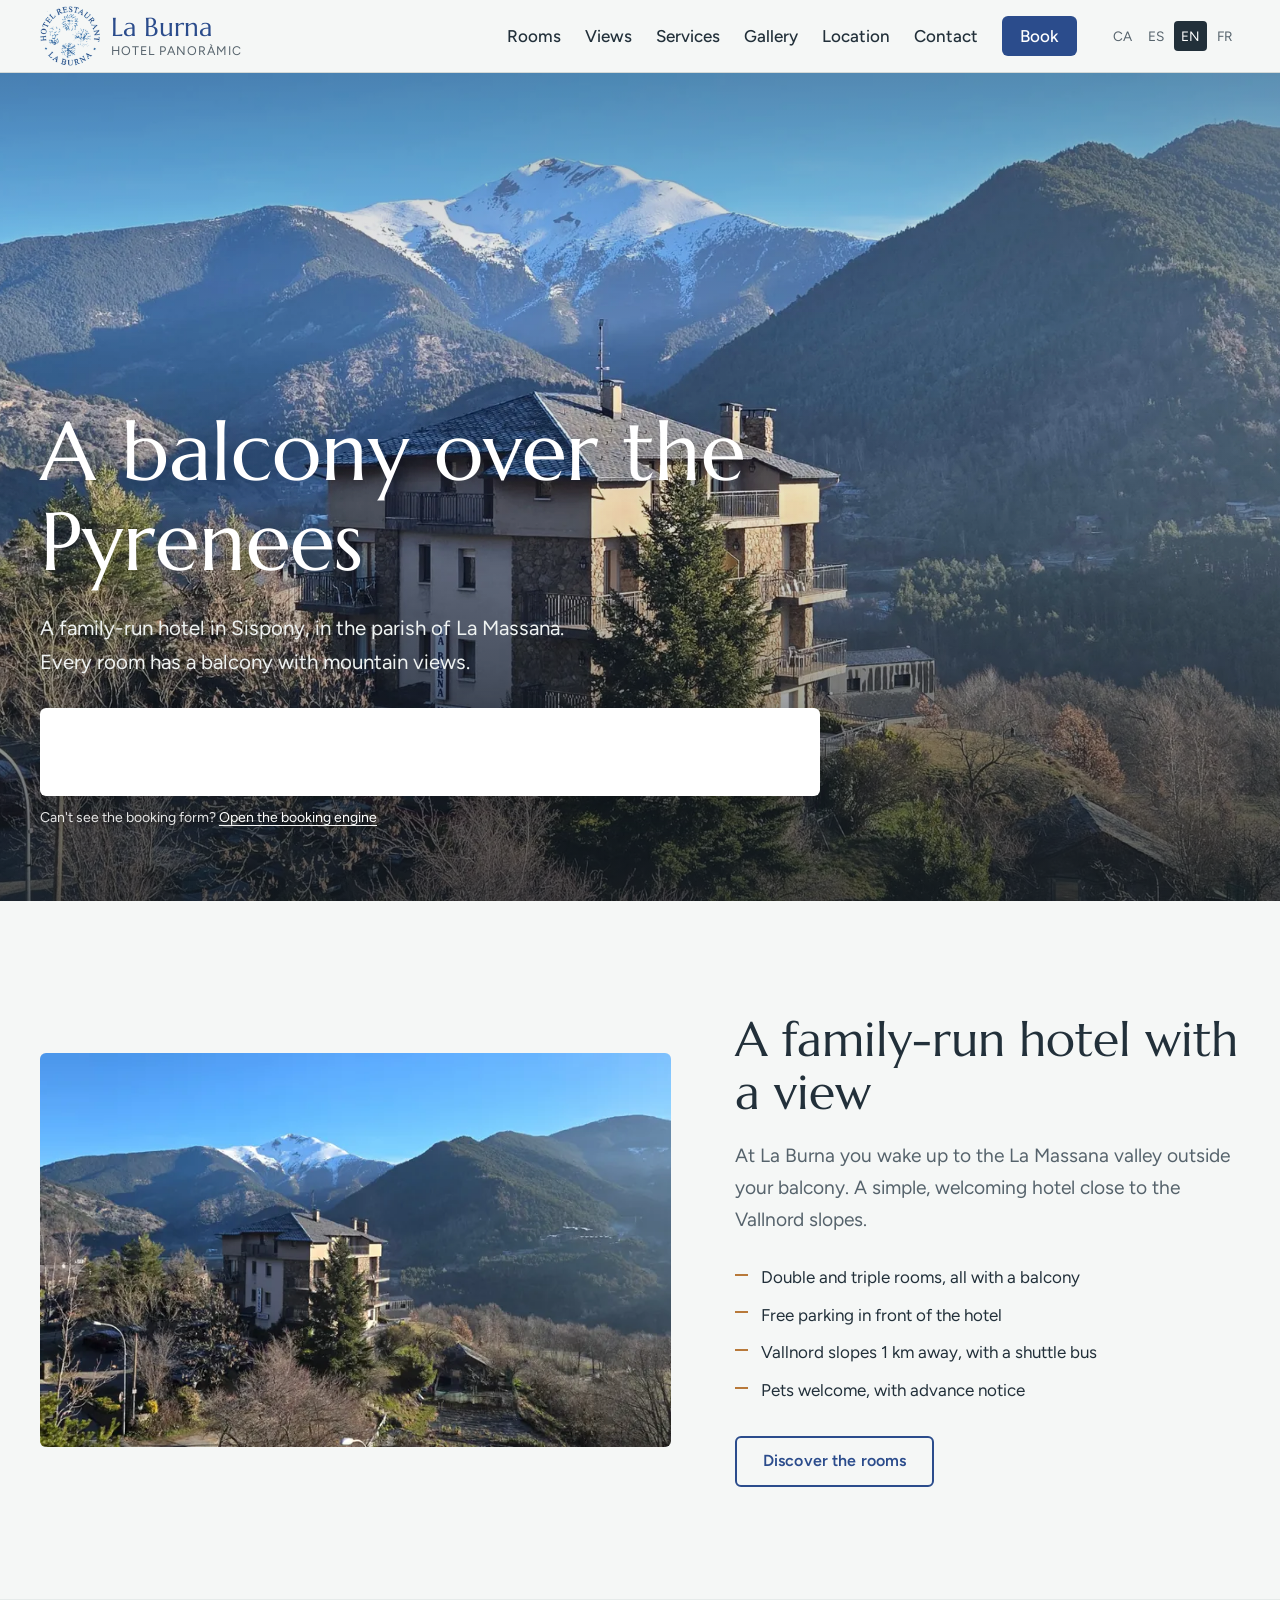
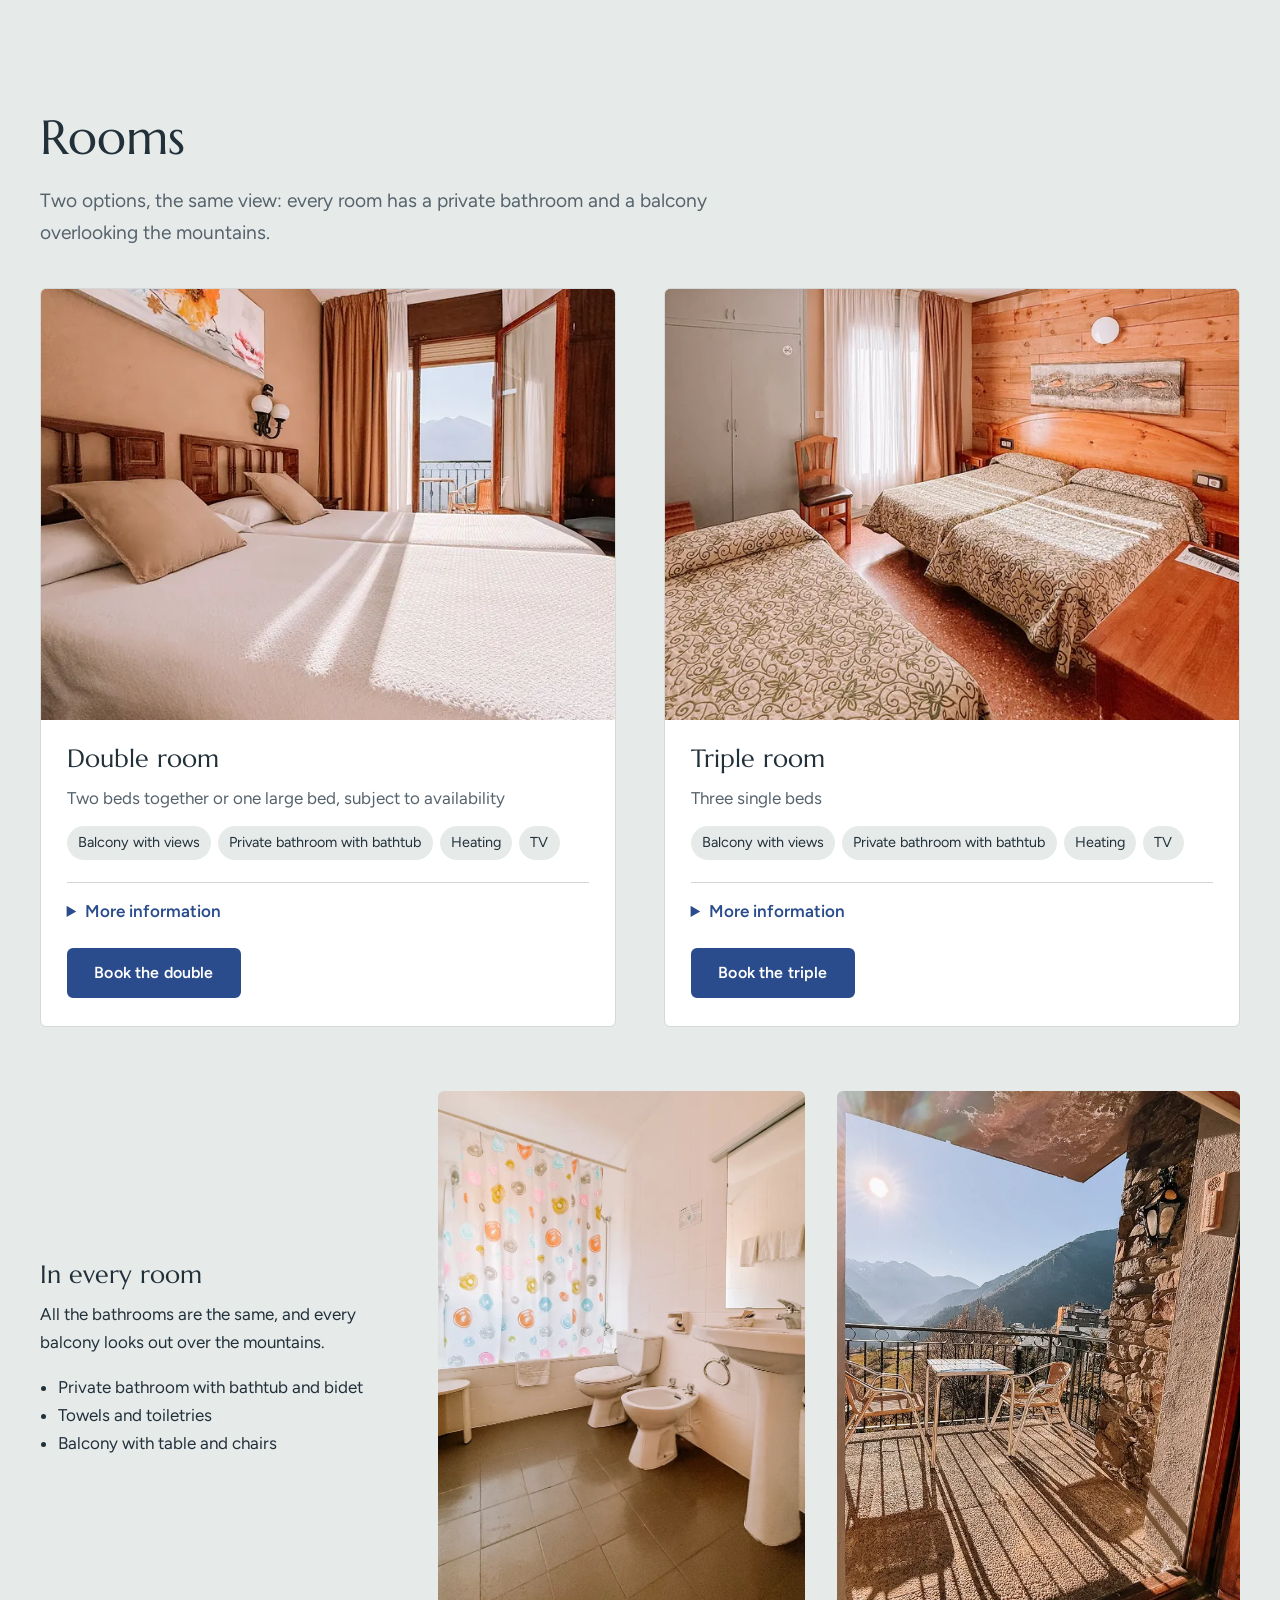
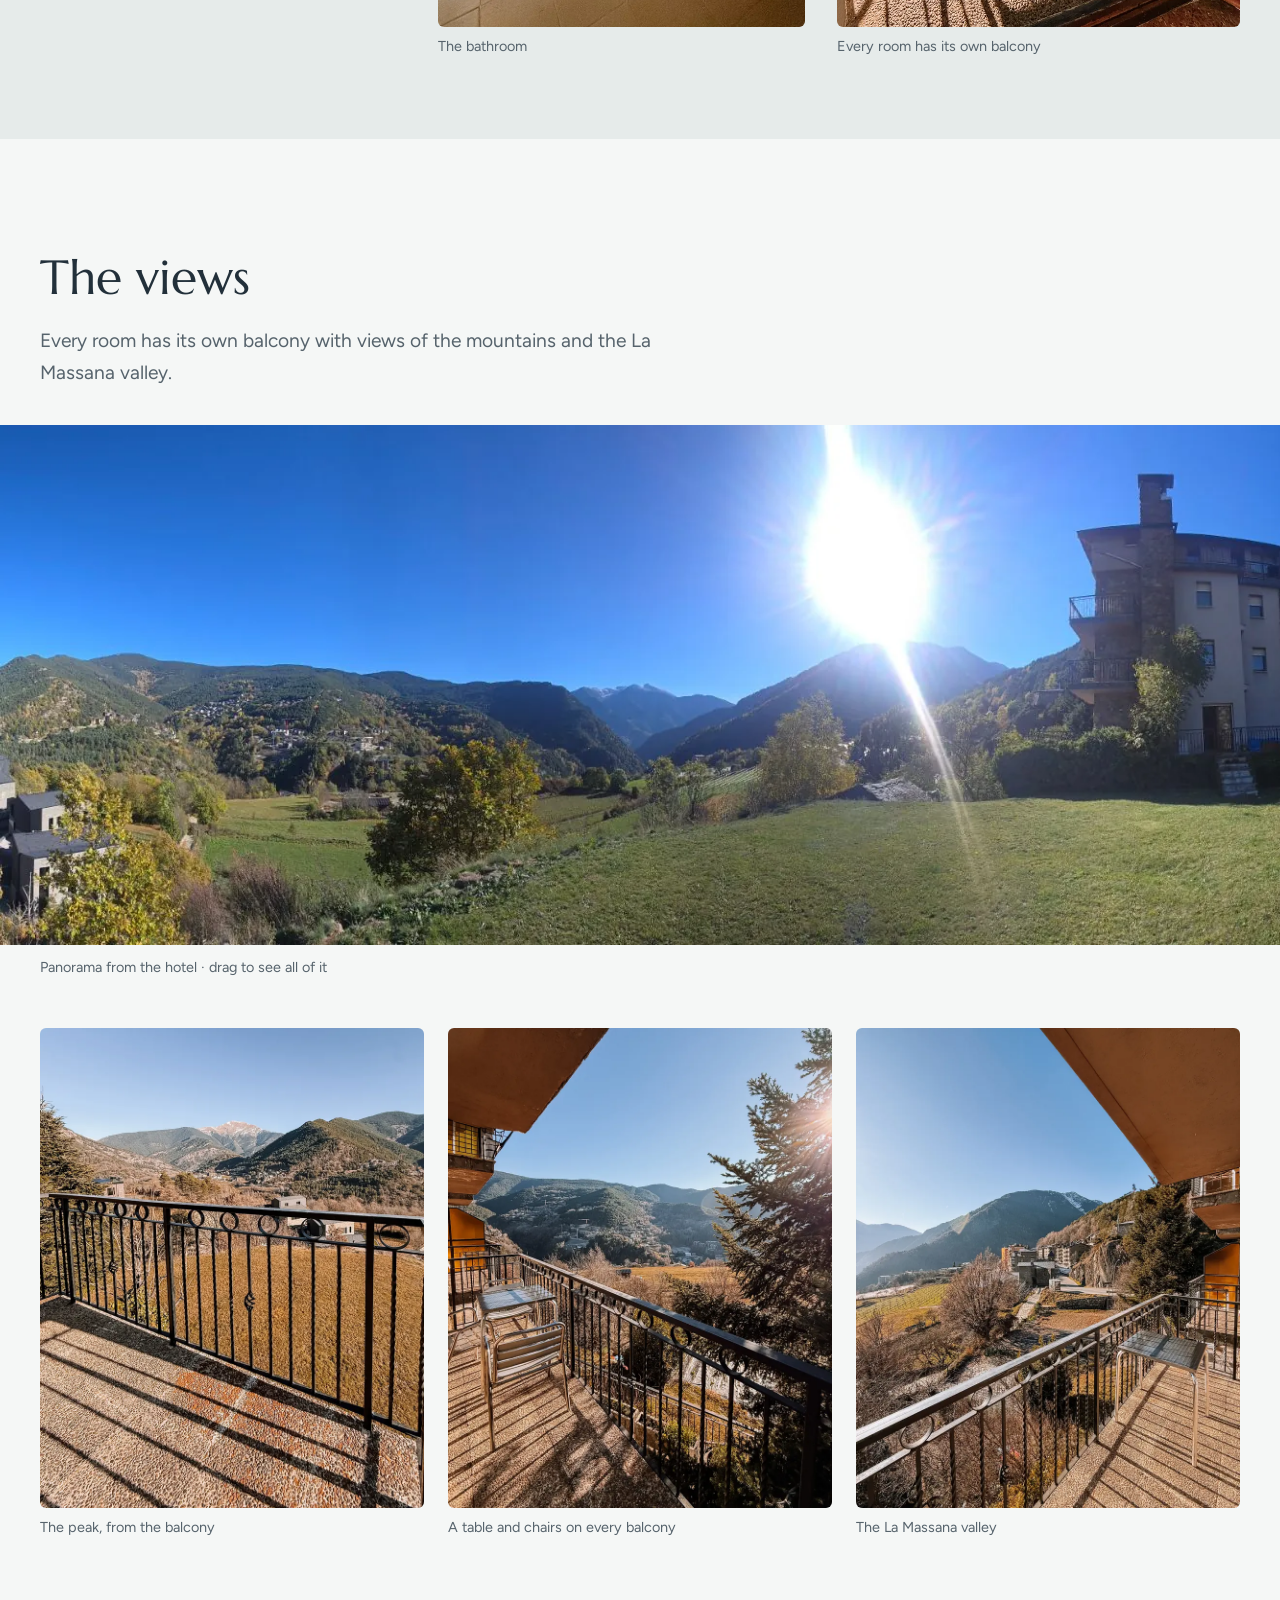
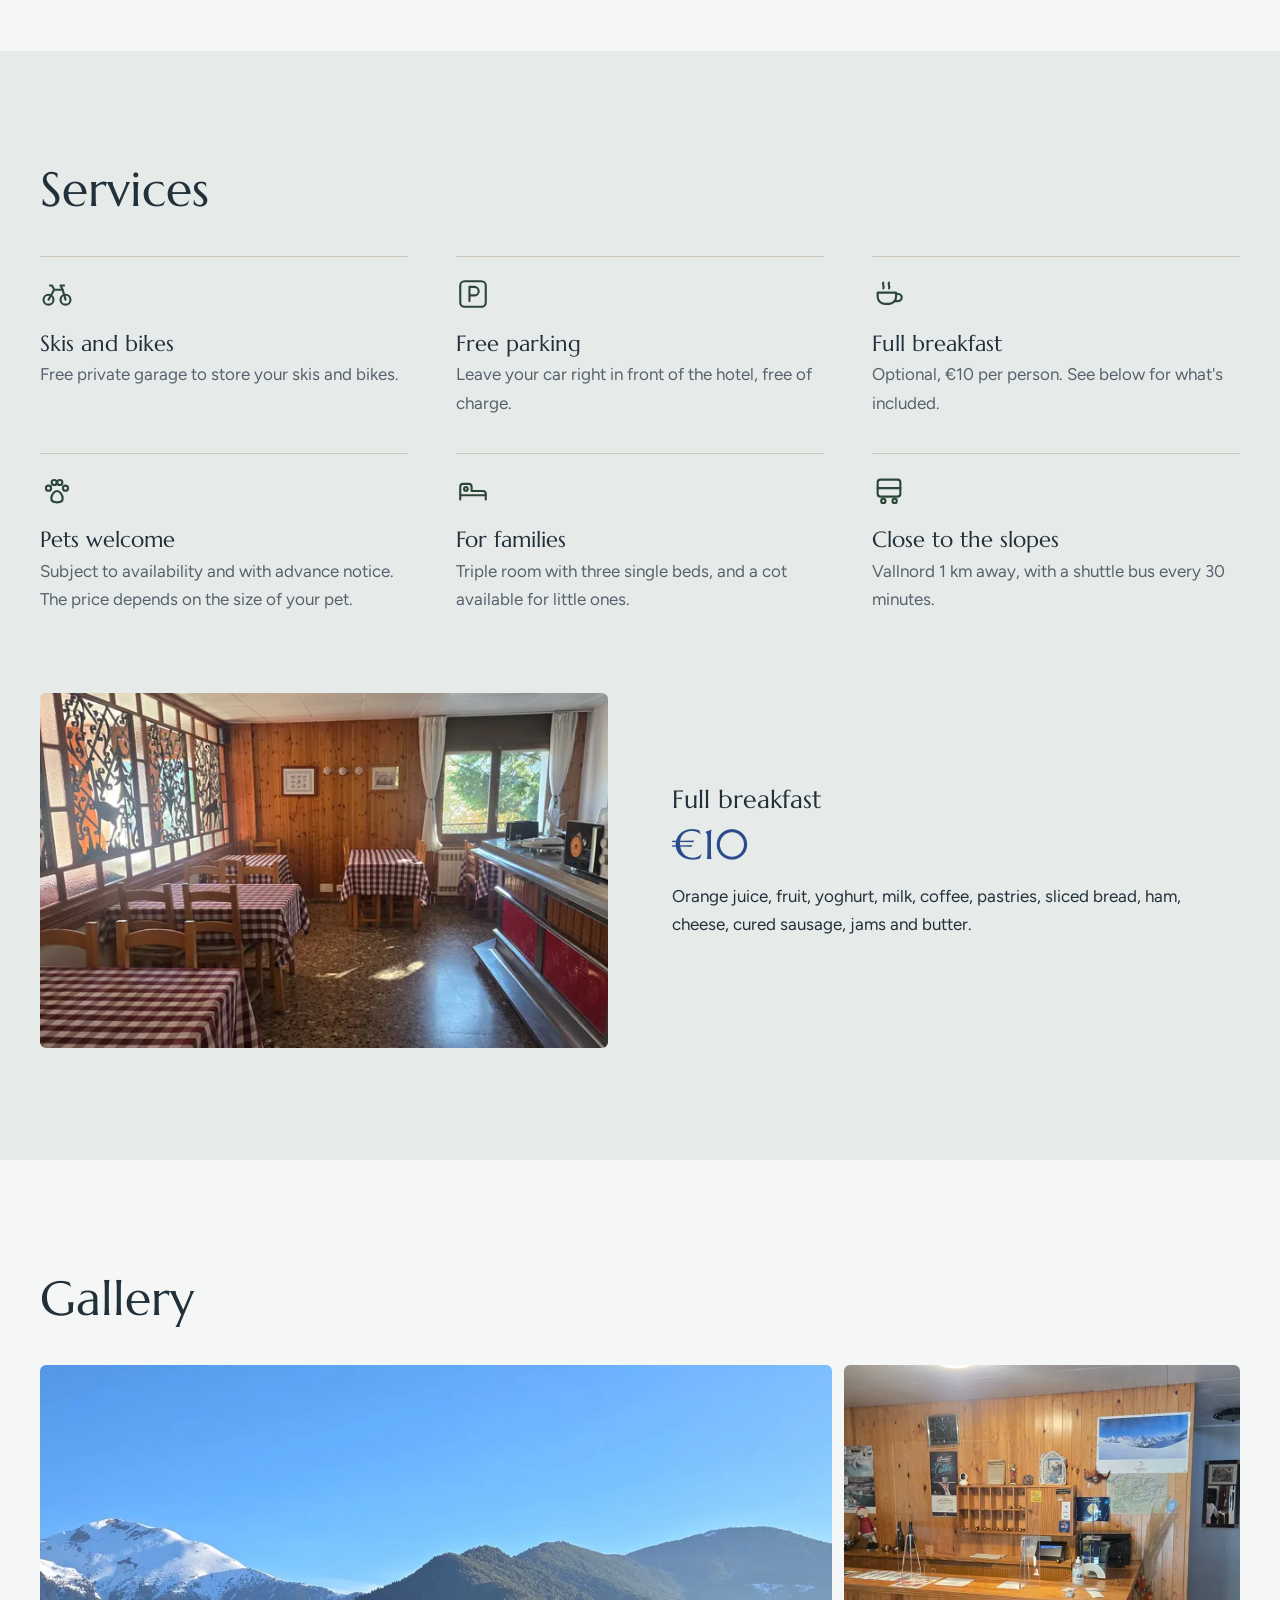
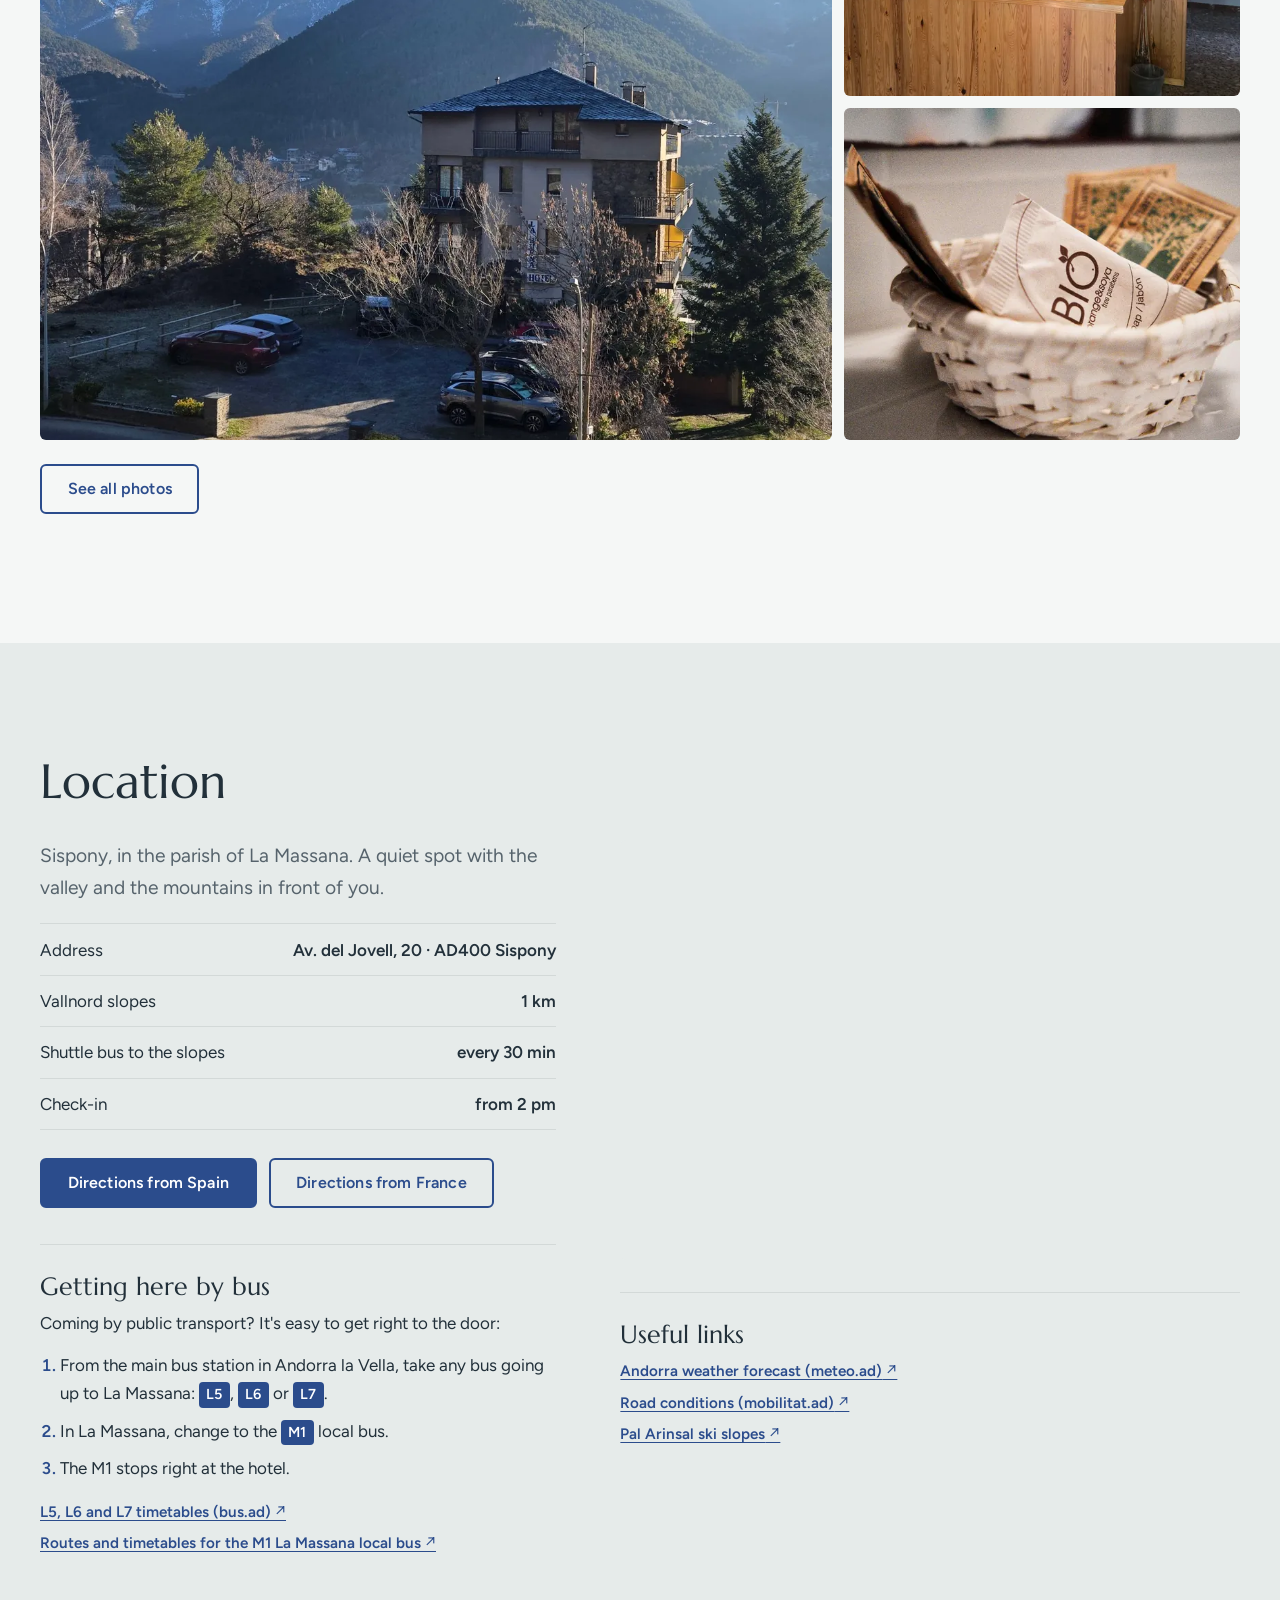
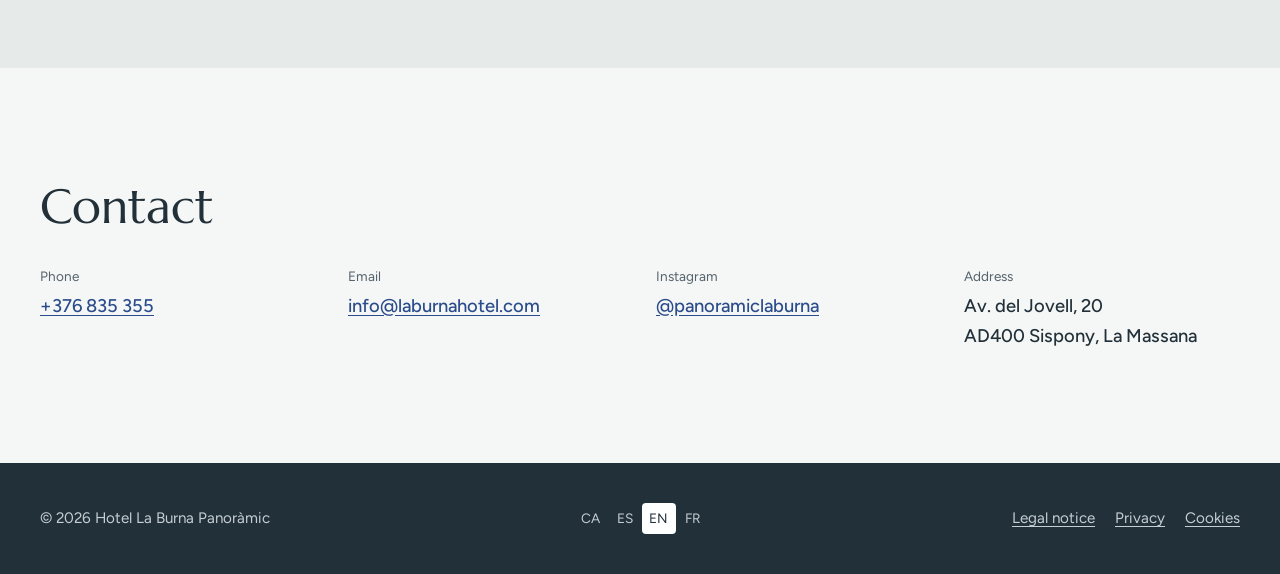
==== commit 51bdbfaa: "Correu de contacte: info@laburnahotel.com (la bústia real a Plesk; hotellaburna.com no té servidor d" ====
--- a/en/index.html
+++ b/en/index.html
@@ -39,7 +39,7 @@
     "name": "Hotel La Burna Panoràmic",
     "url": "https://laburnahotel.com/en/",
     "telephone": "+376 835 355",
-    "email": "info@hotellaburna.com",
+    "email": "info@laburnahotel.com",
     "address": {
       "@type": "PostalAddress",
       "streetAddress": "Av. del Jovell, 20",
@@ -342,7 +342,7 @@
         <h2 id="contact-title">Contact</h2>
         <address class="contact">
           <div><small>Phone</small><a href="tel:+376835355">+376 835 355</a></div>
-          <div><small>Email</small><a href="mailto:info@hotellaburna.com">info@hotellaburna.com</a></div>
+          <div><small>Email</small><a href="mailto:info@laburnahotel.com">info@laburnahotel.com</a></div>
           <div><small>Instagram</small><a href="https://www.instagram.com/panoramiclaburna" target="_blank" rel="noopener">@panoramiclaburna</a></div>
           <div><small>Address</small><span>Av. del Jovell, 20<br>AD400 Sispony, La Massana</span></div>
         </address>
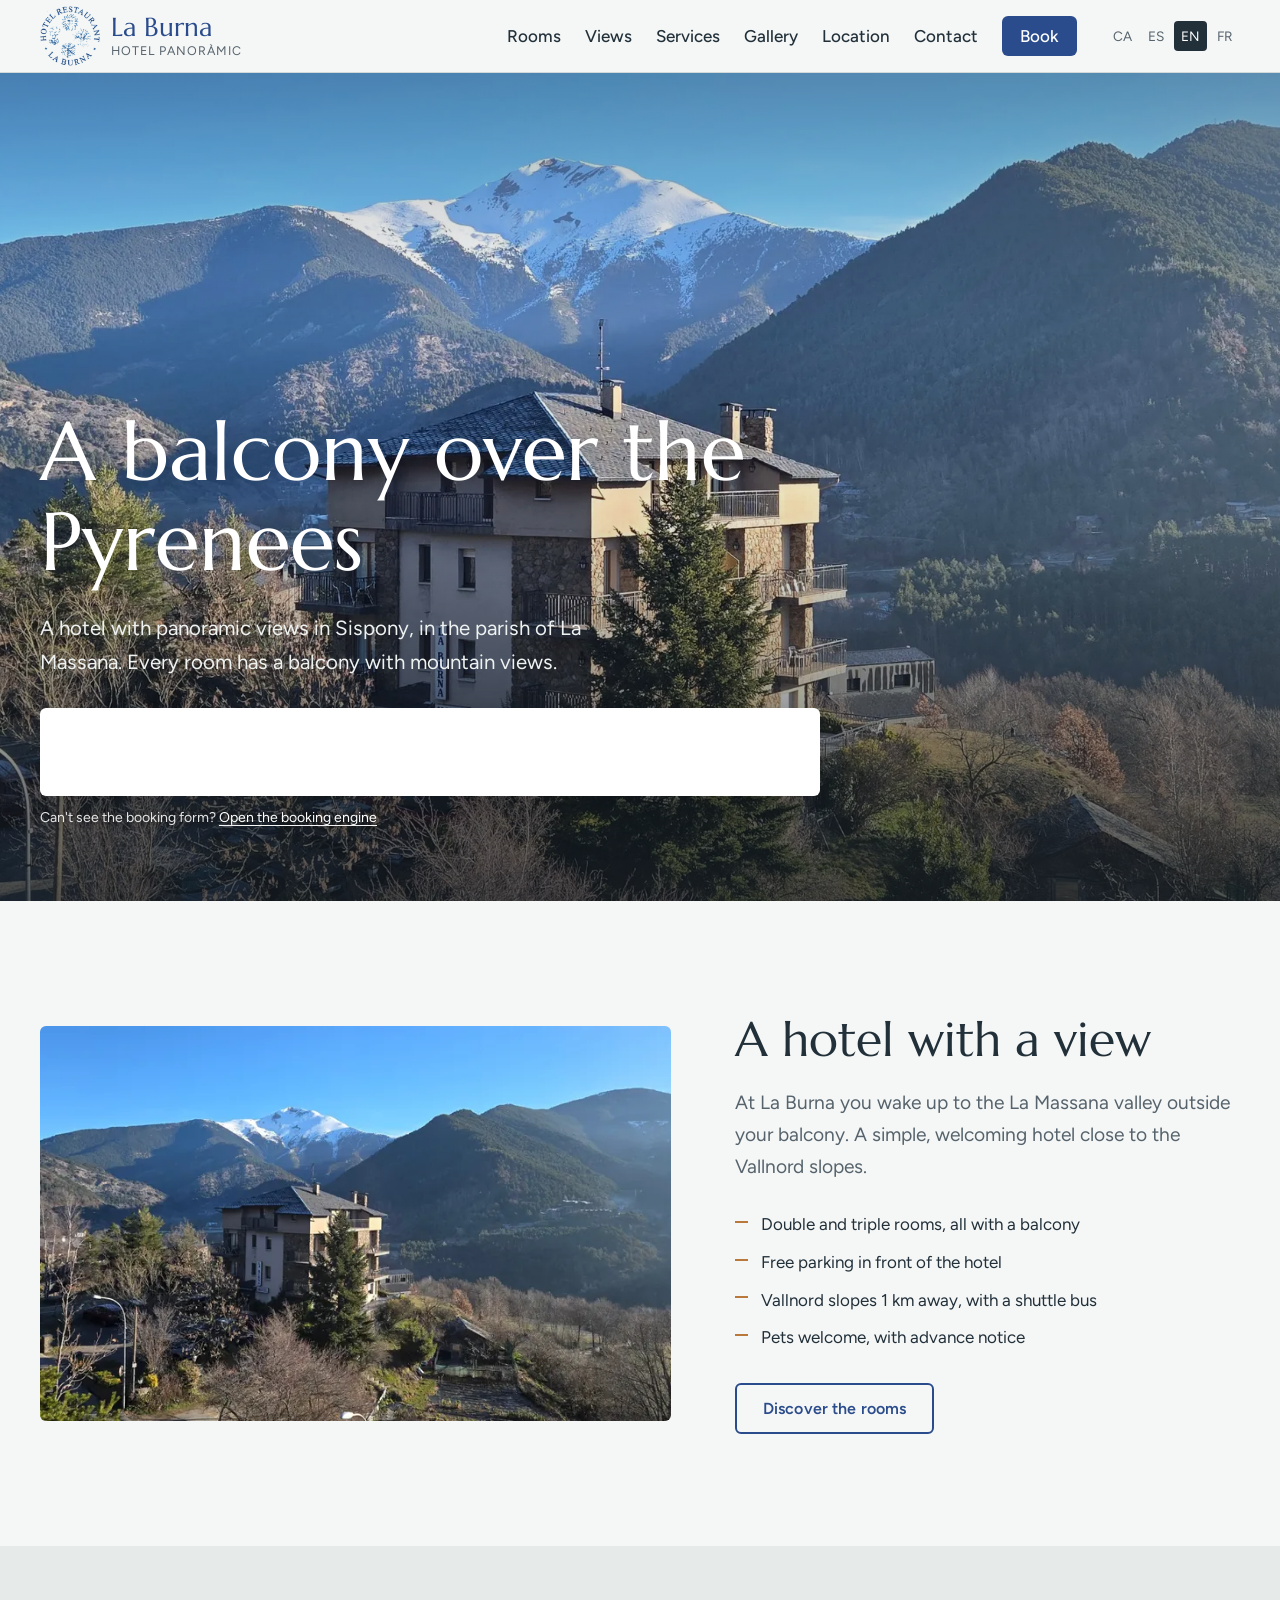
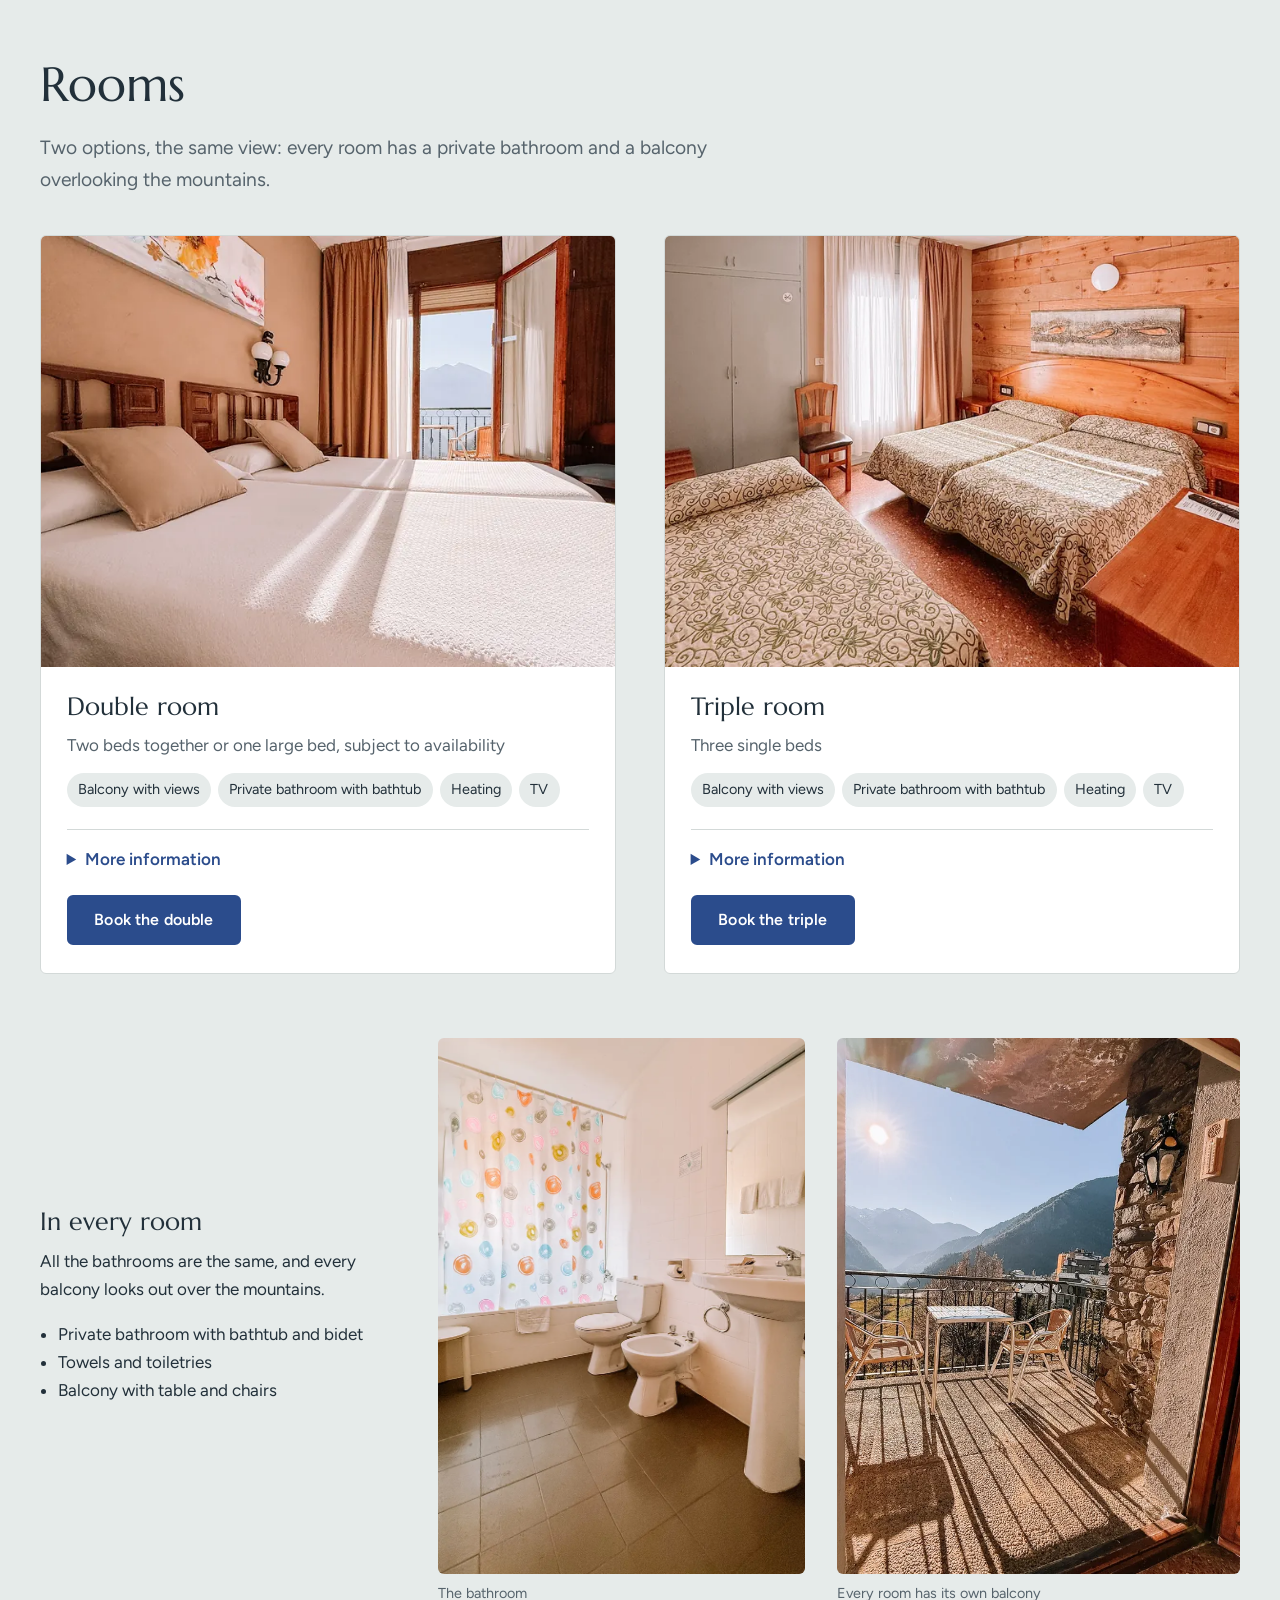
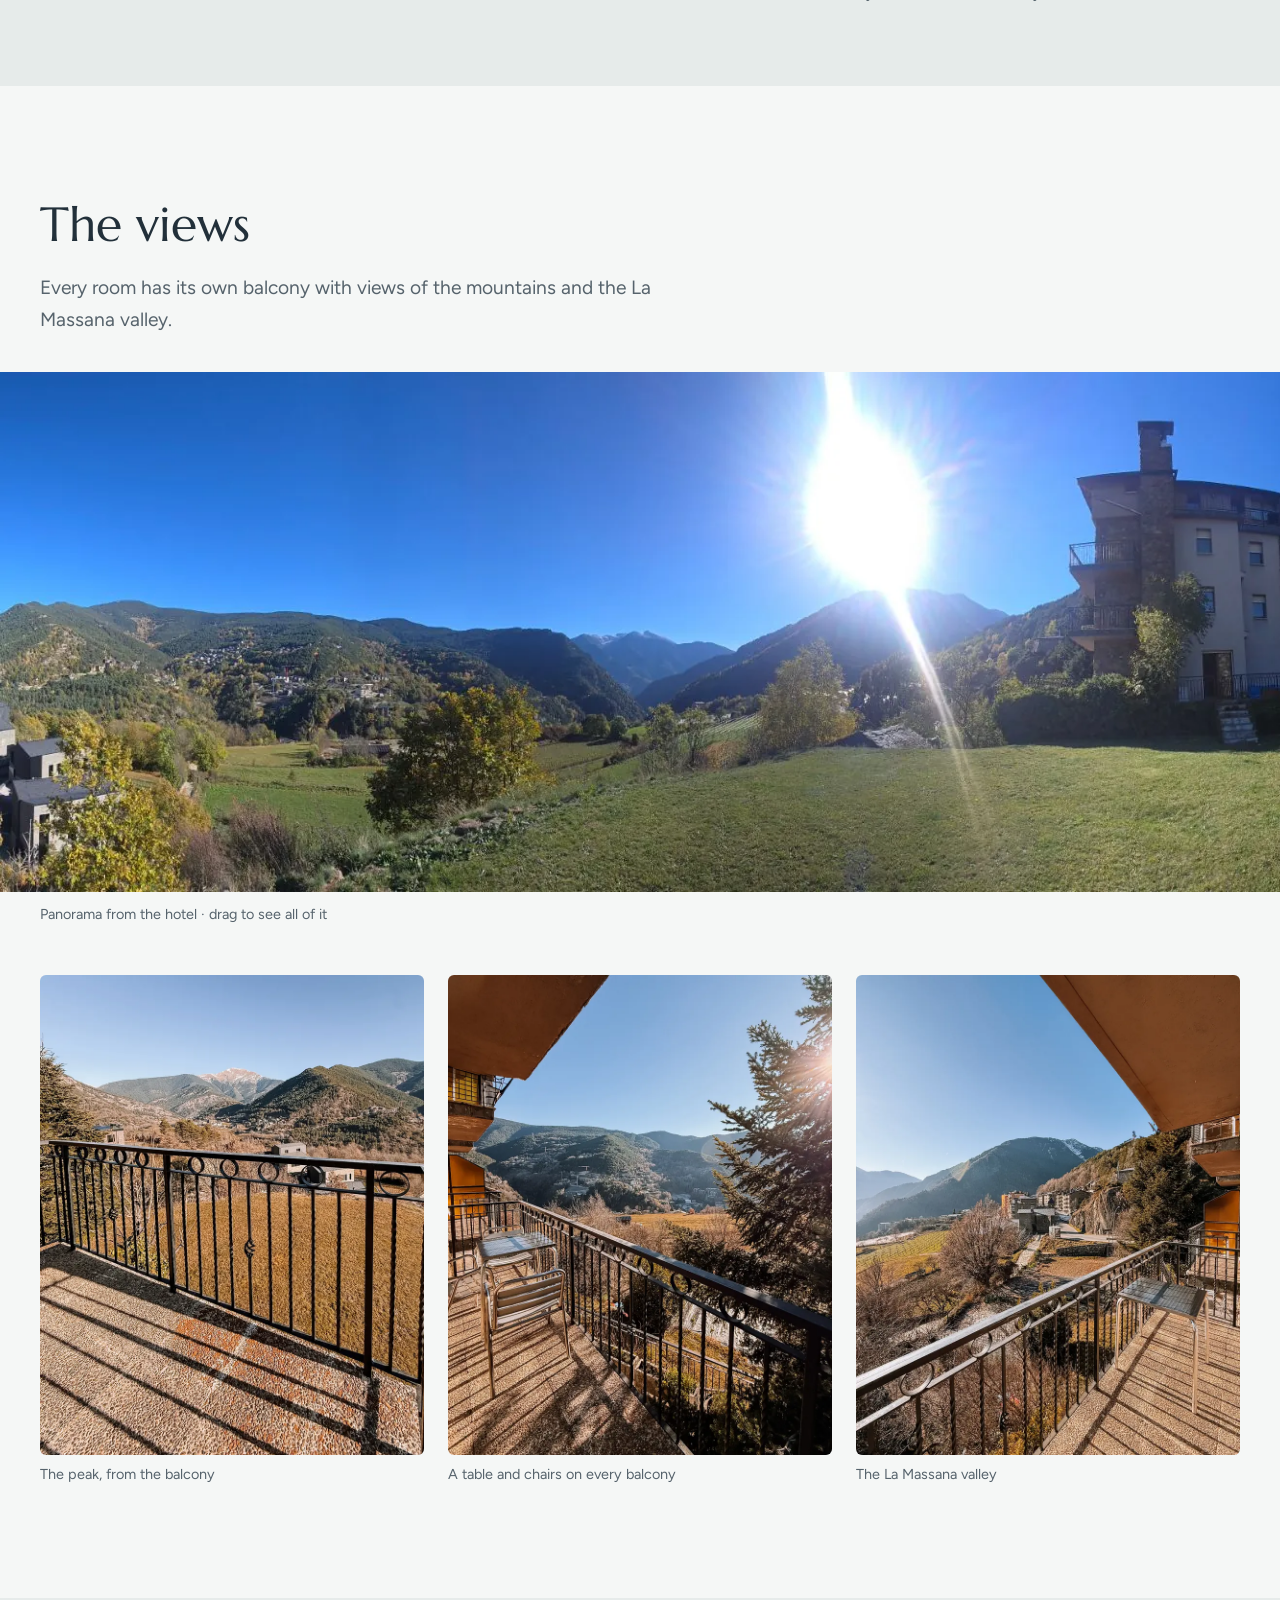
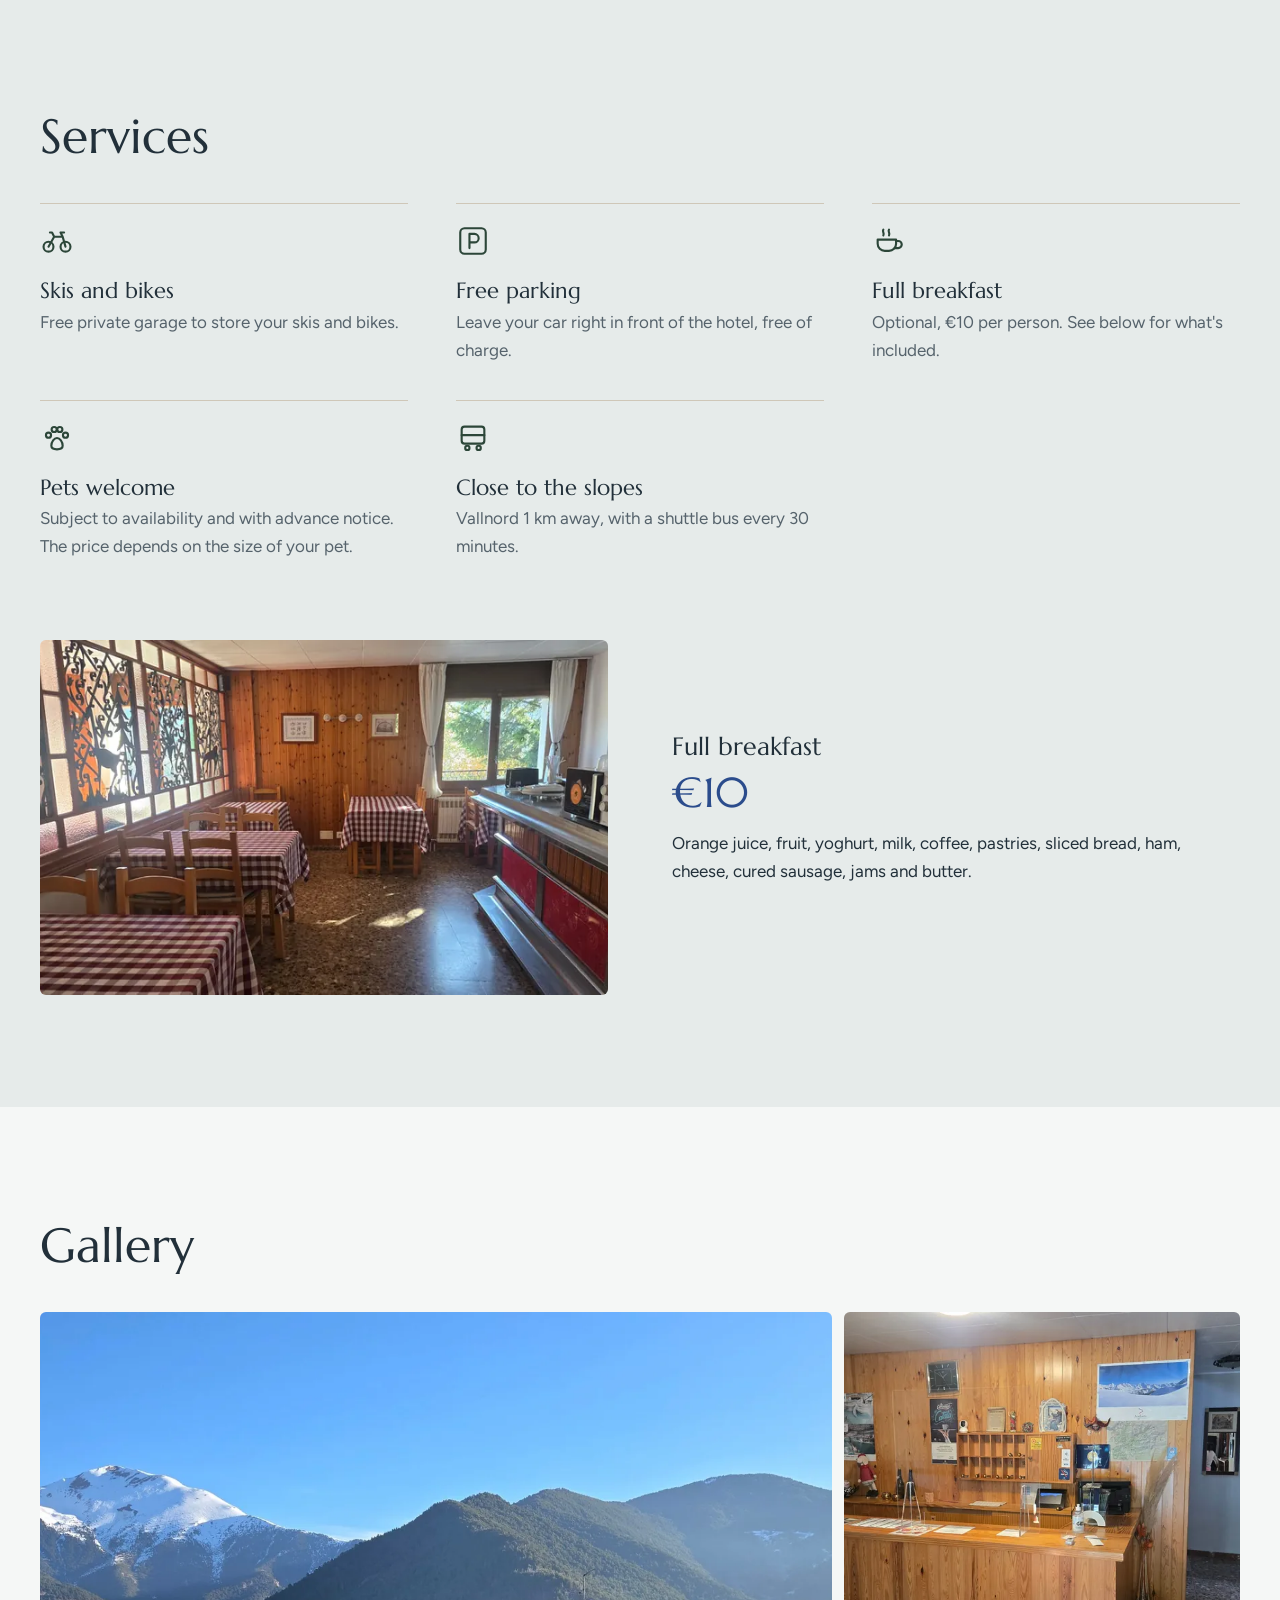
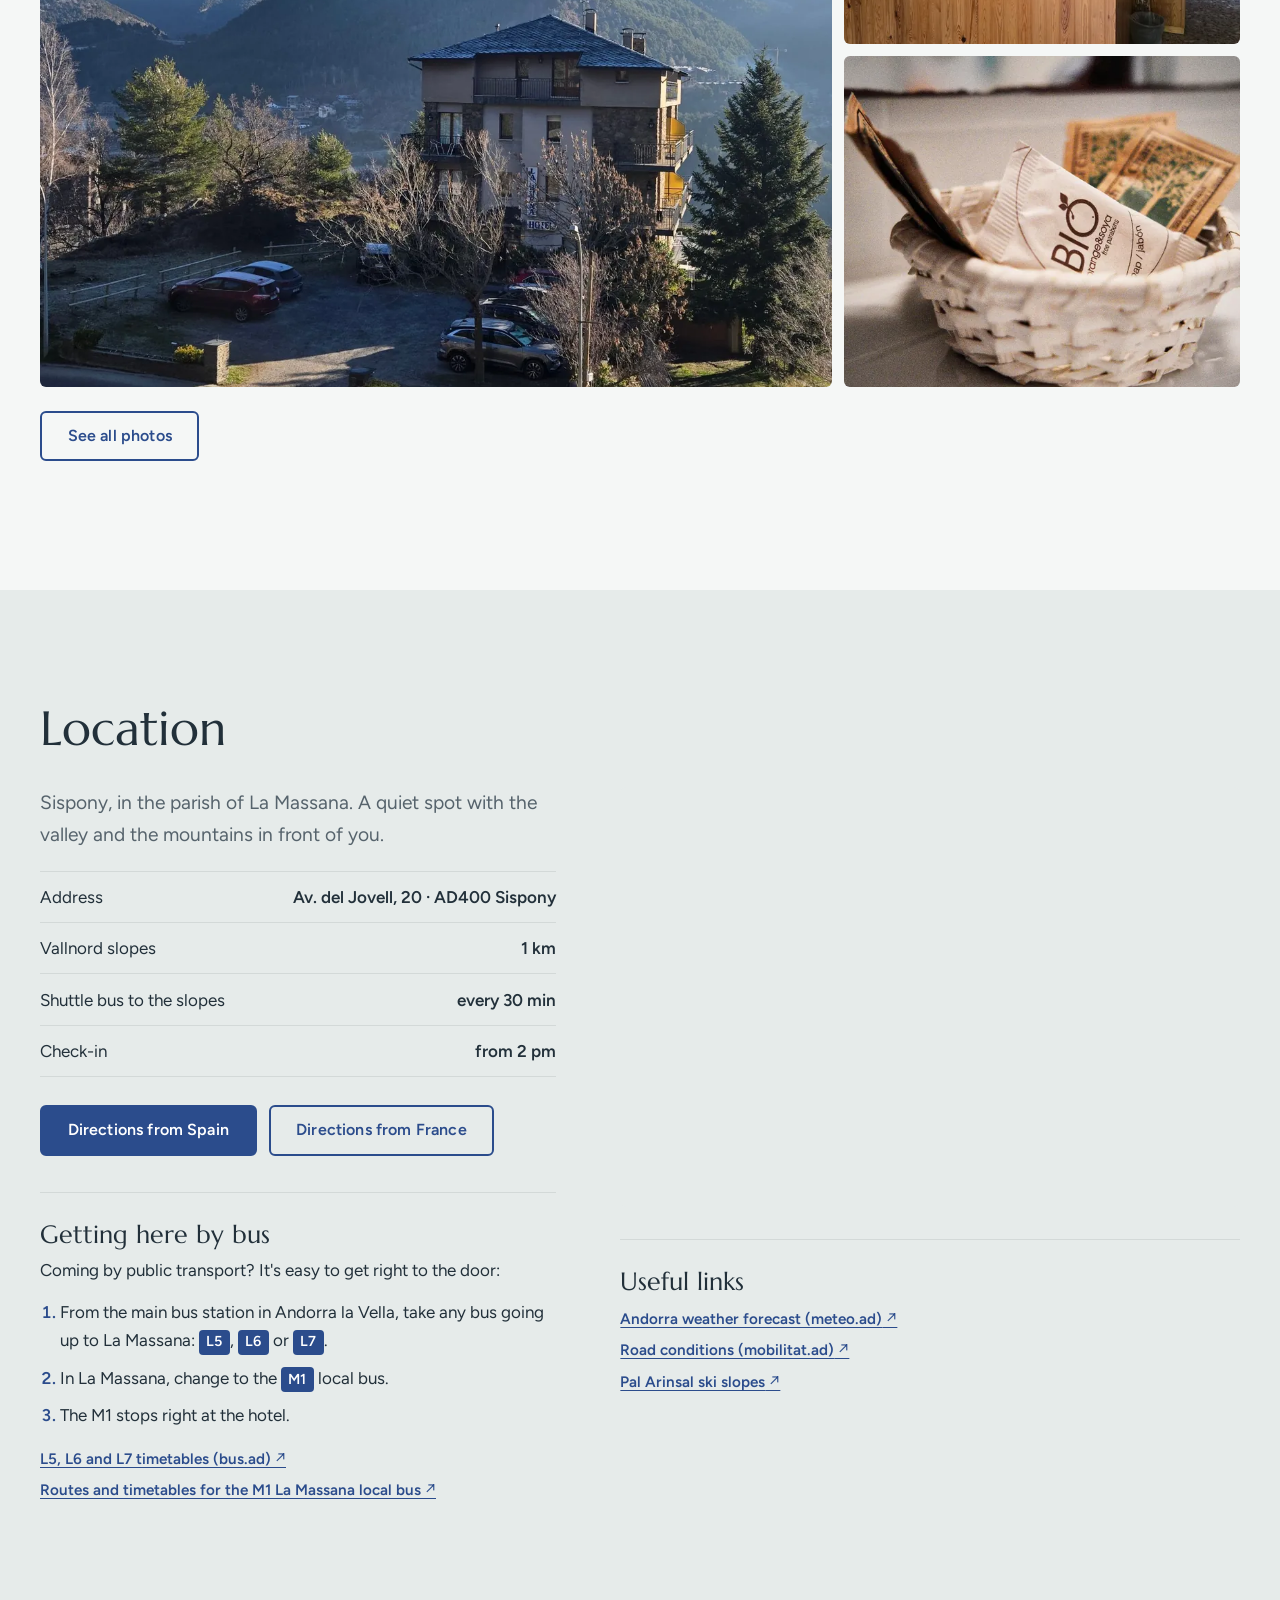
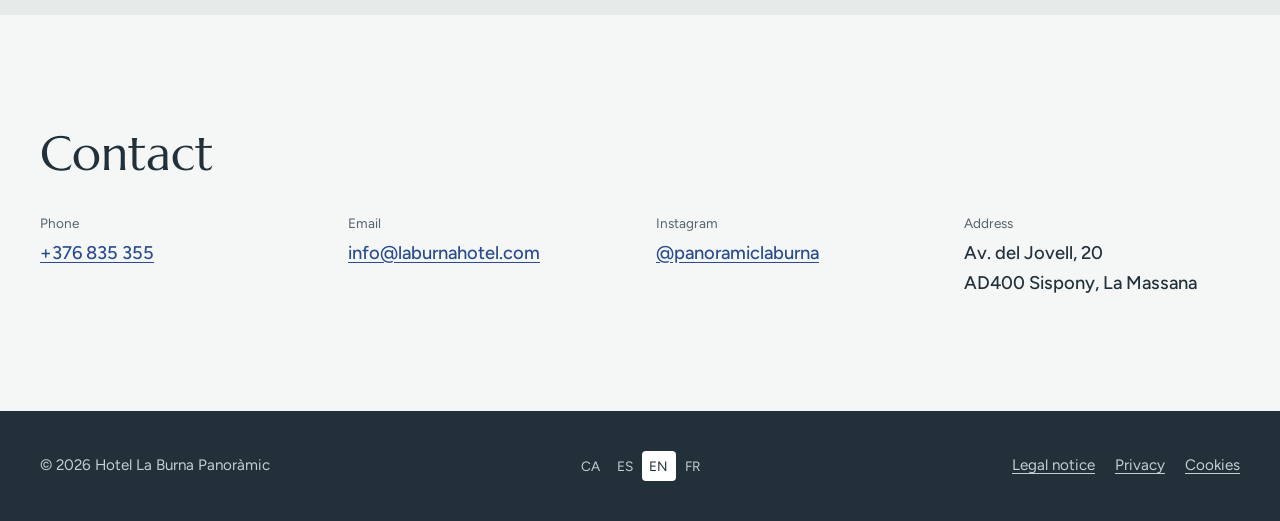
==== commit 5d6bb107: "Treu «familiar» i el bressol (4 idiomes): text del hero, títol de presentació, triple i targeta de s" ====
--- a/en/index.html
+++ b/en/index.html
@@ -3,8 +3,9 @@
 <head>
   <meta charset="UTF-8">
   <meta name="viewport" content="width=device-width, initial-scale=1">
-  <title>Hotel La Burna Panoràmic · Family-run hotel in Sispony, Andorra</title>
-  <meta name="description" content="Family-run hotel in Sispony (La Massana, Andorra). Double and triple rooms, all with a balcony and mountain views. Free parking and the Vallnord slopes 1 km away. Book direct.">
+  <title>Hotel La Burna Panoràmic · Hotel with panoramic views in Sispony, Andorra</title>
+  <meta name="robots" content="index, follow, max-image-preview:large">
+  <meta name="description" content="Hotel with panoramic views in Sispony (La Massana, Andorra). Double and triple rooms, all with a balcony and mountain views. Free parking and the Vallnord slopes 1 km away. Book direct.">
   <link rel="canonical" href="https://laburnahotel.com/en/">
 
   <!-- Versions d'idioma -->
@@ -16,10 +17,12 @@
 
   <meta property="og:type" content="website">
   <meta property="og:title" content="Hotel La Burna Panoràmic">
-  <meta property="og:description" content="Family-run hotel in Sispony, Andorra. Every room has a balcony with mountain views.">
+  <meta property="og:description" content="Hotel with panoramic views in Sispony, Andorra. Every room has a balcony with mountain views.">
   <meta property="og:url" content="https://laburnahotel.com/en/">
   <meta property="og:locale" content="en_GB">
-  <meta property="og:image" content="https://laburnahotel.com/assets/img/hero-hivern-1280.webp">
+  <meta property="og:image" content="https://laburnahotel.com/assets/img/og-laburna-1200x630.jpg">
+  <meta property="og:image:width" content="1200">
+  <meta property="og:image:height" content="630">
 
   <link rel="icon" href="/favicon.ico" sizes="48x48">
   <link rel="icon" href="/assets/img/icon-192.png" type="image/png" sizes="192x192">
@@ -27,7 +30,7 @@
   <link rel="preconnect" href="https://fonts.googleapis.com">
   <link rel="preconnect" href="https://fonts.gstatic.com" crossorigin>
   <link href="https://fonts.googleapis.com/css2?family=Figtree:wght@400;500;600&family=Marcellus&display=swap" rel="stylesheet">
-  <link rel="stylesheet" href="../css/styles.css?v=8">
+  <link rel="stylesheet" href="../css/styles.css?v=9">
   <link rel="preload" as="image" href="../assets/img/hero-hivern-1920.webp" media="(min-width: 700px)">
   <script src="../js/main.js?v=5" defer></script>
 
@@ -48,6 +51,8 @@
       "addressCountry": "AD"
     },
     "petsAllowed": true,
+    "image": ["https://laburnahotel.com/assets/img/hero-hivern-1920.webp", "https://laburnahotel.com/assets/img/hotel-vall-1400.webp", "https://laburnahotel.com/assets/img/doble-1200.webp", "https://laburnahotel.com/assets/img/triple-3llits-1200.webp"],
+    "logo": "https://laburnahotel.com/assets/img/icon-512.png",
     "sameAs": ["https://www.instagram.com/panoramiclaburna"]
   }
   </script>
@@ -104,7 +109,7 @@
       </div>
       <div class="container">
         <h1 class="hero__title" id="hero-title">A balcony over the Pyrenees</h1>
-        <p class="hero__text">A family-run hotel in Sispony, in the parish of La Massana. Every room has a balcony with mountain views.</p>
+        <p class="hero__text">A hotel with panoramic views in Sispony, in the parish of La Massana. Every room has a balcony with mountain views.</p>
         <!-- Cercador d'Octorate dins del hero, com a hotelaldosa.com -->
         <div class="hero__booking" id="booking">
           <h2 class="visually-hidden">Check dates and prices</h2>
@@ -123,7 +128,7 @@
           <img src="../assets/img/hotel-vall-1400.webp" srcset="../assets/img/hotel-vall-800.webp 800w, ../assets/img/hotel-vall-1400.webp 1400w" sizes="(max-width: 860px) 100vw, 55vw" alt="The hotel among fir trees, with the La Massana valley on the right" loading="lazy" width="1400" height="788">
         </div>
         <div>
-          <h2 id="hotel-title">A family-run hotel with a view</h2>
+          <h2 id="hotel-title">A hotel with a view</h2>
           <p class="lead">At La Burna you wake up to the La Massana valley outside your balcony. A simple, welcoming hotel close to the Vallnord slopes.</p>
           <ul class="intro__facts">
             <li>Double and triple rooms, all with a balcony</li>
@@ -155,7 +160,7 @@
               </ul>
               <details>
                 <summary>More information</summary>
-                <p>For couples or two people. Depending on availability, we make it up with one large bed or two beds pushed together. Cot available.</p>
+                <p>For couples or two people. Depending on availability, we make it up with one large bed or two beds pushed together.</p>
               </details>
               <div class="card__actions">
                 <a class="button" href="https://book.octorate.com/octobook/site/reservation/calendar.xhtml?codice=336370&amp;room=346972&amp;lang=EN" target="_blank" rel="noopener">Book the double</a>
@@ -176,7 +181,7 @@
               </ul>
               <details>
                 <summary>More information</summary>
-                <p>Designed for families and small groups coming to ski or hike in the mountains.</p>
+                <p>Designed for small groups coming to ski or hike in the mountains.</p>
               </details>
               <div class="card__actions">
                 <a class="button" href="https://book.octorate.com/octobook/site/reservation/calendar.xhtml?codice=336370&amp;room=347176&amp;lang=EN" target="_blank" rel="noopener">Book the triple</a>
@@ -248,11 +253,6 @@
             <svg viewBox="0 0 24 24" fill="none" stroke-width="1.5" stroke-linecap="round" stroke-linejoin="round" aria-hidden="true"><circle cx="6" cy="10" r="1.8"/><circle cx="10" cy="6" r="1.8"/><circle cx="14" cy="6" r="1.8"/><circle cx="18" cy="10" r="1.8"/><path d="M8 17.5c0-3 2-5.5 4-5.5s4 2.5 4 5.5c0 1.6-1.4 2.5-4 2.5s-4-.9-4-2.5z"/></svg>
             <h3>Pets welcome</h3>
             <p>Subject to availability and with advance notice. The price depends on the size of your pet.</p>
-          </li>
-          <li class="service">
-            <svg viewBox="0 0 24 24" fill="none" stroke-width="1.5" stroke-linecap="round" stroke-linejoin="round" aria-hidden="true"><path d="M3 18V9a2 2 0 0 1 2-2h4a2 2 0 0 1 2 2v3h8a2 2 0 0 1 2 2v4"/><path d="M3 15h18"/><circle cx="7" cy="10.5" r="1.3"/></svg>
-            <h3>For families</h3>
-            <p>Triple room with three single beds, and a cot available for little ones.</p>
           </li>
           <li class="service">
             <svg viewBox="0 0 24 24" fill="none" stroke-width="1.5" stroke-linecap="round" stroke-linejoin="round" aria-hidden="true"><rect x="4" y="4" width="16" height="12" rx="2"/><path d="M4 10h16"/><circle cx="8" cy="19" r="1.5"/><circle cx="16" cy="19" r="1.5"/></svg>
--- a/css/styles.css
+++ b/css/styles.css
@@ -80,7 +80,7 @@
 /* ---------- capçalera ---------- */
 .header {
   position: sticky; top: 0; z-index: 50;
-  background: rgba(245, 247, 246, .97);
+  background: #f5f7f6;
   border-bottom: 1px solid var(--linia);
 }
 .header__inner { display: flex; align-items: center; gap: 1.5rem; min-height: 72px; }
